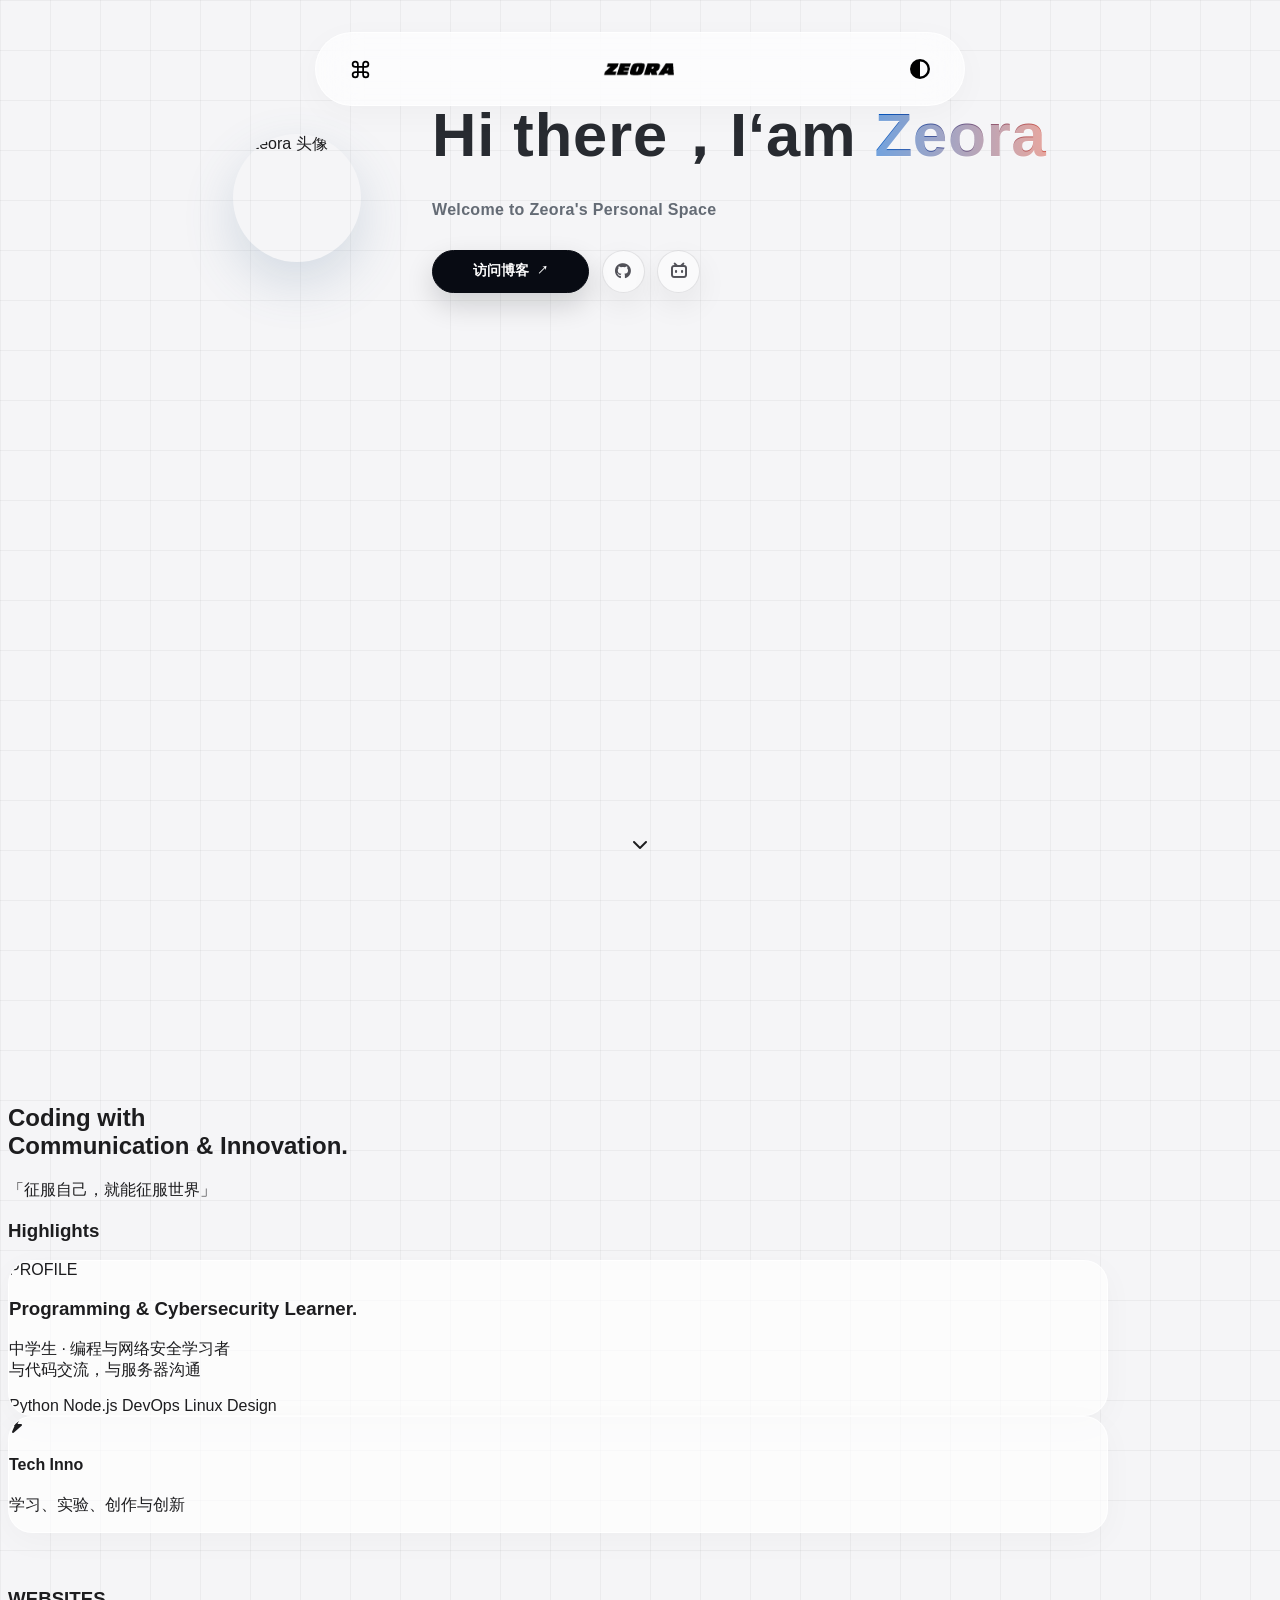
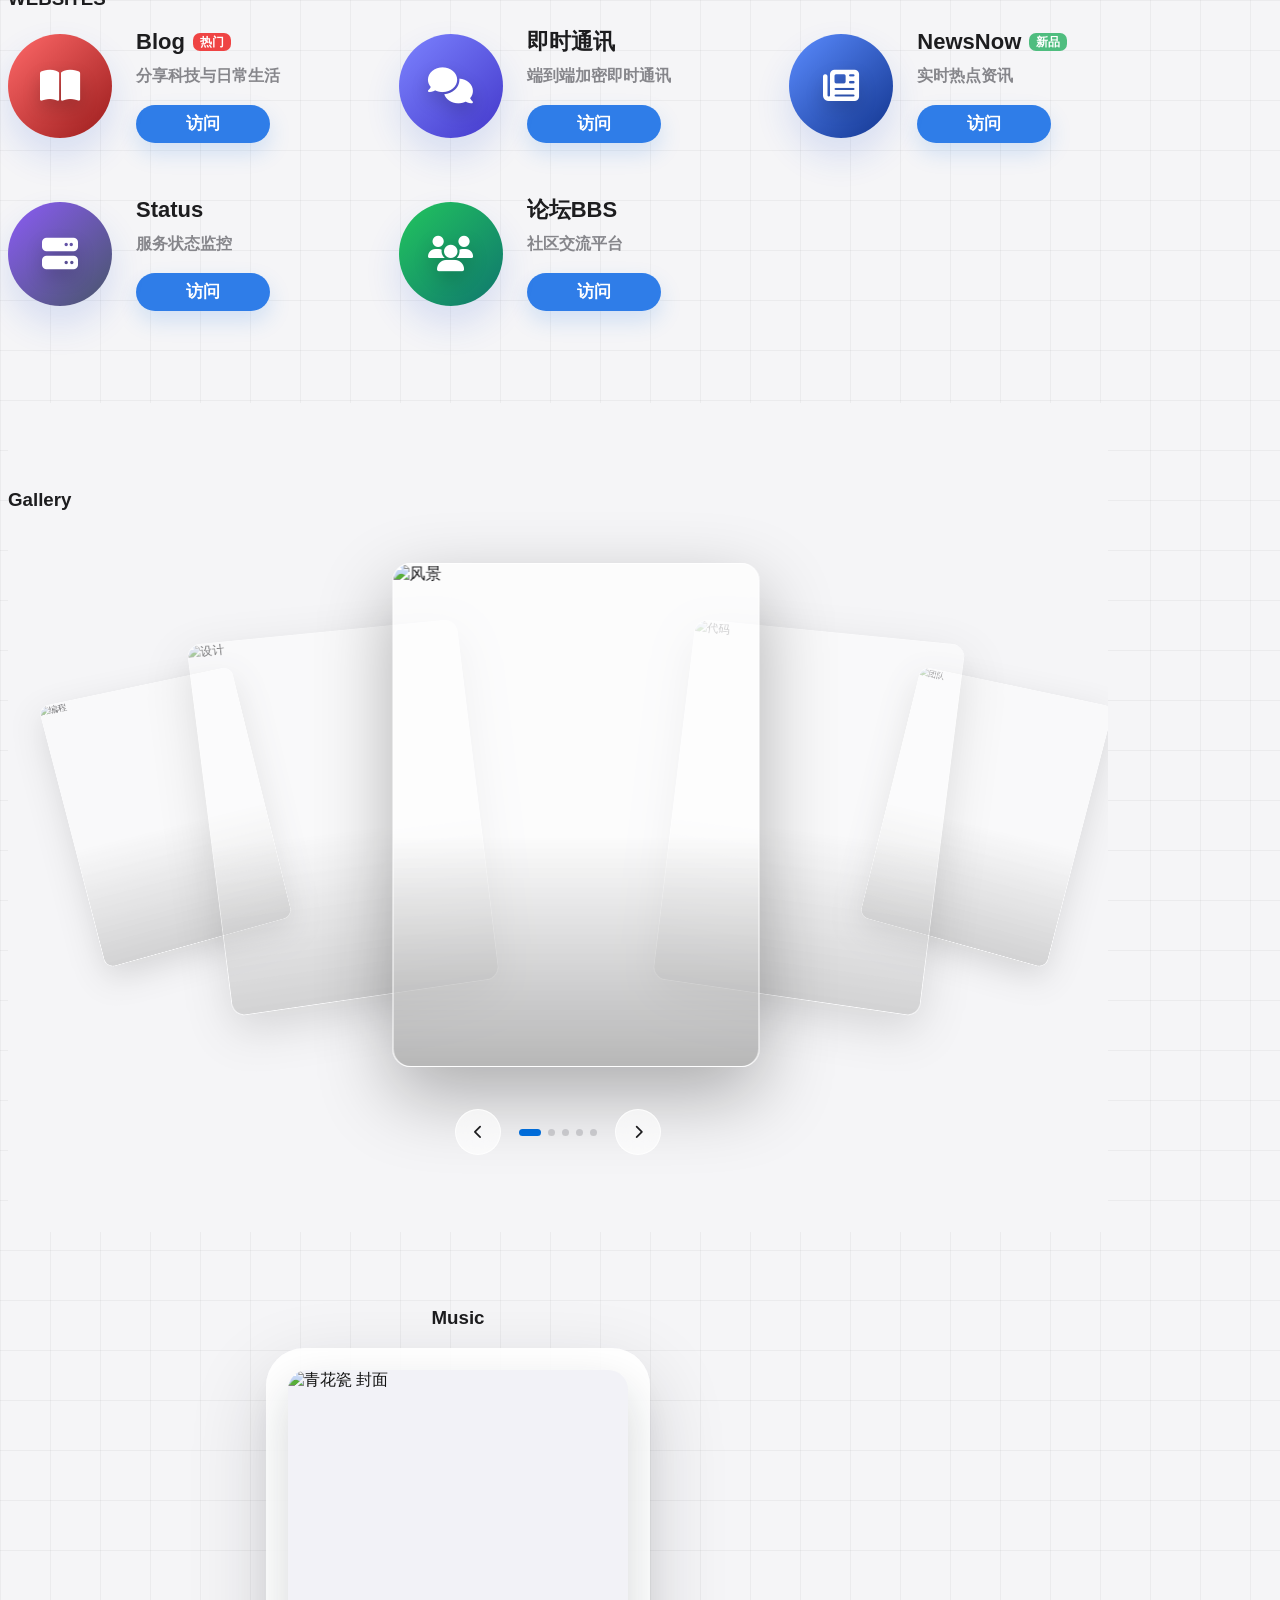
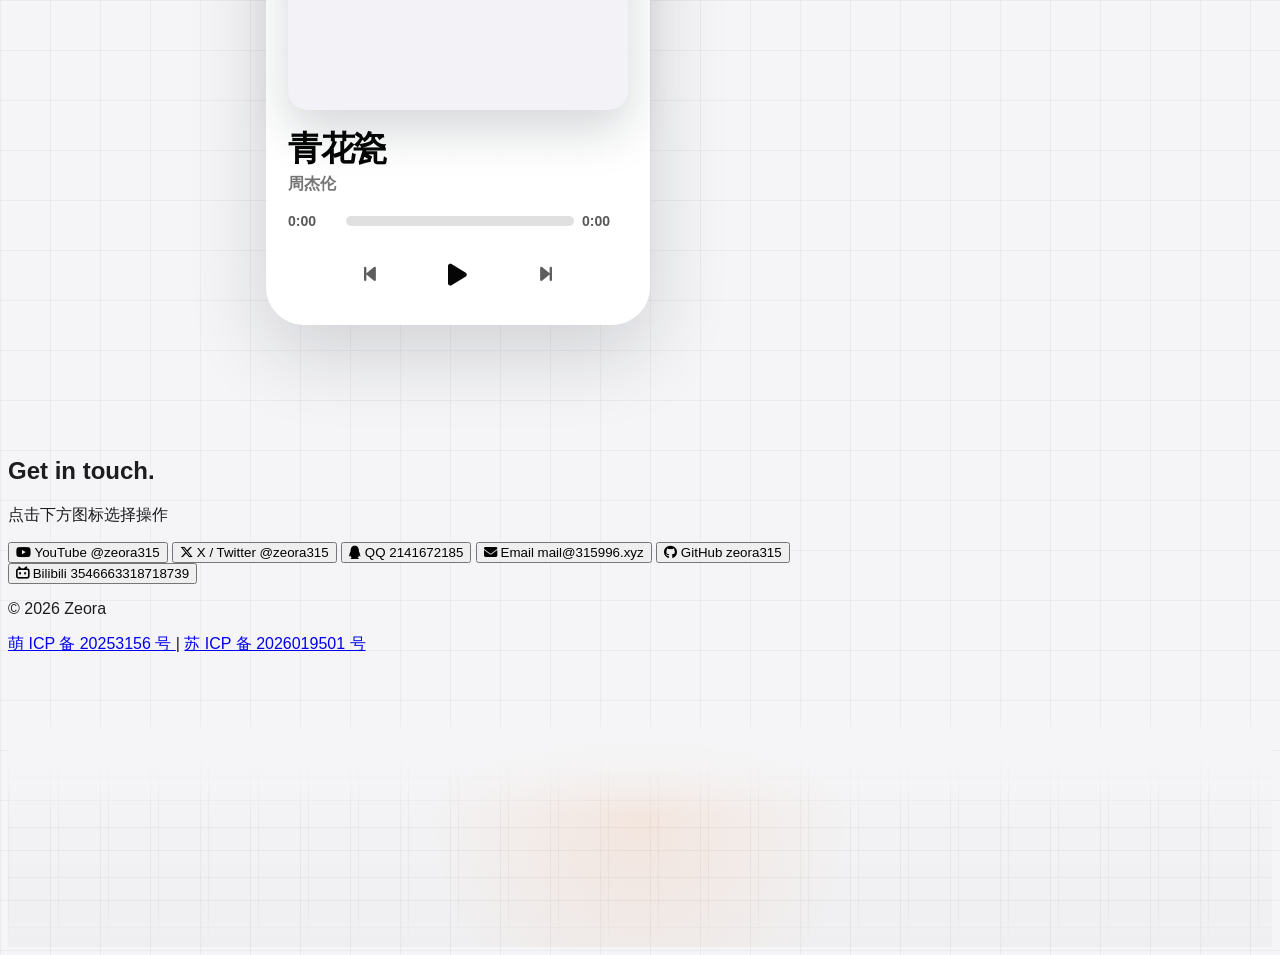
==== index.html @ 4e359bd1 "Polish homepage gallery and footer effects" ====
<!DOCTYPE html>
<html lang="zh-CN">
<head>
    <meta charset="UTF-8">
    <meta name="viewport" content="width=device-width, initial-scale=1.0">
    <title>Zeora | Pro Space</title>
    
    <link href="https://cdn.bootcdn.net/ajax/libs/twitter-bootstrap/5.3.3/css/bootstrap-grid.min.css" rel="stylesheet">
    <link href="https://cdn.bootcdn.net/ajax/libs/font-awesome/6.5.1/css/all.min.css" rel="stylesheet">
    <link href="https://cdn.bootcdn.net/ajax/libs/tailwindcss/2.2.19/tailwind.min.css" rel="stylesheet">
    <link rel="stylesheet" href="style.css?v=17">
</head>
<body class="antialiased">

    <div id="toast"><i class="fa-solid fa-circle-check text-green-400"></i> <span id="toast-msg">Copied successfully</span></div>

    <!-- 导航栏 -->
    <nav class="navbar">
        <div class="navbar-container">
            <!-- 左侧：页面菜单 -->
            <button class="navbar-item nav-menu-toggle" id="nav-menu-toggle" type="button" aria-label="打开菜单" aria-expanded="false">
                <img src="img/MdiAppleKeyboardCommand-dark.svg" alt="" class="nav-command-icon nav-command-icon-dark">
                <img src="img/MdiAppleKeyboardCommand-light.svg" alt="" class="nav-command-icon nav-command-icon-light">
            </button>

            <div class="nav-section-menu" id="nav-section-menu" aria-hidden="true">
                <button type="button" data-target="websites"><i class="fa-solid fa-globe"></i><span>网站</span></button>
                <button type="button" data-target="gallery"><i class="fa-solid fa-images"></i><span>相册</span></button>
                <button type="button" data-target="music"><i class="fa-solid fa-music"></i><span>音乐</span></button>
                <button type="button" data-target="social"><i class="fa-solid fa-address-card"></i><span>社交</span></button>
            </div>
            
            <!-- 中间：品牌logo -->
            <a href="" class="navbar-logo" onclick="scrollToTop()">
                <img src="img/zeora-logo-light.png" alt="Zeora" class="logo-light">
                <img src="img/zeora-logo-dark.png" alt="Zeora" class="logo-dark">
                <span id="nav-music-lyrics" class="nav-music-lyrics">歌词加载中...</span>
                <button id="nav-music-toggle" class="nav-music-toggle" type="button" aria-label="暂停播放">
                    <i class="fa-solid fa-pause"></i>
                </button>
            </a>
            
            <!-- 右侧：主题切换 -->
            <button class="navbar-item theme-toggle" id="theme-toggle" aria-label="切换主题">
                <img src="img/theme-toggle-icon.svg" alt="切换主题" class="theme-icon-svg">
            </button>
        </div>
    </nav>

    <div id="contact-modal" class="modal-overlay" onclick="closeModal(event)">
        <div class="ios-action-sheet" onclick="event.stopPropagation()">
            <div id="modal-icon" class="mb-4 text-4xl text-gray-800"></div>
            <h3 id="modal-title" class="text-xl font-bold mb-1 text-black">Contact</h3>
            <p id="modal-value" class="text-gray-500 text-sm mb-6 break-all">ID / Link</p>
            
            <div class="space-y-3">
                <button id="btn-copy" class="action-btn btn-secondary" onclick="handleCopy()">
                    <i class="fa-regular fa-copy mr-2"></i> 复制 ID / 账号
                </button>
                <button id="btn-go" class="action-btn btn-primary" onclick="handleGo()">
                    <i class="fa-solid fa-arrow-up-right-from-square mr-2"></i> 前往链接
                </button>
                <button class="text-gray-400 text-sm mt-4 hover:text-gray-600 transition-colors" onclick="closeModalDirect()">取消</button>
            </div>
        </div>
    </div>

    <section class="hero-profile-section h-screen w-full flex flex-col justify-center relative">
        <div class="hero-profile-container z-10 reveal-up">
            <div class="hero-profile-content">
                <img class="hero-avatar" src="https://img.315996.xyz/blog-logo/1770705763501.webp" alt="Zeora 头像">
                <div class="hero-profile-copy">
                    <h1 id="hero-text" class="hero-profile-title" data-static="true">
                        Hi there，I‘am <span class="hero-gradient-name">Zeora</span>
                    </h1>
                    <p id="hero-subtitle" class="hero-profile-subtitle">
                        Loading...
                    </p>
                    <div class="hero-social-links" aria-label="常用入口">
                        <a href="https://blog.zeora.top" target="_blank" rel="noopener noreferrer" class="hero-link-item hero-link-primary">
                            <span>访问博客</span>
                            <span class="hero-link-arrow" aria-hidden="true">↗</span>
                        </a>
                        <a href="https://github.com/zeora315" target="_blank" rel="noopener noreferrer" class="hero-link-item hero-link-icon" aria-label="GitHub">
                            <i class="fa-brands fa-github"></i>
                        </a>
                        <a href="https://space.bilibili.com/3546663318718739" target="_blank" rel="noopener noreferrer" class="hero-link-item hero-link-icon" aria-label="哔哩哔哩">
                            <i class="fa-brands fa-bilibili"></i>
                        </a>
                    </div>
                </div>
            </div>
        </div>

        <div class="hero-scroll-indicator cursor-pointer opacity-40 hover:opacity-100 transition-opacity" onclick="scrollToId('philosophy')">
            <i class="fa-solid fa-chevron-down text-2xl"></i>
        </div>
    </section>

    <div class="container mx-auto px-4 pb-32" style="max-width: 1100px;">

        <div id="philosophy" class="row justify-content-center py-24 md:py-32">
            <div class="col-12 col-md-10 col-lg-8 text-center reveal-up">
                <h2 class="text-3xl md:text-5xl font-semibold leading-tight text-black mb-8">
                    Coding with <br><span class="text-transparent bg-clip-text bg-gradient-to-r from-blue-500 to-purple-600">Communication & Innovation.</span>
                </h2>
                <p class="text-lg text-gray-500 font-light leading-relaxed">
                    「征服自己，就能征服世界」
                </p>
            </div>
        </div>

        <div class="mb-32">
            <div class="row g-4">
                <div class="col-12 mb-2 reveal-up"><h3 class="text-xs font-bold text-gray-400 uppercase tracking-widest pl-2">Highlights</h3></div>

                <div class="col-12 col-md-8 reveal-up">
                    <div class="bento-card p-8 md:p-10 flex flex-col justify-between">
                        <div>
                            <span class="inline-block px-3 py-1 bg-black text-white text-xs font-bold rounded-full mb-4">PROFILE</span>
                            <h3 class="text-3xl font-bold mb-4 text-black">Programming & Cybersecurity Learner.</h3>
                            <p class="text-gray-500 leading-relaxed">中学生 · 编程与网络安全学习者<br>与代码交流，与服务器沟通</p>
                        </div>
                        <div class="mt-8 flex gap-3">
                            <span class="px-3 py-1 bg-gray-100 rounded-lg text-xs text-gray-600 font-mono">Python</span>
                            <span class="px-3 py-1 bg-gray-100 rounded-lg text-xs text-gray-600 font-mono">Node.js</span>
                            <span class="px-3 py-1 bg-gray-100 rounded-lg text-xs text-gray-600 font-mono">DevOps</span>
                            <span class="px-3 py-1 bg-gray-100 rounded-lg text-xs text-gray-600 font-mono">Linux</span>
                            <span class="px-3 py-1 bg-gray-100 rounded-lg text-xs text-gray-600 font-mono">Design</span>
                        </div>
                    </div>
                </div>

                <div class="col-12 col-md-4 reveal-up" style="transition-delay: 100ms;">
                    <div class="bento-card p-8">
                        <div class="h-full flex flex-col justify-between">
                            <i class="fa-solid fa-bolt text-4xl text-blue-500 opacity-90"></i>
                            <div>
                                <h4 class="text-2xl font-bold mb-1 text-black">Tech Inno</h4>
                                <p class="text-gray-500 text-sm">学习、实验、创作与创新</p>
                            </div>
                        </div>
                    </div>
                </div>

                
                
            </div>
        </div>

        <!-- 服务入口区域 -->
        <section id="websites" class="services-section reveal-up" aria-labelledby="services-title">
            <div class="container mx-auto px-4" style="max-width: 1100px;">
                <h3 id="services-title" class="text-xs font-bold text-gray-400 uppercase tracking-widest text-center mb-10">
                    WEBSITES
                </h3>

                <div class="services-grid">
                    <article class="service-item">
                        <div class="service-icon service-icon-blog">
                            <i class="fa-solid fa-book-open"></i>
                        </div>
                        <div class="service-content">
                            <div class="service-title-row">
                                <h4>Blog</h4>
                                <span class="service-badge hot">热门</span>
                            </div>
                            <p>分享科技与日常生活</p>
                            <a href="https://blog.zeora.top" class="service-link" target="_blank" rel="noopener noreferrer">访问</a>
                        </div>
                    </article>

                    <article class="service-item">
                        <div class="service-icon service-icon-chat">
                            <i class="fa-solid fa-comments"></i>
                        </div>
                        <div class="service-content">
                            <div class="service-title-row">
                                <h4>即时通讯</h4>
                            </div>
                            <p>端到端加密即时通讯</p>
                            <a href="https://chat.315996.xyz/" class="service-link" target="_blank" rel="noopener noreferrer">访问</a>
                        </div>
                    </article>

                    <article class="service-item">
                        <div class="service-icon service-icon-news">
                            <i class="fa-solid fa-newspaper"></i>
                        </div>
                        <div class="service-content">
                            <div class="service-title-row">
                                <h4>NewsNow</h4>
                                <span class="service-badge new">新品</span>
                            </div>
                            <p>实时热点资讯</p>
                            <a href="https://news.zeora.top/" class="service-link" target="_blank" rel="noopener noreferrer">访问</a>
                        </div>
                    </article>

                    <article class="service-item">
                        <div class="service-icon service-icon-status">
                            <i class="fa-solid fa-server"></i>
                        </div>
                        <div class="service-content">
                            <div class="service-title-row">
                                <h4>Status</h4>
                            </div>
                            <p>服务状态监控</p>
                            <a href="https://status.zeora.top/" class="service-link" target="_blank" rel="noopener noreferrer">访问</a>
                        </div>
                    </article>

                    <article class="service-item">
                        <div class="service-icon service-icon-bbs">
                            <i class="fa-solid fa-users"></i>
                        </div>
                        <div class="service-content">
                            <div class="service-title-row">
                                <h4>论坛BBS</h4>
                            </div>
                            <p>社区交流平台</p>
                            <a href="https://z-bbs.page.gd/" class="service-link" target="_blank" rel="noopener noreferrer">访问</a>
                        </div>
                    </article>
                </div>
            </div>
        </section>


        <!-- 图片轮播区域 -->
        <div id="gallery" class="carousel-section py-20 reveal-up">
            <div class="container mx-auto px-4 mb-8" style="max-width: 1100px;">
                <h3 class="text-xs font-bold text-gray-400 uppercase tracking-widest text-center">
                    Gallery
                </h3>
            </div>
            <div class="coverflow-gallery" aria-roledescription="carousel" aria-label="Zeora 相册" tabindex="0">
                <div class="coverflow-stage">
                    <figure class="coverflow-card" data-title="风景">
                        <img src="https://images.unsplash.com/photo-1506905925346-21bda4d32df4?w=900&h=1200&fit=crop" alt="风景" draggable="false" />
                    </figure>
                    <figure class="coverflow-card" data-title="代码">
                        <img src="https://images.unsplash.com/photo-1498050108023-c5249f4df085?w=900&h=1200&fit=crop" alt="代码" draggable="false" />
                    </figure>
                    <figure class="coverflow-card" data-title="团队">
                        <img src="https://images.unsplash.com/photo-1519389950473-47ba0277781c?w=900&h=1200&fit=crop" alt="团队" draggable="false" />
                    </figure>
                    <figure class="coverflow-card" data-title="编程">
                        <img src="https://images.unsplash.com/photo-1461749280684-dccba630e2f6?w=900&h=1200&fit=crop" alt="编程" draggable="false" />
                    </figure>
                    <figure class="coverflow-card" data-title="设计">
                        <img src="https://images.unsplash.com/photo-1517245386807-bb43f82c33c4?w=900&h=1200&fit=crop" alt="设计" draggable="false" />
                    </figure>
                </div>
            </div>
            <div class="carousel-controls" aria-label="相册控制">
                <button class="carousel-btn carousel-btn-prev" type="button" aria-label="上一张">
                    <i class="fa-solid fa-chevron-left"></i>
                </button>
                <div class="coverflow-dots" role="tablist" aria-label="选择相册图片"></div>
                <button class="carousel-btn carousel-btn-next" type="button" aria-label="下一张">
                    <i class="fa-solid fa-chevron-right"></i>
                </button>
            </div>
        </div>

        <!-- 音乐播放器 -->
        <section id="music" class="music-section reveal-up" aria-labelledby="music-title">
            <div class="container mx-auto px-4" style="max-width: 900px;">
                <h3 id="music-title" class="text-xs font-bold text-gray-400 uppercase tracking-widest text-center mb-8">
                    Music
                </h3>

                <div class="music-card">
                    <div class="music-cover">
                        <img id="music-cover-img" src="https://y.qq.com/music/photo_new/T002R300x300M000002eFUFm2XYZ7z_2.jpg?max_age=2592000" alt="音乐封面">
                    </div>

                    <div class="music-meta">
                        <h4 id="music-song-title">青花瓷</h4>
                        <p id="music-song-artist">周杰伦</p>
                    </div>

                    <div class="music-progress-wrap">
                        <span id="music-current-time">0:00</span>
                        <input id="music-progress" class="music-progress" type="range" min="0" max="100" value="0" aria-label="音乐播放进度">
                        <span id="music-duration">0:00</span>
                    </div>

                    <div class="music-controls">
                        <button id="music-prev" class="music-btn music-btn-ghost" aria-label="上一首">
                            <i class="fa-solid fa-backward-step"></i>
                        </button>
                        <button id="music-play" class="music-btn music-btn-primary" aria-label="播放或暂停">
                            <i class="fa-solid fa-play"></i>
                        </button>
                        <button id="music-next" class="music-btn music-btn-ghost" aria-label="下一首">
                            <i class="fa-solid fa-forward-step"></i>
                        </button>
                    </div>

                    <audio id="music-audio" preload="metadata"></audio>
                </div>
            </div>
        </section>


    </div>

    <footer id="social" class="bg-white border-t border-gray-100 py-24">
        <div class="container mx-auto px-4" style="max-width: 900px;">
            <div class="reveal-up text-center">
                <h2 class="text-4xl font-bold mb-2 tracking-tight text-black">Get in touch.</h2>
                <p class="text-gray-500 mb-12">点击下方图标选择操作</p>

                <div class="grid grid-cols-2 md:grid-cols-3 gap-4">
                    
                    <button onclick="openModal('youtube', '@zeora315', 'https://youtube.com/@zeora315', 'fa-brands fa-youtube', '#FF0000')" 
                        class="group p-6 rounded-2xl bg-gray-50 hover:bg-gray-100 transition-all flex flex-col items-center justify-center border border-transparent hover:border-gray-200">
                        <i class="fa-brands fa-youtube text-3xl text-gray-400 group-hover:text-[#FF0000] mb-3 transition-colors"></i>
                        <span class="font-bold text-gray-700">YouTube</span>
                        <span class="text-xs text-gray-400 mt-1">@zeora315</span>
                    </button>

                    <button onclick="openModal('twitter', '@zeora315', 'https://twitter.com/zeora315', 'fa-brands fa-x-twitter', '#000000')" 
                        class="group p-6 rounded-2xl bg-gray-50 hover:bg-gray-100 transition-all flex flex-col items-center justify-center border border-transparent hover:border-gray-200">
                        <i class="fa-brands fa-x-twitter text-3xl text-gray-400 group-hover:text-black mb-3 transition-colors"></i>
                        <span class="font-bold text-gray-700">X / Twitter</span>
                        <span class="text-xs text-gray-400 mt-1">@zeora315</span>
                    </button>

                    <button onclick="openModal('qq', '2141672185', null, 'fa-brands fa-qq', '#12B7F5')" 
                        class="group p-6 rounded-2xl bg-gray-50 hover:bg-gray-100 transition-all flex flex-col items-center justify-center border border-transparent hover:border-gray-200">
                        <i class="fa-brands fa-qq text-3xl text-gray-400 group-hover:text-[#12B7F5] mb-3 transition-colors"></i>
                        <span class="font-bold text-gray-700">QQ</span>
                        <span class="text-xs text-gray-400 mt-1">2141672185</span>
                    </button>

                    <button onclick="openModal('email', 'mail@315996.xyz', 'mailto:mail@315996.xyz', 'fa-solid fa-envelope', '#555')" 
                        class="group p-6 rounded-2xl bg-gray-50 hover:bg-gray-100 transition-all flex flex-col items-center justify-center border border-transparent hover:border-gray-200">
                        <i class="fa-solid fa-envelope text-3xl text-gray-400 group-hover:text-gray-600 mb-3 transition-colors"></i>
                        <span class="font-bold text-gray-700">Email</span>
                        <span class="text-xs text-gray-400 mt-1 text-nowrap overflow-hidden w-full text-ellipsis">mail@315996.xyz</span>
                    </button>

                    <button onclick="openModal('github', 'zeora315', 'https://github.com/zeora315', 'fa-brands fa-github', '#181717')" 
                        class="group p-6 rounded-2xl bg-gray-50 hover:bg-gray-100 transition-all flex flex-col items-center justify-center border border-transparent hover:border-gray-200">
                        <i class="fa-brands fa-github text-3xl text-gray-400 group-hover:text-[#181717] mb-3 transition-colors"></i>
                        <span class="font-bold text-gray-700">GitHub</span>
                        <span class="text-xs text-gray-400 mt-1">zeora315</span>
                    </button>

                    <button onclick="openModal('bilibili', '3546663318718739', 'https://space.bilibili.com/3546663318718739', 'fa-brands fa-bilibili', '#fb7299')" 
                        class="group p-6 rounded-2xl bg-gray-50 hover:bg-gray-100 transition-all flex flex-col items-center justify-center border border-transparent hover:border-gray-200">
                        <i class="fa-brands fa-bilibili text-3xl text-gray-400 group-hover:text-[#fb7299] mb-3 transition-colors"></i>
                        <span class="font-bold text-gray-700">Bilibili</span>
                        <span class="text-xs text-gray-400 mt-1">3546663318718739</span>
                    </button>
                    
                </div>
                
                <div class="mt-20 pt-8 border-t border-gray-200">
                    <div class="flex flex-col items-center justify-center space-y-3">
                        <p class="text-sm text-gray-600 font-medium">&copy; 2026 Zeora</p>
                        <div class="flex flex-wrap items-center justify-center gap-4 text-xs text-gray-400">
                            <a href="https://icp.gov.moe/?keyword=20253156" target="_blank" rel="noopener noreferrer" class="hover:text-gray-600 transition-colors">
                                萌 ICP 备 20253156 号
                            </a>
                            <span class="text-gray-300">|</span>
                            <a href="https://beian.miit.gov.cn/" target="_blank" rel="noopener noreferrer" class="hover:text-gray-600 transition-colors">
                                苏 ICP 备 2026019501 号
                            </a>
                        </div>
                    </div>
                </div>
            </div>
        </div>
        <div class="footer-pixel-drift" data-pixel-text="ZEORA" aria-label="ZEORA pixel drift">
            <canvas class="footer-pixel-canvas"></canvas>
        </div>
    </footer>

    <script src="script.js?v=8"></script>

    <!-- 加载动画 -->
    <div id="loading-animation" class="fixed inset-0 bg-white z-50 flex items-center justify-center transition-opacity duration-500">
        <div class="loader">
            <svg width="100" height="100" viewBox="0 0 100 100">
                <defs>
                    <mask id="clipping">
                        <polygon points="0,0 100,0 100,100 0,100" fill="black"></polygon>
                        <polygon points="25,25 75,25 50,75" fill="white"></polygon>
                        <polygon points="50,25 75,75 25,75" fill="white"></polygon>
                        <polygon points="35,35 65,35 50,65" fill="white"></polygon>
                        <polygon points="35,35 65,35 50,65" fill="white"></polygon>
                        <polygon points="35,35 65,35 50,65" fill="white"></polygon>
                        <polygon points="35,35 65,35 50,65" fill="white"></polygon>
                    </mask>
                </defs>
            </svg>
            <div class="box"></div>
        </div>
    </div>
</body>
</html>
---- style.css ----
/* =========================================
   Custom Design System (Apple Geek Style)
========================================= */

/* 浅色模式变量 */
:root {
    --bg-color: #f5f5f7;
    --grid-color: rgba(0, 0, 0, 0.04);
    --text-primary: #1d1d1f;
    --text-secondary: #86868b;
    --accent-blue: #0071e3;
    --card-bg: rgba(255, 255, 255, 0.65);
    --card-border: rgba(255, 255, 255, 0.8);
    --card-shadow: rgba(0, 0, 0, 0.03);
    --card-hover-bg: rgba(255, 255, 255, 0.85);
    --card-hover-shadow: rgba(0, 0, 0, 0.06);
    --modal-bg: rgba(255, 255, 255, 0.9);
    --modal-overlay: rgba(0, 0, 0, 0.3);
    --btn-secondary-bg: #f2f2f7;
    --btn-secondary-hover: #e5e5ea;
    --tag-bg: #f3f4f6;
    --tag-text: #4b5563;
    --footer-border: #f3f4f6;
    --timeline-line: #e5e7eb;
    --timeline-dot: #d1d5db;
    --icon-filter: invert(0%);
    --music-theme: #A4C9CC;
    --music-theme-soft: rgba(164, 201, 204, 0.35);
    --music-theme-strong: rgba(164, 201, 204, 0.92);
    --hero-gradient-blue: #0057c2;
    --hero-gradient-warm: #e85f45;
}

/* 深色模式变量 */
[data-theme="dark"] {
    --bg-color: #0d0d0f;
    --grid-color: rgba(255, 255, 255, 0.03);
    --text-primary: #f5f5f7;
    --text-secondary: #a1a1a6;
    --accent-blue: #0a84ff;
    --card-bg: rgba(30, 30, 32, 0.65);
    --card-border: rgba(255, 255, 255, 0.1);
    --card-shadow: rgba(0, 0, 0, 0.3);
    --card-hover-bg: rgba(40, 40, 42, 0.85);
    --card-hover-shadow: rgba(0, 0, 0, 0.5);
    --modal-bg: rgba(44, 44, 46, 0.95);
    --modal-overlay: rgba(0, 0, 0, 0.6);
    --btn-secondary-bg: #3a3a3c;
    --btn-secondary-hover: #48484a;
    --tag-bg: #2c2c2e;
    --tag-text: #a1a1a6;
    --footer-border: #2c2c2e;
    --timeline-line: #3a3a3c;
    --timeline-dot: #48484a;
    --icon-filter: invert(100%);
    --music-theme: #A4C9CC;
    --music-theme-soft: rgba(164, 201, 204, 0.32);
    --music-theme-strong: rgba(164, 201, 204, 0.9);
    --hero-gradient-blue: #4da3fd;
    --hero-gradient-warm: #ffe2d2;
}

body {
    background-color: var(--bg-color);
    background-image: 
        linear-gradient(var(--grid-color) 1px, transparent 1px),
        linear-gradient(90deg, var(--grid-color) 1px, transparent 1px);
    background-size: 50px 50px; /* 更大的网格，更大气 */
    color: var(--text-primary);
    font-family: "SF Pro Display", "SF Pro Text", -apple-system, BlinkMacSystemFont, "Segoe UI", Roboto, sans-serif;
    -webkit-font-smoothing: antialiased;
    overflow-x: hidden;
}

/* 隐藏滚动条但保留功能 */
::-webkit-scrollbar { width: 0px; }

/* === 动画系统 (优化版：更加柔和) === */
.reveal-up {
    opacity: 0;
    /* 减少位移距离，从40px改为30px，减少僵硬感 */
    transform: translateY(30px) scale(0.98); 
    /* 使用更平滑的缓动曲线 */
    transition: all 1.0s cubic-bezier(0.2, 0.8, 0.2, 1);
    filter: blur(8px); /* 初始带一点模糊，实现更梦幻的淡入 */
}
.reveal-up.active {
    opacity: 1;
    transform: translateY(0) scale(1);
    filter: blur(0);
}

/* 英雄区个人信息 */
.hero-profile-section {
    min-height: 100vh;
    padding: 96px 24px 80px;
    overflow: hidden;
    align-items: center;
}

.hero-profile-container {
    width: fit-content;
    max-width: 100%;
    margin: 0 auto;
}

.hero-profile-content {
    display: grid;
    grid-template-columns: 150px minmax(0, 1fr);
    gap: clamp(30px, 3.8vw, 56px);
    align-items: center;
}

.hero-avatar {
    width: clamp(118px, 10vw, 150px);
    aspect-ratio: 1;
    border-radius: 50%;
    object-fit: cover;
    box-shadow: 0 20px 52px rgba(74, 111, 143, 0.2);
    transition: transform 0.8s cubic-bezier(0.2, 0.8, 0.2, 1), box-shadow 0.3s ease;
}

.hero-avatar:hover {
    transform: rotate(360deg);
    box-shadow: 0 24px 60px rgba(74, 111, 143, 0.28);
}

.hero-profile-title {
    margin: 0 0 30px;
    color: #282b31;
    font-size: clamp(42px, 4.8vw, 86px);
    font-weight: 800;
    letter-spacing: 0.015em;
    line-height: 1.02;
    text-shadow: 0 1px 0 rgba(255, 255, 255, 0.45);
    transition: all 0.6s cubic-bezier(0.34, 1.56, 0.64, 1);
    opacity: 0;
    transform: translateY(28px) scale(0.96);
    filter: blur(10px);
}

.hero-gradient-name {
    display: inline-block;
    color: transparent;
    background: linear-gradient(90deg, var(--hero-gradient-blue), var(--hero-gradient-warm), var(--hero-gradient-blue));
    background-size: 220% 100%;
    -webkit-background-clip: text;
    background-clip: text;
    animation: heroNameGradient 3.2s ease-in-out infinite;
}

.hero-profile-subtitle {
    max-width: 700px;
    color: rgba(31, 41, 55, 0.68);
    font-size: clamp(16px, 1.12vw, 20px);
    font-weight: 800;
    line-height: 1.65;
    letter-spacing: 0.02em;
    opacity: 0;
    transform: translateY(22px);
    filter: blur(8px);
}

.hero-social-links {
    display: flex;
    align-items: center;
    gap: clamp(8px, 1vw, 15px);
    margin-top: clamp(22px, 2.1vw, 28px);
    flex-wrap: wrap;
}

.hero-link-item {
    display: inline-flex;
    align-items: center;
    justify-content: center;
    color: #515158;
    text-decoration: none;
    border: 1px solid rgba(28, 31, 38, 0.11);
    background: rgba(255, 255, 255, 0.46);
    box-shadow: 0 12px 32px rgba(25, 28, 35, 0.07);
    backdrop-filter: blur(12px) saturate(160%);
    -webkit-backdrop-filter: blur(12px) saturate(160%);
    transition: transform 0.26s ease, box-shadow 0.26s ease, color 0.26s ease, background 0.26s ease, border-color 0.26s ease;
    opacity: 0;
    transform: translateY(16px);
    filter: blur(6px);
}

.hero-link-primary {
    min-width: clamp(108px, 9.2vw, 144px);
    height: clamp(38px, 3.2vw, 44px);
    gap: clamp(6px, 0.65vw, 9px);
    padding: 0 clamp(14px, 1.45vw, 20px);
    border-color: #080b13;
    border-radius: 999px;
    background: #080b13;
    color: #ffffff;
    font-size: clamp(14px, 1vw, 16px);
    font-weight: 900;
    letter-spacing: 0;
    box-shadow: 0 12px 28px rgba(8, 11, 19, 0.16);
}

.hero-link-icon {
    width: clamp(38px, 3.2vw, 44px);
    height: clamp(38px, 3.2vw, 44px);
    border-radius: 50%;
    font-size: clamp(16px, 1.12vw, 18px);
}

.hero-link-primary:hover {
    color: #ffffff;
    background: #111827;
    transform: translateY(-2px);
    box-shadow: 0 18px 40px rgba(8, 11, 19, 0.24);
}

.hero-link-icon:hover {
    color: #080b13;
    border-color: rgba(8, 11, 19, 0.18);
    background: rgba(255, 255, 255, 0.82);
    transform: translateY(-2px);
    box-shadow: 0 12px 30px rgba(25, 28, 35, 0.11);
}

.hero-link-item i {
    line-height: 1;
}

.hero-link-arrow {
    display: inline-flex;
    align-items: center;
    justify-content: center;
    margin-top: -0.18em;
    font-size: 0.82em;
    font-weight: 900;
    line-height: 1;
}

body.hero-ready .hero-link-item {
    animation: heroLinkEnter 0.7s cubic-bezier(0.2, 0.8, 0.2, 1) 0.3s forwards;
}

body.hero-ready .hero-link-item:nth-child(2) {
    animation-delay: 0.4s;
}

body.hero-ready .hero-link-item:nth-child(3) {
    animation-delay: 0.5s;
}

@keyframes heroLinkEnter {
    from {
        opacity: 0;
        transform: translateY(16px);
        filter: blur(6px);
    }
    to {
        opacity: 1;
        transform: translateY(0);
        filter: blur(0);
    }
}

body.hero-ready .hero-profile-title {
    animation: heroTitleEnter 0.95s cubic-bezier(0.2, 0.8, 0.2, 1) forwards;
}

body.hero-ready .hero-profile-subtitle {
    animation: heroSubtitleEnter 0.9s cubic-bezier(0.2, 0.8, 0.2, 1) 0.18s forwards;
}






@keyframes heroTitleEnter {
    to {
        opacity: 1;
        transform: translateY(0) scale(1);
        filter: blur(0);
    }
}

@keyframes heroSubtitleEnter {
    to {
        opacity: 1;
        transform: translateY(0);
        filter: blur(0);
    }
}

@keyframes heroNameGradient {
    0% { background-position: 0% 50%; }
    50% { background-position: 100% 50%; }
    100% { background-position: 0% 50%; }
}

.hero-scroll-indicator {
    position: absolute;
    left: 0;
    right: 0;
    bottom: 48px;
    display: flex;
    justify-content: center;
    animation: heroArrowBounce 1s infinite;
}

@keyframes heroArrowBounce {
    0%, 100% {
        transform: translateY(-25%);
        animation-timing-function: cubic-bezier(0.8, 0, 1, 1);
    }
    50% {
        transform: translateY(0);
        animation-timing-function: cubic-bezier(0, 0, 0.2, 1);
    }
}

[data-theme="dark"] .hero-profile-title {
    color: var(--text-primary);
}

[data-theme="dark"] .hero-profile-subtitle {
    color: rgba(245, 245, 247, 0.62);
}

[data-theme="dark"] .hero-link-item {
    color: rgba(245, 245, 247, 0.74);
    border-color: rgba(255, 255, 255, 0.12);
    background: rgba(24, 24, 27, 0.66);
    box-shadow: 0 14px 36px rgba(0, 0, 0, 0.28);
}

[data-theme="dark"] .hero-link-primary {
    color: #0b0d12;
    border-color: #f5f5f7;
    background: #f5f5f7;
    box-shadow: 0 22px 52px rgba(0, 0, 0, 0.38);
}

[data-theme="dark"] .hero-link-primary:hover {
    color: #0b0d12;
    background: #ffffff;
}

[data-theme="dark"] .hero-link-icon:hover {
    color: #ffffff;
    border-color: rgba(255, 255, 255, 0.2);
    background: rgba(44, 44, 48, 0.9);
}








@media (max-width: 768px) {
    .hero-profile-section {
        padding: 112px 22px 72px;
        justify-content: center;
    }

    .hero-profile-content {
        grid-template-columns: 1fr;
        gap: 28px;
        text-align: center;
        justify-items: center;
    }

    .hero-profile-title {
        margin-bottom: 22px;
        letter-spacing: 0.01em;
    }

    .hero-profile-subtitle {
        font-size: 18px;
        line-height: 1.75;
    }

    .hero-social-links {
        justify-content: center;
        gap: 6px;
        margin-top: 22px;
    }

    .hero-link-primary {
        min-width: min(34vw, 122px);
        height: 36px;
        padding: 0 12px;
        font-size: 13px;
    }

    .hero-link-icon {
        width: 36px;
        height: 36px;
        font-size: 16px;
    }





}

/* === Bento 卡片样式 (核心) === */
.bento-card {
    background: var(--card-bg);
    backdrop-filter: blur(25px) saturate(180%);
    -webkit-backdrop-filter: blur(25px) saturate(180%);
    border: 1px solid var(--card-border);
    box-shadow: 0 8px 32px var(--card-shadow);
    border-radius: 24px;
    transition: transform 0.4s cubic-bezier(0.25, 0.8, 0.25, 1), box-shadow 0.4s ease, background 0.3s ease;
    height: 100%;
    overflow: hidden;
    position: relative;
}

.bento-card:hover {
    transform: translateY(-4px) scale(1.005);
    box-shadow: 0 16px 48px var(--card-hover-shadow);
    background: var(--card-hover-bg);
    z-index: 10;
}

/* 服务入口区域 */
.services-section {
    padding: 36px 0 92px;
    scroll-margin-top: 150px;
}

.services-grid {
    display: grid;
    grid-template-columns: repeat(3, minmax(0, 1fr));
    gap: 54px 72px;
}

.service-item {
    display: grid;
    grid-template-columns: 104px minmax(0, 1fr);
    align-items: center;
    gap: 24px;
    min-width: 0;
}

.service-icon {
    width: 104px;
    height: 104px;
    display: flex;
    align-items: center;
    justify-content: center;
    border-radius: 50%;
    color: white;
    font-size: 36px;
    box-shadow: 0 18px 36px rgba(29, 78, 216, 0.14);
    position: relative;
    overflow: hidden;
}

.service-icon i {
    position: relative;
    z-index: 1;
    text-shadow: 0 8px 18px rgba(0, 0, 0, 0.18);
}

.service-icon-blog { background: linear-gradient(135deg, #ff6969, #9b1c1c); }
.service-icon-chat { background: linear-gradient(135deg, #7c83ff, #4338ca); }
.service-icon-news { background: linear-gradient(135deg, #5b8cff, #12358f); }
.service-icon-status { background: linear-gradient(135deg, #8b5cf6, #475569); }
.service-icon-bbs { background: linear-gradient(135deg, #22c55e, #0f766e); }

.service-content {
    min-width: 0;
}

.service-title-row {
    display: flex;
    align-items: center;
    gap: 8px;
    min-width: 0;
}

.service-title-row h4 {
    margin: 0;
    color: var(--text-primary);
    font-size: 22px;
    font-weight: 900;
    line-height: 1.2;
    white-space: nowrap;
}

.service-badge {
    display: inline-flex;
    align-items: center;
    justify-content: center;
    padding: 3px 7px;
    border-radius: 7px;
    color: white;
    font-size: 12px;
    font-weight: 900;
    line-height: 1;
    white-space: nowrap;
}

.service-badge.hot { background: #ef4444; }
.service-badge.new { background: #4fbd7f; }

.service-content p {
    margin: 10px 0 18px;
    color: var(--text-secondary);
    font-size: 16px;
    font-weight: 700;
    line-height: 1.35;
}

.service-link {
    display: inline-flex;
    align-items: center;
    justify-content: center;
    min-width: 86px;
    height: 38px;
    padding: 0 24px;
    border-radius: 999px;
    color: white;
    background: #2f7de8;
    font-size: 17px;
    font-weight: 900;
    text-decoration: none;
    box-shadow: 0 10px 22px rgba(47, 125, 232, 0.18);
    transition: transform 0.22s ease, box-shadow 0.22s ease, background 0.22s ease;
}

.service-link:hover {
    color: white;
    background: #1f6edb;
    transform: translateY(-2px);
    box-shadow: 0 14px 28px rgba(47, 125, 232, 0.26);
}

@media (max-width: 1024px) {
    .services-grid {
        grid-template-columns: repeat(2, minmax(0, 1fr));
        gap: 42px 44px;
    }
}

@media (max-width: 640px) {
    .services-section {
        padding: 24px 0 68px;
    }

    .services-grid {
        grid-template-columns: 1fr;
        gap: 30px;
    }

    .service-item {
        grid-template-columns: 82px minmax(0, 1fr);
        gap: 18px;
    }

    .service-icon {
        width: 82px;
        height: 82px;
        font-size: 28px;
    }

    .service-title-row h4 {
        font-size: 20px;
    }

    .service-content p {
        margin: 7px 0 13px;
        font-size: 14px;
    }

    .service-link {
        height: 34px;
        min-width: 76px;
        padding: 0 18px;
        font-size: 15px;
    }
}

/* iOS 风格 Action Sheet 模态框 */
.modal-overlay {
    position: fixed;
    top: 0; left: 0; right: 0; bottom: 0;
    background: var(--modal-overlay);
    backdrop-filter: blur(4px);
    z-index: 999;
    opacity: 0;
    pointer-events: none;
    transition: opacity 0.3s ease;
    display: flex;
    align-items: center;
    justify-content: center;
}
.modal-overlay.open { opacity: 1; pointer-events: auto; }

.ios-action-sheet {
    background: var(--modal-bg);
    backdrop-filter: blur(30px);
    width: 90%;
    max-width: 360px;
    border-radius: 20px;
    box-shadow: 0 20px 60px rgba(0,0,0,0.4);
    transform: scale(0.9) translateY(20px);
    opacity: 0;
    transition: all 0.3s cubic-bezier(0.175, 0.885, 0.32, 1.275);
    padding: 24px;
    text-align: center;
}
.modal-overlay.open .ios-action-sheet {
    transform: scale(1) translateY(0);
    opacity: 1;
}

.action-btn {
    display: block;
    width: 100%;
    padding: 14px;
    margin-top: 10px;
    border-radius: 12px;
    font-weight: 600;
    font-size: 16px;
    transition: background 0.2s;
    border: none;
    cursor: pointer;
}
.btn-primary { background: var(--accent-blue); color: white; }
.btn-secondary { background: var(--btn-secondary-bg); color: var(--text-primary); }
.btn-primary:hover { background: var(--accent-blue); filter: brightness(1.1); }
.btn-secondary:hover { background: var(--btn-secondary-hover); }

/* Toast 提示 */
#toast {
    position: fixed;
    top: 24px;
    left: 50%;
    transform: translateX(-50%) translateY(-100px);
    background: rgba(0,0,0,0.8);
    color: white;
    padding: 12px 24px;
    border-radius: 50px;
    font-size: 14px;
    box-shadow: 0 10px 30px rgba(0,0,0,0.1);
    transition: transform 0.4s cubic-bezier(0.175, 0.885, 0.32, 1.275);
    z-index: 2000;
    display: flex;
    align-items: center;
    gap: 10px;
}
#toast.show { transform: translateX(-50%) translateY(0); }

/* 主题切换按钮 - 导航栏内样式 */
.theme-toggle {
    width: 40px;
    height: 40px;
    border-radius: 50%;
    background: none;
    border: none;
    cursor: pointer;
    display: flex;
    align-items: center;
    justify-content: center;
    transition: all 0.3s cubic-bezier(0.25, 0.8, 0.25, 1);
    color: var(--text-primary);
    padding: 0;
    margin: 0;
}

.theme-toggle:hover {
    transform: scale(1.1) rotate(15deg);
    background: rgba(255, 255, 255, 0.1);
}

[data-theme="dark"] .theme-toggle:hover {
    background: rgba(255, 255, 255, 0.05);
}

.theme-toggle i {
    font-size: 18px;
    transition: transform 0.3s ease;
}

.theme-toggle:active i {
    transform: scale(0.9);
}

/* 深色模式下的特定样式调整 */
[data-theme="dark"] .text-black { color: var(--text-primary) !important; }
[data-theme="dark"] .text-gray-500 { color: var(--text-secondary) !important; }
[data-theme="dark"] .text-gray-400 { color: #8e8e93 !important; }
[data-theme="dark"] .text-gray-300 { color: #636366 !important; }
[data-theme="dark"] .text-gray-800 { color: #f5f5f7 !important; }
[data-theme="dark"] .text-gray-700 { color: #e5e5ea !important; }
[data-theme="dark"] .text-gray-600 { color: #a1a1a6 !important; }
[data-theme="dark"] .bg-gray-50 { background-color: var(--tag-bg) !important; }
[data-theme="dark"] .bg-gray-100 { background-color: var(--tag-bg) !important; }
[data-theme="dark"] .bg-gray-200 { background-color: var(--timeline-line) !important; }
[data-theme="dark"] .bg-gray-300 { background-color: var(--timeline-dot) !important; }
[data-theme="dark"] .border-gray-100 { border-color: var(--footer-border) !important; }
[data-theme="dark"] .border-gray-200 { border-color: var(--timeline-line) !important; }
[data-theme="dark"] .bg-white { background-color: var(--bg-color) !important; }
[data-theme="dark"] .bg-blue-50 { background-color: rgba(10, 132, 255, 0.15) !important; }
[data-theme="dark"] .text-blue-600 { color: var(--accent-blue) !important; }
[data-theme="dark"] footer { background-color: var(--bg-color) !important; }
[data-theme="dark"] .group:hover .bg-gray-100 { background-color: var(--btn-secondary-hover) !important; }
[data-theme="dark"] .hover\:text-gray-600:hover { color: #a1a1a6 !important; }
[data-theme="dark"] .hover\:text-black:hover { color: var(--text-primary) !important; }
[data-theme="dark"] .group:hover .text-gray-400 { color: var(--text-secondary) !important; }
[data-theme="dark"] .border-blue-500 { border-color: var(--accent-blue) !important; }

#social {
    padding-bottom: 0 !important;
    overflow: hidden;
}

.footer-pixel-drift {
    position: relative;
    width: 100%;
    height: clamp(150px, 18vw, 220px);
    margin-top: clamp(46px, 6vw, 72px);
    overflow: hidden;
    --pixel-primary: rgba(29, 29, 31, 0.86);
    --pixel-accent: #f9731a;
    --pixel-soft: rgba(29, 29, 31, 0.42);
    background:
        radial-gradient(circle at 50% 42%, rgba(249, 115, 26, 0.1), transparent 34%),
        linear-gradient(180deg, transparent 0%, rgba(0, 0, 0, 0.025) 100%);
    isolation: isolate;
}

.footer-pixel-drift::before {
    position: absolute;
    inset: 0;
    content: "";
    background-image:
        linear-gradient(var(--grid-color) 1px, transparent 1px),
        linear-gradient(90deg, var(--grid-color) 1px, transparent 1px);
    background-size: 50px 50px;
    mask-image: linear-gradient(180deg, transparent, black 18%, black 82%, transparent);
    opacity: 0.9;
    pointer-events: none;
    z-index: 0;
}

.footer-pixel-drift::after {
    position: absolute;
    top: 0;
    right: 0;
    left: 0;
    z-index: 2;
    height: clamp(54px, 7vw, 88px);
    content: "";
    background: linear-gradient(180deg, var(--bg-color) 0%, rgba(245, 245, 247, 0.82) 44%, transparent 100%);
    pointer-events: none;
}

.footer-pixel-canvas {
    position: absolute;
    inset: 0;
    z-index: 1;
    display: block;
    width: 100%;
    height: 100%;
    -webkit-mask-image: linear-gradient(180deg, transparent 0%, black 28%, black 100%);
    mask-image: linear-gradient(180deg, transparent 0%, black 28%, black 100%);
}

[data-theme="dark"] .footer-pixel-drift {
    --pixel-primary: rgba(245, 245, 247, 0.9);
    --pixel-accent: #f9731a;
    --pixel-soft: rgba(245, 245, 247, 0.52);
    background:
        radial-gradient(circle at 50% 42%, rgba(249, 115, 26, 0.12), transparent 34%),
        linear-gradient(180deg, transparent 0%, rgba(255, 255, 255, 0.025) 100%);
}

[data-theme="dark"] .footer-pixel-drift::after {
    background: linear-gradient(180deg, var(--bg-color) 0%, rgba(13, 13, 15, 0.82) 44%, transparent 100%);
}

@media (max-width: 640px) {
    .footer-pixel-drift {
        height: 128px;
        margin-top: 38px;
    }
}

/* 模态框取消按钮悬停效果 */
.modal-cancel-btn {
    background: none;
    border: none;
    cursor: pointer;
    padding: 8px 16px;
}
.modal-cancel-btn:hover {
    color: var(--text-primary) !important;
}

/* 导航栏样式 */
.navbar {
    position: fixed;
    top: -100px; /* 初始位置在屏幕外 */
    left: 50%;
    transform: translateX(-50%);
    z-index: 1000;
    width: 95%;
    max-width: 650px;
    transition: top 0.6s cubic-bezier(0.34, 1.56, 0.64, 1);
}

.navbar.show {
    top: 32px; /* 加载完成后滑动到正常位置 */
}

.navbar-container {
    display: flex;
    align-items: center;
    justify-content: space-between;
    background: var(--card-bg);
    backdrop-filter: blur(20px) saturate(180%);
    -webkit-backdrop-filter: blur(20px) saturate(180%);
    border: 1px solid var(--card-border);
    border-radius: 50px;
    padding: 12px 24px;
    box-shadow: 0 8px 32px var(--card-shadow);
    transition: all 0.4s cubic-bezier(0.34, 1.56, 0.64, 1);
    position: relative;
    z-index: 1;
}

/* 导航栏按钮统一样式 - 唯一有效定义 */
.navbar-item {
    background: none;
    border: none;
    color: var(--text-primary);
    font-size: 18px;
    cursor: pointer;
    width: 40px;
    height: 40px;
    display: flex;
    align-items: center;
    justify-content: center;
    border-radius: 50%;
    transition: all 0.4s cubic-bezier(0.34, 1.56, 0.64, 1);
    position: relative;
    padding: 0;
    margin: 0;
    box-sizing: border-box;
}

/* 主题切换按钮图片样式 */
#theme-toggle img,
.theme-toggle img {
    width: 20px;
    height: 20px;
    filter: var(--icon-filter);
    display: block;
}

/* 语言切换按钮 */
#language-toggle {
    display: flex;
    align-items: center;
    justify-content: center;
    padding: 0;
    margin: 0;
}

#language-toggle i {
    font-size: 18px;
    display: block;
}

.navbar-container:hover {
    transform: scale(1.03);
    box-shadow: 0 12px 48px var(--card-hover-shadow);
}

.navbar-item:hover {
    background: rgba(255, 255, 255, 0.1);
    transform: scale(1.15);
}

[data-theme="dark"] .navbar-item:hover {
    background: rgba(255, 255, 255, 0.05);
}

.nav-command-icon {
    width: 21px;
    height: 21px;
    display: block;
    transition: transform 0.25s ease;
}

.nav-command-icon-light {
    display: none;
}

[data-theme="dark"] .nav-command-icon-dark {
    display: none;
}

[data-theme="dark"] .nav-command-icon-light {
    display: block;
}

.nav-menu-toggle i,
.nav-menu-toggle img {
    transition: opacity 0.25s ease;
}

.nav-section-menu {
    position: absolute;
    top: calc(100% + 12px);
    left: 0;
    width: 154px;
    padding: 8px;
    border: 1px solid var(--card-border);
    border-radius: 18px;
    background: var(--modal-bg);
    box-shadow: 0 18px 44px var(--card-hover-shadow);
    backdrop-filter: blur(22px) saturate(180%);
    -webkit-backdrop-filter: blur(22px) saturate(180%);
    opacity: 0;
    visibility: hidden;
    transform: translateY(-8px) scale(0.96);
    transform-origin: top left;
    transition: opacity 0.22s ease, visibility 0.22s ease, transform 0.22s ease;
    z-index: 1001;
}

.nav-section-menu.open {
    opacity: 1;
    visibility: visible;
    transform: translateY(0) scale(1);
}

.nav-section-menu button {
    width: 100%;
    display: flex;
    align-items: center;
    gap: 10px;
    padding: 10px 12px;
    border: 0;
    border-radius: 12px;
    color: var(--text-primary);
    background: transparent;
    cursor: pointer;
    font-size: 14px;
    font-weight: 800;
    text-align: left;
    transition: background 0.2s ease, transform 0.2s ease;
}

.nav-section-menu button:hover {
    background: var(--btn-secondary-bg);
    transform: translateX(2px);
}

.nav-section-menu i {
    width: 18px;
    color: #111;
    text-align: center;
}

[data-theme="dark"] .nav-section-menu i {
    color: #fff;
}


/* 语言切换按钮 */
.language-menu-container {
    position: relative;
}

.language-toggle {
    display: flex;
    align-items: center;
    justify-content: center;
    gap: 0;
}

/* 语言下拉菜单 */
.language-menu {
    position: absolute;
    top: 100%;
    left: 0;
    margin-top: 12px;
    background: var(--card-bg);
    backdrop-filter: blur(20px) saturate(180%);
    -webkit-backdrop-filter: blur(20px) saturate(180%);
    border: 1px solid var(--card-border);
    border-radius: 12px;
    box-shadow: 0 12px 48px var(--card-shadow);
    min-width: 240px;
    opacity: 0;
    visibility: hidden;
    transform: translateY(-10px);
    transition: all 0.3s cubic-bezier(0.25, 0.8, 0.25, 1);
    z-index: 1001;
    overflow: hidden;
}

.language-menu.show {
    opacity: 1;
    visibility: visible;
    transform: translateY(0);
}

.language-menu-item {
    display: flex;
    align-items: center;
    padding: 12px 16px;
    cursor: pointer;
    transition: all 0.3s ease;
    position: relative;
}

.language-menu-item:hover {
    background: rgba(255, 255, 255, 0.1);
}

[data-theme="dark"] .language-menu-item:hover {
    background: rgba(255, 255, 255, 0.05);
}

.language-menu-item.active {
    background: rgba(10, 132, 255, 0.1);
}

.language-code {
    font-size: 16px;
    font-weight: bold;
    margin-right: 12px;
    width: 24px;
    text-align: center;
}

.language-info {
    flex: 1;
}

.language-name {
    font-size: 14px;
    font-weight: 500;
    color: var(--text-primary);
}

.language-code-full {
    font-size: 12px;
    color: var(--text-secondary);
    margin-top: 2px;
}

.language-check {
    font-size: 14px;
    color: var(--accent-blue);
    opacity: 0;
    visibility: hidden;
    transition: all 0.3s ease;
}

.language-menu-item.active .language-check {
    opacity: 1;
    visibility: visible;
}

/* 品牌logo */
.navbar-logo {
    display: flex;
    align-items: center;
    justify-content: center;
    cursor: pointer;
    transition: transform 0.4s cubic-bezier(0.34, 1.56, 0.64, 1);
    position: relative;
    min-width: 64px;
    height: 48px;
    overflow: hidden;
}

.navbar-logo:hover {
    transform: scale(1.1);
}

.navbar-logo img {
    height: 40px;
    transition: opacity 0.3s ease;
}

.nav-music-lyrics {
    position: absolute;
    inset: 0;
    display: flex;
    align-items: center;
    justify-content: center;
    padding: 0 12px;
    color: var(--text-primary);
    font-size: 13px;
    font-weight: 800;
    line-height: 1.2;
    text-align: center;
    white-space: nowrap;
    opacity: 0;
    transform: translateY(6px);
    transition: opacity 0.25s ease, transform 0.25s ease;
    pointer-events: none;
}

.nav-music-lyrics.is-switching {
    animation: navLyricSwitch 0.46s cubic-bezier(0.2, 0.8, 0.2, 1);
}

@keyframes navLyricSwitch {
    0% {
        opacity: 0;
        transform: translateY(8px) scale(0.98);
        filter: blur(4px);
    }
    100% {
        opacity: 1;
        transform: translateY(0) scale(1);
        filter: blur(0);
    }
}

.nav-music-toggle {
    position: absolute;
    inset: 0;
    display: flex;
    align-items: center;
    justify-content: center;
    border: 0;
    color: var(--text-primary);
    background: rgba(255, 255, 255, 0.72);
    border-radius: 999px;
    backdrop-filter: blur(8px);
    -webkit-backdrop-filter: blur(8px);
    cursor: pointer;
    opacity: 0;
    pointer-events: none;
    transition: opacity 0.2s ease;
}

[data-theme="dark"] .nav-music-toggle {
    background: rgba(28, 28, 30, 0.72);
}

.navbar-logo.is-music-playing {
    min-width: min(260px, 42vw);
}

.navbar-logo.is-music-playing img {
    opacity: 0;
}

.navbar-logo.is-music-playing .nav-music-lyrics {
    opacity: 1;
    transform: translateY(0);
}

.navbar-logo.is-music-playing:hover .nav-music-toggle {
    opacity: 1;
    pointer-events: auto;
}

.logo-light {
    display: none;
}

.logo-dark {
    display: block;
}

[data-theme="dark"] .logo-light {
    display: block;
}

[data-theme="dark"] .logo-dark {
    display: none;
}

/* 响应式设计 */
@media (max-width: 480px) {
    .navbar {
        width: 95%;
    }
    
    .navbar-container {
        padding: 8px 16px;
    }
    
    .navbar-logo img {
        height: 32px;
    }
    
    .navbar-item {
        font-size: 16px;
        width: 36px;
        height: 36px;
        transition: all 0.4s cubic-bezier(0.34, 1.56, 0.64, 1);
    }
}

/* From Uiverse.io by andrew-manzyk */ 
.loader {
  --color-one: #ffbf48;
  --color-two: #be4a1d;
  --color-three: #ffbf4780;
  --color-four: #bf4a1d80;
  --color-five: #ffbf4740;
  --time-animation: 2s;
  --size: 1; /* You can change the size */
  position: relative;
  border-radius: 50%;
  transform: scale(var(--size));
  box-shadow:
    0 0 25px 0 var(--color-three),
    0 20px 50px 0 var(--color-four);
  animation: colorize calc(var(--time-animation) * 3) ease-in-out infinite;
}

.loader::before {
  content: "";
  position: absolute;
  top: 0;
  left: 0;
  width: 100px;
  height: 100px;
  border-radius: 50%;
  border-top: solid 1px var(--color-one);
  border-bottom: solid 1px var(--color-two);
  background: linear-gradient(180deg, var(--color-five), var(--color-four));
  box-shadow:
    inset 0 10px 10px 0 var(--color-three),
    inset 0 -10px 10px 0 var(--color-four);
}

.loader .box {
  width: 100px;
  height: 100px;
  background: linear-gradient(
    180deg,
    var(--color-one) 30%,
    var(--color-two) 70%
  );
  mask: url(#clipping);
  -webkit-mask: url(#clipping);
}

.loader svg {
  position: absolute;
}

.loader svg #clipping {
  filter: contrast(15);
  animation: roundness calc(var(--time-animation) / 2) linear infinite;
}

.loader svg #clipping polygon {
  filter: blur(7px);
}

.loader svg #clipping polygon:nth-child(1) {
  transform-origin: 75% 25%;
  transform: rotate(90deg);
}

.loader svg #clipping polygon:nth-child(2) {
  transform-origin: 50% 50%;
  animation: rotation var(--time-animation) linear infinite reverse;
}

.loader svg #clipping polygon:nth-child(3) {
  transform-origin: 50% 60%;
  animation: rotation var(--time-animation) linear infinite;
  animation-delay: calc(var(--time-animation) / -3);
}

.loader svg #clipping polygon:nth-child(4) {
  transform-origin: 40% 40%;
  animation: rotation var(--time-animation) linear infinite reverse;
}

.loader svg #clipping polygon:nth-child(5) {
  transform-origin: 40% 40%;
  animation: rotation var(--time-animation) linear infinite reverse;
  animation-delay: calc(var(--time-animation) / -2);
}

.loader svg #clipping polygon:nth-child(6) {
  transform-origin: 60% 40%;
  animation: rotation var(--time-animation) linear infinite;
}

.loader svg #clipping polygon:nth-child(7) {
  transform-origin: 60% 40%;
  animation: rotation var(--time-animation) linear infinite;
  animation-delay: calc(var(--time-animation) / -1.5);
}

@keyframes rotation {
  0% {
    transform: rotate(0deg);
  }
  100% {
    transform: rotate(360deg);
  }
}

@keyframes roundness {
  0% {
    filter: contrast(15);
  }
  20% {
    filter: contrast(3);
  }
  40% {
    filter: contrast(3);
  }
  60% {
    filter: contrast(15);
  }
  100% {
    filter: contrast(15);
  }
}

@keyframes colorize {
  0% {
    filter: hue-rotate(0deg);
  }
  20% {
    filter: hue-rotate(-30deg);
  }
  40% {
    filter: hue-rotate(-60deg);
  }
  60% {
    filter: hue-rotate(-90deg);
  }
  80% {
    filter: hue-rotate(-45deg);
  }
  100% {
    filter: hue-rotate(0deg);
  }
}



/* =========================================
   Coverflow 相册
========================================= */

.carousel-section {
    position: relative;
    width: 100%;
    padding: 68px 0 76px;
    scroll-margin-top: 150px;
    background: var(--bg-color);
    overflow: hidden;
}

.coverflow-gallery {
    width: min(100%, 1100px);
    margin: 0 auto;
    padding: 0 18px;
    perspective: 1600px;
    outline: none;
}

.coverflow-stage {
    position: relative;
    width: 100%;
    height: clamp(430px, 46vw, 570px);
    transform-style: preserve-3d;
    touch-action: pan-y;
    user-select: none;
}

.coverflow-card {
    position: absolute;
    top: 50%;
    left: 50%;
    width: clamp(240px, 29vw, 365px);
    aspect-ratio: 365 / 502;
    margin: 0;
    border: 1px solid var(--card-border);
    border-radius: 18px;
    overflow: hidden;
    background: var(--card-bg);
    box-shadow: 0 22px 58px rgba(0, 0, 0, 0.22);
    transform: translate(-50%, -50%) translateX(var(--coverflow-x, 0px)) translateZ(var(--coverflow-z, 0px)) rotateY(var(--coverflow-y, 0deg)) rotateZ(var(--coverflow-r, 0deg)) scale(var(--coverflow-scale, 1));
    transform-origin: center center;
    transform-style: preserve-3d;
    opacity: var(--coverflow-opacity, 0);
    filter: saturate(var(--coverflow-saturation, 0.7)) blur(var(--coverflow-blur, 0px));
    pointer-events: none;
    cursor: pointer;
    will-change: transform, opacity, filter;
    transition:
        transform 620ms cubic-bezier(0.22, 1, 0.36, 1),
        opacity 620ms cubic-bezier(0.22, 1, 0.36, 1),
        filter 620ms cubic-bezier(0.22, 1, 0.36, 1),
        box-shadow 240ms ease;
}

.coverflow-card.is-visible {
    pointer-events: auto;
}

.coverflow-card.is-active {
    cursor: default;
    box-shadow: 0 28px 76px rgba(0, 0, 0, 0.3);
}

.coverflow-card::after {
    position: absolute;
    inset: 0;
    content: "";
    pointer-events: none;
    background: linear-gradient(180deg, transparent 54%, rgba(0, 0, 0, 0.38));
    opacity: 0.72;
}

.coverflow-card img {
    display: block;
    width: 100%;
    height: 100%;
    object-fit: cover;
    -webkit-user-drag: none;
}

.coverflow-card:focus-visible {
    outline: 3px solid var(--accent-blue);
    outline-offset: 5px;
}

.carousel-controls {
    display: flex;
    justify-content: center;
    align-items: center;
    gap: 18px;
    min-height: 48px;
    margin-top: 8px;
}

.carousel-btn {
    display: inline-flex;
    align-items: center;
    justify-content: center;
    width: 46px;
    height: 46px;
    padding: 0;
    border: 1px solid var(--card-border);
    border-radius: 50%;
    background: var(--card-bg);
    color: var(--text-primary);
    cursor: pointer;
    backdrop-filter: blur(10px);
    -webkit-backdrop-filter: blur(10px);
    transition: background 220ms ease, color 220ms ease, transform 220ms ease;
}

.carousel-btn:hover {
    background: var(--text-primary);
    color: var(--bg-color);
    transform: translateY(-2px);
}

.carousel-btn:active {
    transform: translateY(0) scale(0.94);
}

.carousel-btn:focus-visible {
    outline: 3px solid var(--accent-blue);
    outline-offset: 4px;
}

.carousel-btn i {
    font-size: 14px;
}

.coverflow-dots {
    display: flex;
    align-items: center;
    justify-content: center;
    gap: 7px;
    min-width: 74px;
}

.coverflow-dot {
    width: 7px;
    height: 7px;
    padding: 0;
    border: 0;
    border-radius: 50%;
    background: var(--text-secondary);
    opacity: 0.35;
    cursor: pointer;
    transition: width 220ms ease, opacity 220ms ease, background 220ms ease;
}

.coverflow-dot.is-active {
    width: 22px;
    border-radius: 999px;
    background: var(--accent-blue);
    opacity: 1;
}

@media (max-width: 640px) {
    .carousel-section {
        padding: 52px 0 62px;
    }

    .coverflow-gallery {
        padding: 0 6px;
    }

    .coverflow-stage {
        height: 410px;
    }

    .coverflow-card {
        width: min(72vw, 300px);
        border-radius: 16px;
    }

    .carousel-controls {
        gap: 14px;
        margin-top: 4px;
    }

    .carousel-btn {
        width: 42px;
        height: 42px;
    }
}

@media (prefers-reduced-motion: reduce) {
    .coverflow-card,
    .carousel-btn,
    .coverflow-dot {
        transition-duration: 1ms;
    }
}

/* 音乐播放器 */
.music-section {
    padding: 56px 0 112px;
    scroll-margin-top: 150px;
}

#philosophy,
#social {
    scroll-margin-top: 150px;
}

.music-section > .container {
    display: flex;
    flex-direction: column;
    align-items: center;
}

.music-card {
    width: min(340px, 100%);
    padding: 22px;
    border-radius: 38px;
    background: rgba(255, 255, 255, 0.94);
    box-shadow: 0 28px 80px rgba(16, 24, 40, 0.16);
    color: #111;
}

[data-theme="dark"] .music-card {
    background: rgba(28, 28, 30, 0.92);
    box-shadow: 0 28px 80px rgba(0, 0, 0, 0.36);
    color: var(--text-primary);
}

[data-theme="dark"] .music-meta h4 {
    color: var(--text-primary);
}

[data-theme="dark"] .music-meta p,
[data-theme="dark"] .music-progress-wrap {
    color: rgba(245, 245, 247, 0.62);
}

[data-theme="dark"] .music-progress {
    background: linear-gradient(to right, rgba(245, 245, 247, 0.68) var(--music-progress, 0%), rgba(245, 245, 247, 0.16) var(--music-progress, 0%));
}

[data-theme="dark"] .music-btn {
    color: rgba(245, 245, 247, 0.68);
}

[data-theme="dark"] .music-btn:hover {
    color: var(--text-primary);
    background: rgba(255, 255, 255, 0.08);
}

[data-theme="dark"] .music-btn-primary {
    color: var(--text-primary);
}

.music-cover {
    position: relative;
    width: 100%;
    aspect-ratio: 1;
    border-radius: 20px;
    overflow: hidden;
    background: var(--btn-secondary-bg);
    box-shadow: 0 20px 48px rgba(14, 31, 38, 0.18);
}

.music-cover img {
    width: 100%;
    height: 100%;
    display: block;
    object-fit: cover;
}

.music-meta {
    margin-top: 20px;
}

.music-meta h4 {
    margin: 0;
    color: #050505;
    font-size: clamp(26px, 3.2vw, 34px);
    font-weight: 900;
    line-height: 1.08;
    letter-spacing: -0.04em;
}

.music-meta p {
    margin: 8px 0 0;
    color: rgba(17, 17, 17, 0.58);
    font-size: 16px;
    font-weight: 800;
}

.music-progress-wrap {
    display: grid;
    grid-template-columns: 46px minmax(0, 1fr) 46px;
    align-items: center;
    gap: 10px;
    margin-top: 18px;
    color: rgba(17, 17, 17, 0.7);
    font-size: 14px;
    font-weight: 800;
    font-variant-numeric: tabular-nums;
}

.music-progress {
    width: 100%;
    height: 10px;
    border-radius: 999px;
    outline: none;
    appearance: none;
    -webkit-appearance: none;
    background: linear-gradient(to right, rgba(17, 17, 17, 0.62) var(--music-progress, 0%), rgba(17, 17, 17, 0.13) var(--music-progress, 0%));
    cursor: pointer;
}

.music-progress::-webkit-slider-thumb {
    appearance: none;
    -webkit-appearance: none;
    width: 0;
    height: 0;
    border: 0;
}

.music-progress::-moz-range-thumb {
    width: 0;
    height: 0;
    border: 0;
}

.music-controls {
    display: grid;
    grid-template-columns: repeat(3, 1fr);
    align-items: center;
    gap: 6px;
    width: 76%;
    margin: 18px auto 0;
}

.music-btn {
    width: 44px;
    height: 44px;
    justify-self: center;
    border: 0;
    border-radius: 50%;
    color: rgba(17, 17, 17, 0.68);
    background: transparent;
    cursor: pointer;
    font-size: 19px;
    transition: transform 0.2s ease, color 0.2s ease, background 0.2s ease;
}

.music-btn:hover {
    transform: translateY(-2px);
    color: #111;
    background: rgba(17, 17, 17, 0.05);
}

.music-btn-primary {
    width: 56px;
    height: 56px;
    justify-self: center;
    color: #050505;
    background: transparent;
    box-shadow: none;
    font-size: 25px;
}

.music-btn-primary:hover {
    background: rgba(17, 17, 17, 0.05);
}

.music-lyrics {
    display: none;
    height: 92px;
    margin-top: 18px;
    padding: 12px 8px;
    overflow-y: auto;
    scroll-behavior: smooth;
    -webkit-mask-image: linear-gradient(to bottom, transparent, black 28%, black 72%, transparent);
    mask-image: linear-gradient(to bottom, transparent, black 28%, black 72%, transparent);
}

.music-lyrics p {
    margin: 0;
    padding: 6px 0;
    color: rgba(17, 17, 17, 0.34);
    font-size: 16px;
    font-weight: 800;
    line-height: 1.45;
    text-align: center;
    opacity: 0.4;
    filter: blur(1.8px);
    transition: color 0.25s ease, transform 0.25s ease, opacity 0.25s ease, filter 0.25s ease;
}

.music-lyrics p.is-active {
    color: #111;
    transform: scale(1.08);
    opacity: 1;
    filter: blur(0);
}


/* From Uiverse.io by mrhyddenn */ 
.shadow__btn {
  padding: 10px 20px;
  border: none;
  font-size: 17px;
  color: #fff;
  border-radius: 7px;
  letter-spacing: 4px;
  font-weight: 700;
  text-transform: uppercase;
  transition: 0.5s;
  transition-property: box-shadow;
}

.shadow__btn {
  background: rgb(0,140,255);
  box-shadow: 0 0 25px rgb(0,140,255);
}

.shadow__btn:hover {
  box-shadow: 0 0 5px rgb(0,140,255),
              0 0 25px rgb(0,140,255),
              0 0 50px rgb(0,140,255),
              0 0 100px rgb(0,140,255);
}
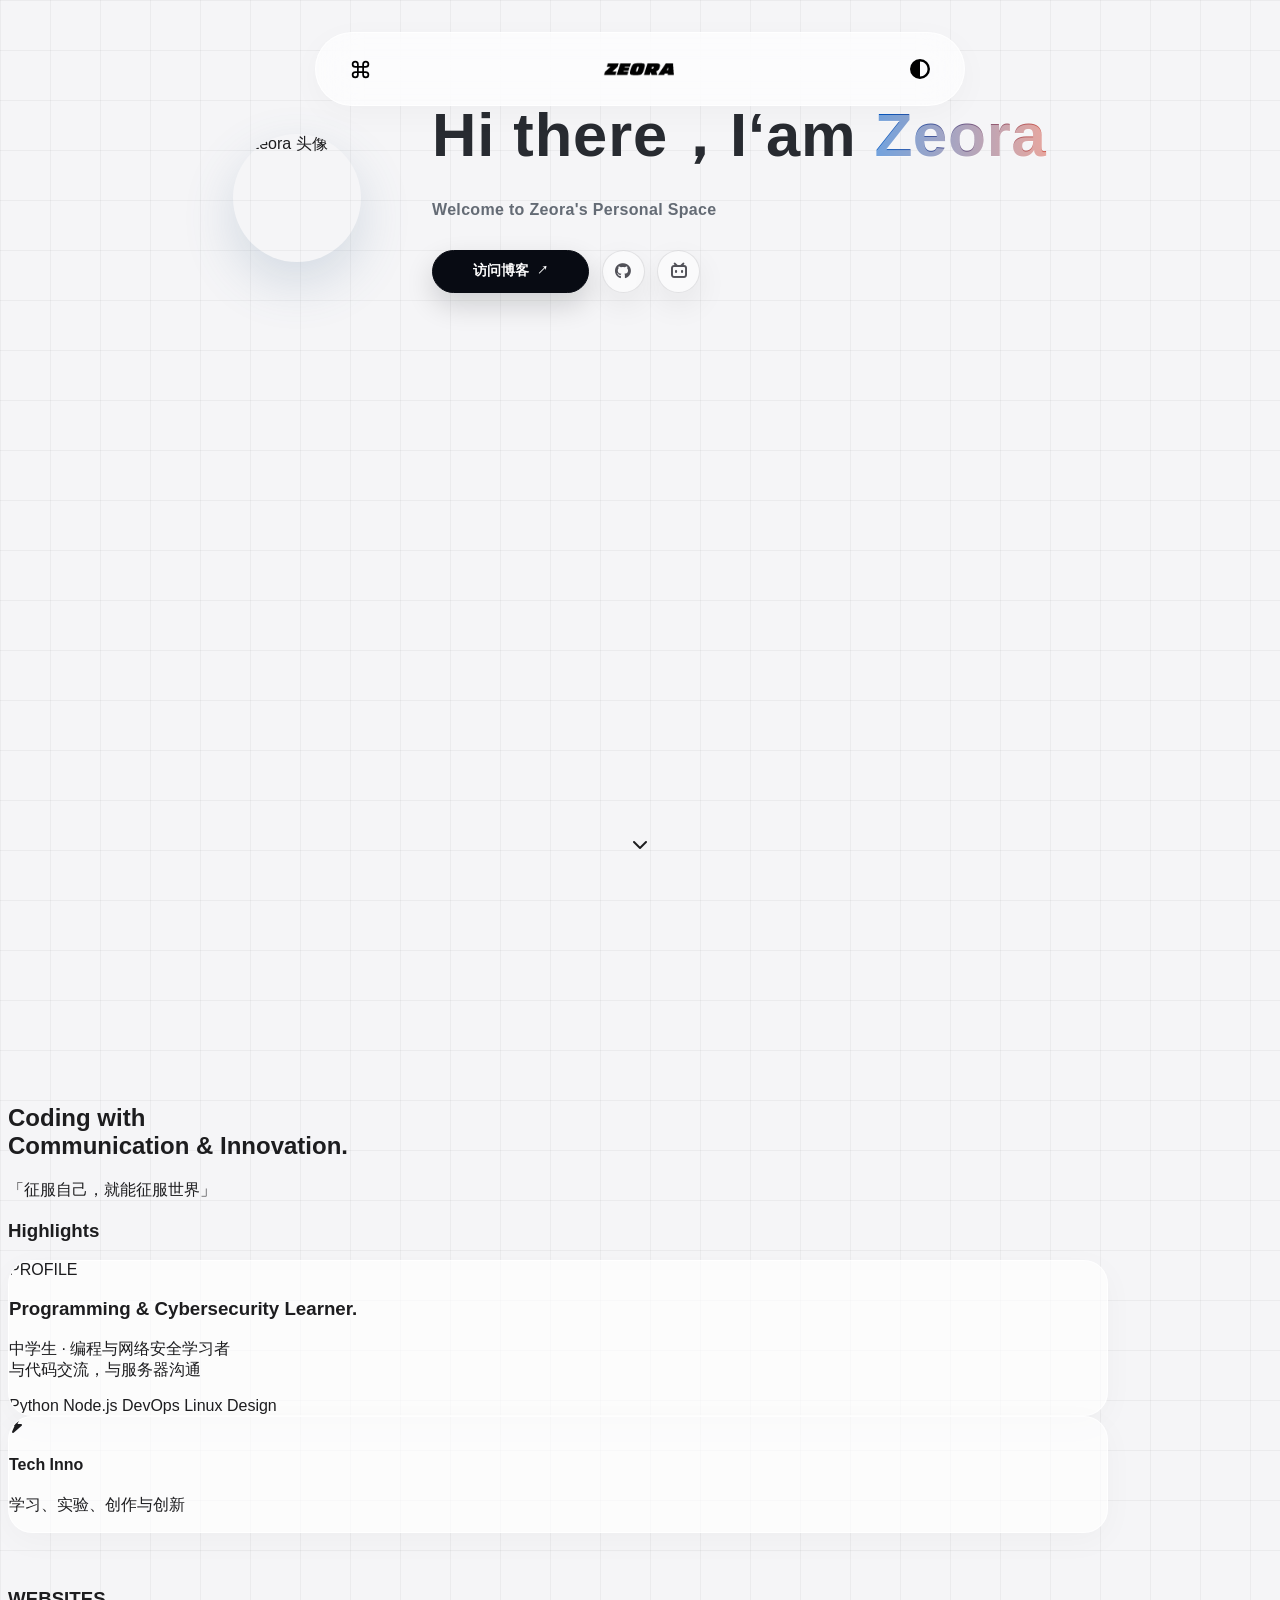
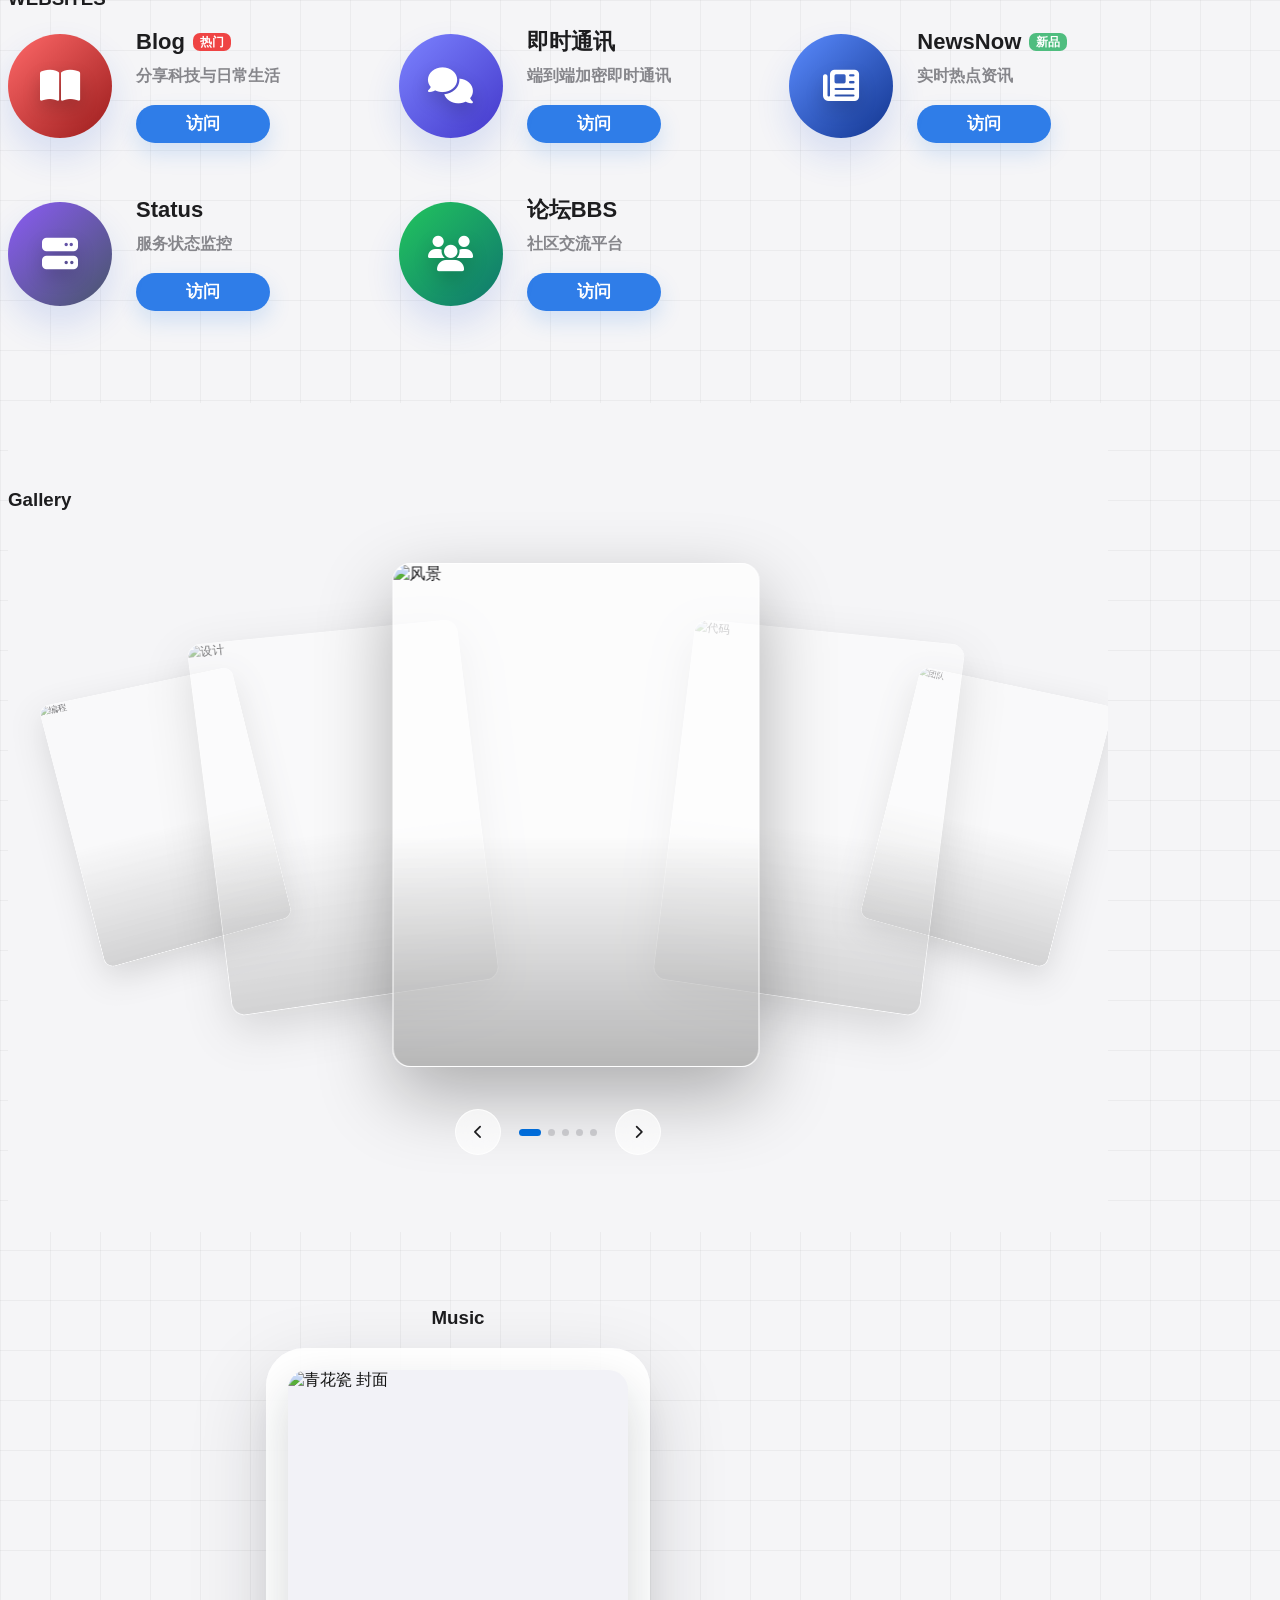
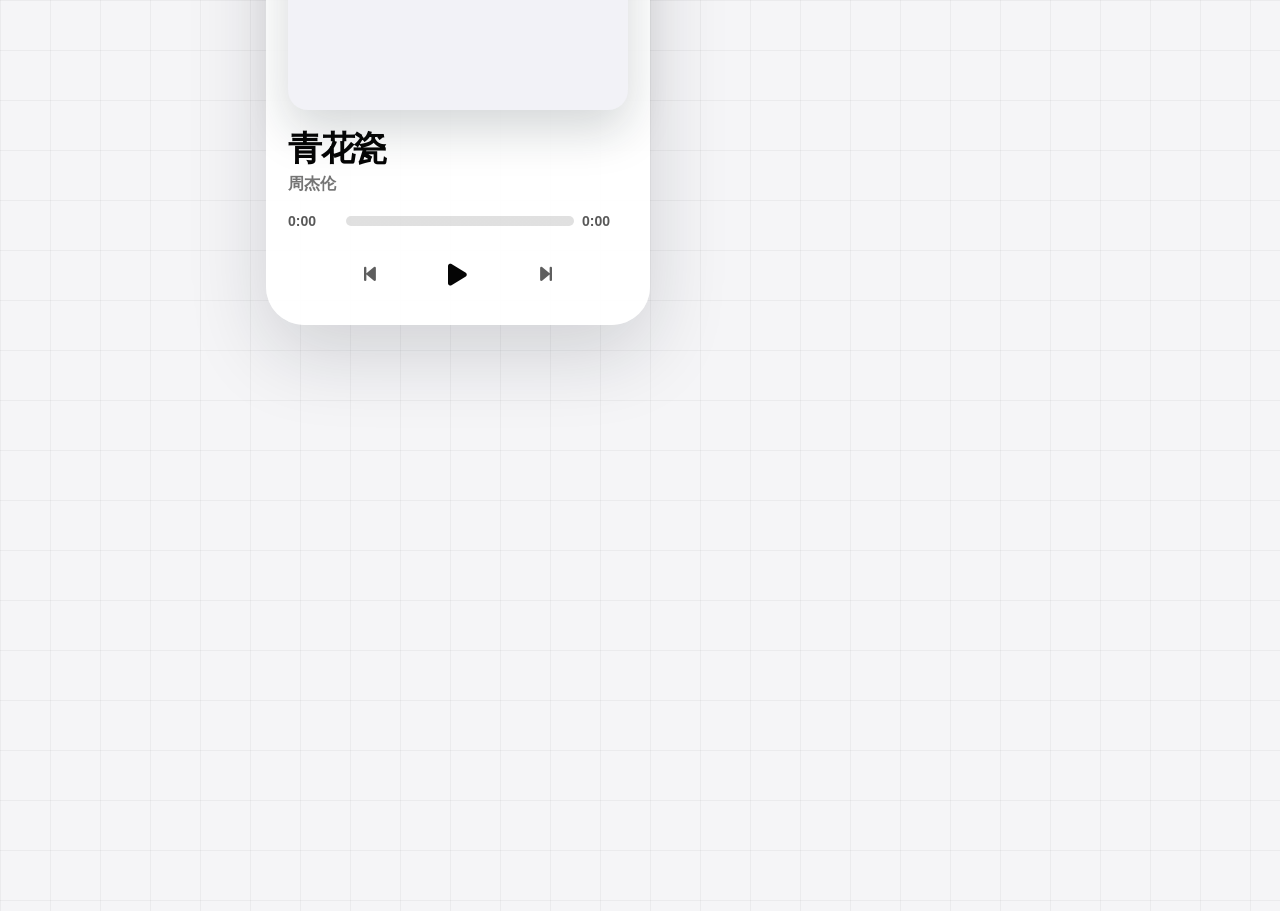
==== commit 9f5e9004: "Update WeChat official account and add Douyin social link - Change WeChat official account name to '" ====
--- a/index.html
+++ b/index.html
@@ -8,7 +8,7 @@
     <link href="https://cdn.bootcdn.net/ajax/libs/twitter-bootstrap/5.3.3/css/bootstrap-grid.min.css" rel="stylesheet">
     <link href="https://cdn.bootcdn.net/ajax/libs/font-awesome/6.5.1/css/all.min.css" rel="stylesheet">
     <link href="https://cdn.bootcdn.net/ajax/libs/tailwindcss/2.2.19/tailwind.min.css" rel="stylesheet">
-    <link rel="stylesheet" href="style.css?v=17">
+    <link rel="stylesheet" href="style.css?v=23">
 </head>
 <body class="antialiased">
 
@@ -68,7 +68,7 @@
     <section class="hero-profile-section h-screen w-full flex flex-col justify-center relative">
         <div class="hero-profile-container z-10 reveal-up">
             <div class="hero-profile-content">
-                <img class="hero-avatar" src="https://img.315996.xyz/blog-logo/1770705763501.webp" alt="Zeora 头像">
+                <img class="hero-avatar" src="http://p.zeora.top/logo" alt="Zeora 头像">
                 <div class="hero-profile-copy">
                     <h1 id="hero-text" class="hero-profile-title" data-static="true">
                         Hi there，I‘am <span class="hero-gradient-name">Zeora</span>
@@ -304,86 +304,100 @@
             </div>
         </section>
 
-
     </div>
 
-    <footer id="social" class="bg-white border-t border-gray-100 py-24">
-        <div class="container mx-auto px-4" style="max-width: 900px;">
-            <div class="reveal-up text-center">
-                <h2 class="text-4xl font-bold mb-2 tracking-tight text-black">Get in touch.</h2>
-                <p class="text-gray-500 mb-12">点击下方图标选择操作</p>
+    <footer id="social" class="footer-root">
+        <section class="social-section reveal-up">
+            <div class="container mx-auto px-4" style="max-width: 900px;">
+                <div class="text-center mb-10">
+                    <h2 class="text-4xl font-bold mb-2 tracking-tight text-black">Get in touch.</h2>
+                    <p class="text-gray-500">点击下方图标选择操作</p>
+                </div>
 
                 <div class="grid grid-cols-2 md:grid-cols-3 gap-4">
-                    
-                    <button onclick="openModal('youtube', '@zeora315', 'https://youtube.com/@zeora315', 'fa-brands fa-youtube', '#FF0000')" 
+                    <button onclick="openModal('wechat', '武林wai传', 'wechat.html', 'fa-brands fa-weixin', '#22c55e')"
+                        class="group p-6 rounded-2xl bg-gray-50 hover:bg-gray-100 transition-all flex flex-col items-center justify-center border border-transparent hover:border-gray-200">
+                        <i class="fa-brands fa-weixin text-3xl text-gray-400 group-hover:text-[#22c55e] mb-3 transition-colors"></i>
+                        <span class="font-bold text-gray-700">微信公众号</span>
+                        <span class="text-xs text-gray-400 mt-1">武林wai传</span>
+                    </button>
+
+                    <button onclick="openModal('youtube', '@zeora315', 'https://youtube.com/@zeora315', 'fa-brands fa-youtube', '#FF0000')"
                         class="group p-6 rounded-2xl bg-gray-50 hover:bg-gray-100 transition-all flex flex-col items-center justify-center border border-transparent hover:border-gray-200">
                         <i class="fa-brands fa-youtube text-3xl text-gray-400 group-hover:text-[#FF0000] mb-3 transition-colors"></i>
                         <span class="font-bold text-gray-700">YouTube</span>
                         <span class="text-xs text-gray-400 mt-1">@zeora315</span>
                     </button>
 
-                    <button onclick="openModal('twitter', '@zeora315', 'https://twitter.com/zeora315', 'fa-brands fa-x-twitter', '#000000')" 
+                    <button onclick="openModal('twitter', '@zeora315', 'https://twitter.com/zeora315', 'fa-brands fa-x-twitter', '#000000')"
                         class="group p-6 rounded-2xl bg-gray-50 hover:bg-gray-100 transition-all flex flex-col items-center justify-center border border-transparent hover:border-gray-200">
                         <i class="fa-brands fa-x-twitter text-3xl text-gray-400 group-hover:text-black mb-3 transition-colors"></i>
                         <span class="font-bold text-gray-700">X / Twitter</span>
                         <span class="text-xs text-gray-400 mt-1">@zeora315</span>
                     </button>
 
-                    <button onclick="openModal('qq', '2141672185', null, 'fa-brands fa-qq', '#12B7F5')" 
+                    <button onclick="openModal('qq', '2141672185', null, 'fa-brands fa-qq', '#12B7F5')"
                         class="group p-6 rounded-2xl bg-gray-50 hover:bg-gray-100 transition-all flex flex-col items-center justify-center border border-transparent hover:border-gray-200">
                         <i class="fa-brands fa-qq text-3xl text-gray-400 group-hover:text-[#12B7F5] mb-3 transition-colors"></i>
                         <span class="font-bold text-gray-700">QQ</span>
                         <span class="text-xs text-gray-400 mt-1">2141672185</span>
                     </button>
 
-                    <button onclick="openModal('email', 'mail@315996.xyz', 'mailto:mail@315996.xyz', 'fa-solid fa-envelope', '#555')" 
+                    <button onclick="openModal('email', 'mail@315996.xyz', 'mailto:mail@315996.xyz', 'fa-solid fa-envelope', '#555')"
                         class="group p-6 rounded-2xl bg-gray-50 hover:bg-gray-100 transition-all flex flex-col items-center justify-center border border-transparent hover:border-gray-200">
                         <i class="fa-solid fa-envelope text-3xl text-gray-400 group-hover:text-gray-600 mb-3 transition-colors"></i>
                         <span class="font-bold text-gray-700">Email</span>
                         <span class="text-xs text-gray-400 mt-1 text-nowrap overflow-hidden w-full text-ellipsis">mail@315996.xyz</span>
                     </button>
 
-                    <button onclick="openModal('github', 'zeora315', 'https://github.com/zeora315', 'fa-brands fa-github', '#181717')" 
+                    <button onclick="openModal('github', 'zeora315', 'https://github.com/zeora315', 'fa-brands fa-github', '#181717')"
                         class="group p-6 rounded-2xl bg-gray-50 hover:bg-gray-100 transition-all flex flex-col items-center justify-center border border-transparent hover:border-gray-200">
                         <i class="fa-brands fa-github text-3xl text-gray-400 group-hover:text-[#181717] mb-3 transition-colors"></i>
                         <span class="font-bold text-gray-700">GitHub</span>
                         <span class="text-xs text-gray-400 mt-1">zeora315</span>
                     </button>
 
-                    <button onclick="openModal('bilibili', '3546663318718739', 'https://space.bilibili.com/3546663318718739', 'fa-brands fa-bilibili', '#fb7299')" 
+                    <button onclick="openModal('bilibili', '3546663318718739', 'https://space.bilibili.com/3546663318718739', 'fa-brands fa-bilibili', '#fb7299')"
                         class="group p-6 rounded-2xl bg-gray-50 hover:bg-gray-100 transition-all flex flex-col items-center justify-center border border-transparent hover:border-gray-200">
                         <i class="fa-brands fa-bilibili text-3xl text-gray-400 group-hover:text-[#fb7299] mb-3 transition-colors"></i>
                         <span class="font-bold text-gray-700">Bilibili</span>
                         <span class="text-xs text-gray-400 mt-1">3546663318718739</span>
                     </button>
-                    
-                </div>
-                
-                <div class="mt-20 pt-8 border-t border-gray-200">
-                    <div class="flex flex-col items-center justify-center space-y-3">
-                        <p class="text-sm text-gray-600 font-medium">&copy; 2026 Zeora</p>
-                        <div class="flex flex-wrap items-center justify-center gap-4 text-xs text-gray-400">
-                            <a href="https://icp.gov.moe/?keyword=20253156" target="_blank" rel="noopener noreferrer" class="hover:text-gray-600 transition-colors">
-                                萌 ICP 备 20253156 号
-                            </a>
-                            <span class="text-gray-300">|</span>
-                            <a href="https://beian.miit.gov.cn/" target="_blank" rel="noopener noreferrer" class="hover:text-gray-600 transition-colors">
-                                苏 ICP 备 2026019501 号
-                            </a>
-                        </div>
-                    </div>
-                </div>
-            </div>
-        </div>
-        <div class="footer-pixel-drift" data-pixel-text="ZEORA" aria-label="ZEORA pixel drift">
-            <canvas class="footer-pixel-canvas"></canvas>
+
+                    <button onclick="openModal('douyin', '@zeora315', 'https://v.douyin.com/3HxV4i3e-08/', 'fa-brands fa-tiktok', '#000000')"
+                        class="group p-6 rounded-2xl bg-gray-50 hover:bg-gray-100 transition-all flex flex-col items-center justify-center border border-transparent hover:border-gray-200">
+                        <i class="fa-brands fa-tiktok text-3xl text-gray-400 group-hover:text-black mb-3 transition-colors"></i>
+                        <span class="font-bold text-gray-700">抖音</span>
+                        <span class="text-xs text-gray-400 mt-1">@zeora315</span>
+                    </button>
+                </div>
+            </div>
+        </section>
+
+        <div class="footer-capsule reveal-up">
+            <div class="footer-capsule-inner">
+                <div class="footer-bottom">
+                    <div class="footer-pixel-drift" data-pixel-text="ZEORA" aria-label="ZEORA pixel drift">
+                        <canvas class="footer-pixel-canvas"></canvas>
+                    </div>
+                    <div class="footer-icp">
+                        <a href="https://icp.gov.moe/?keyword=20253156" target="_blank" rel="noopener noreferrer" class="hover:text-gray-600 transition-colors">
+                            萌 ICP 备 20253156 号
+                        </a>
+                        <span class="footer-icp-divider">|</span>
+                        <a href="https://beian.miit.gov.cn/" target="_blank" rel="noopener noreferrer" class="hover:text-gray-600 transition-colors">
+                            苏 ICP 备 2026019501 号
+                        </a>
+                    </div>
+                </div>
+            </div>
         </div>
     </footer>
 
-    <script src="script.js?v=8"></script>
+    <script src="script.js?v=12"></script>
 
     <!-- 加载动画 -->
-    <div id="loading-animation" class="fixed inset-0 bg-white z-50 flex items-center justify-center transition-opacity duration-500">
+    <div id="loading-animation" class="fixed inset-0 z-50 flex items-center justify-center transition-opacity duration-500" style="background: var(--bg-color);">
         <div class="loader">
             <svg width="100" height="100" viewBox="0 0 100 100">
                 <defs>
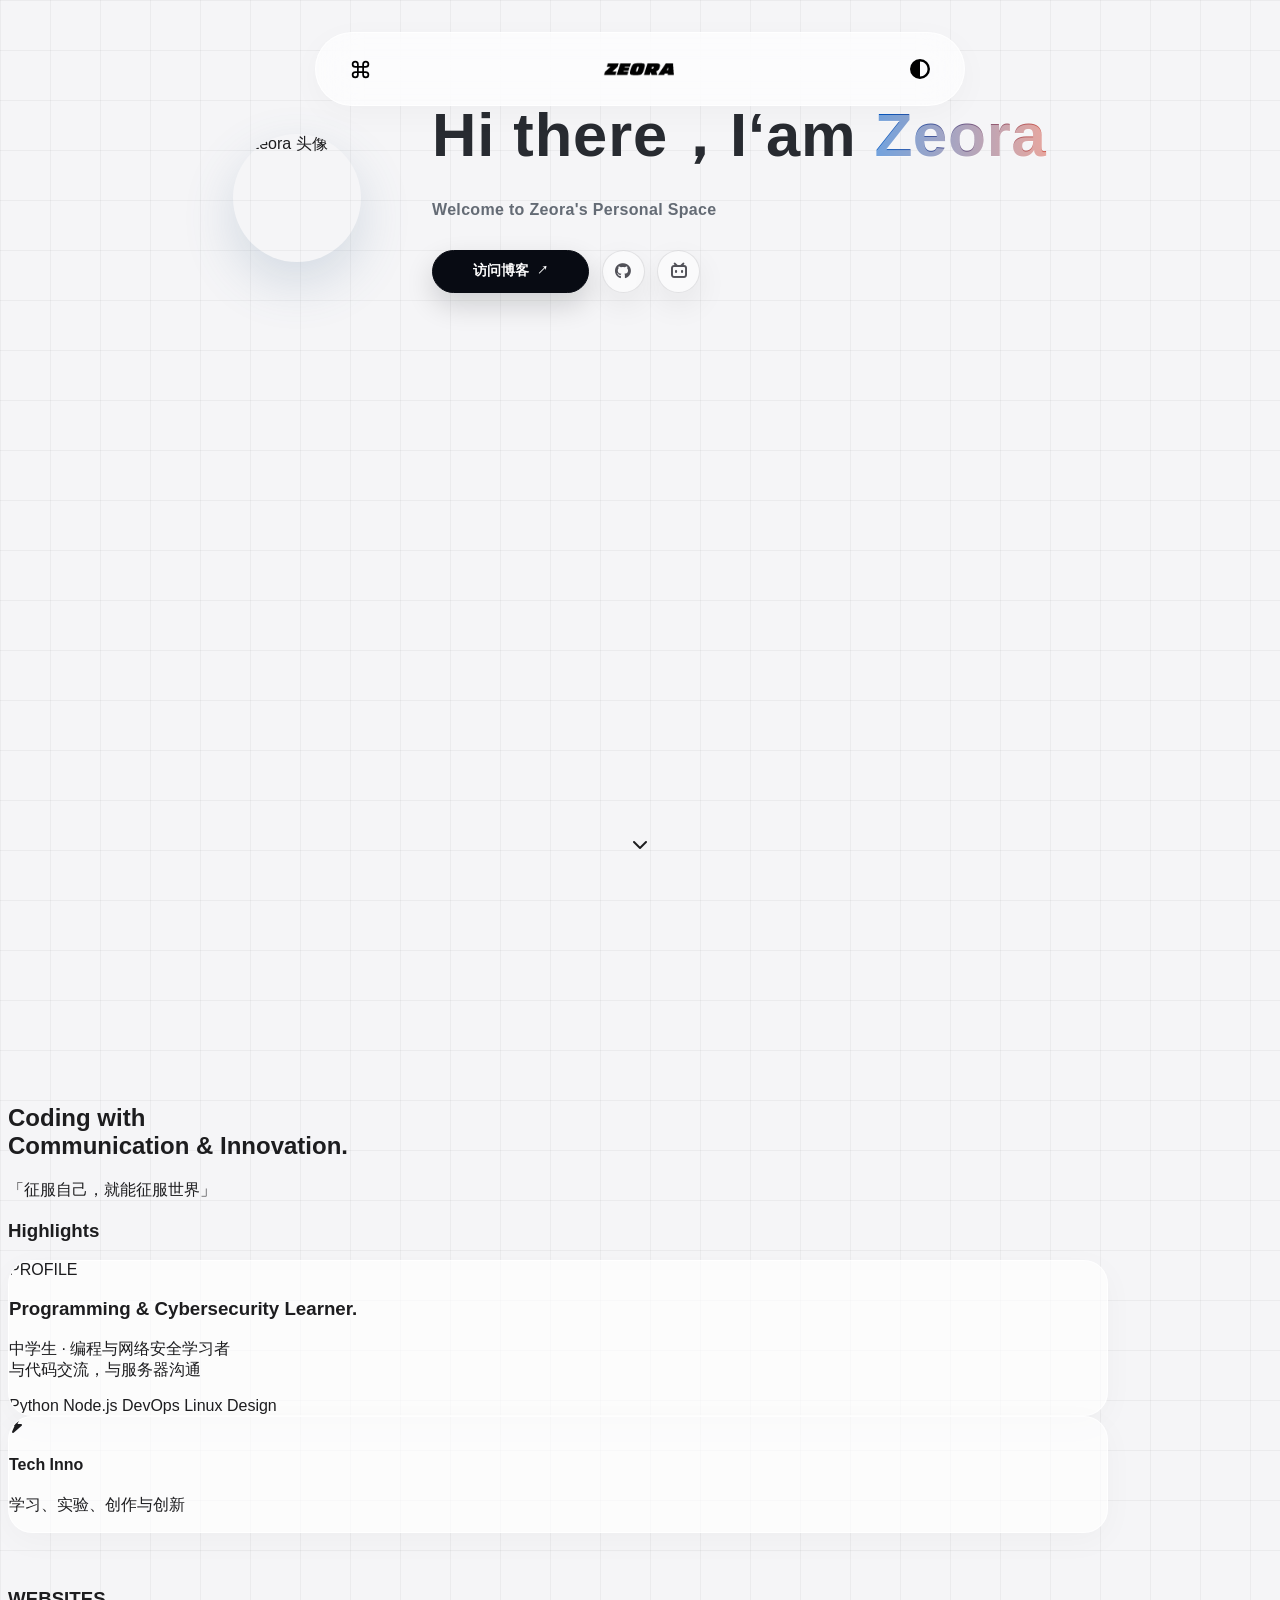
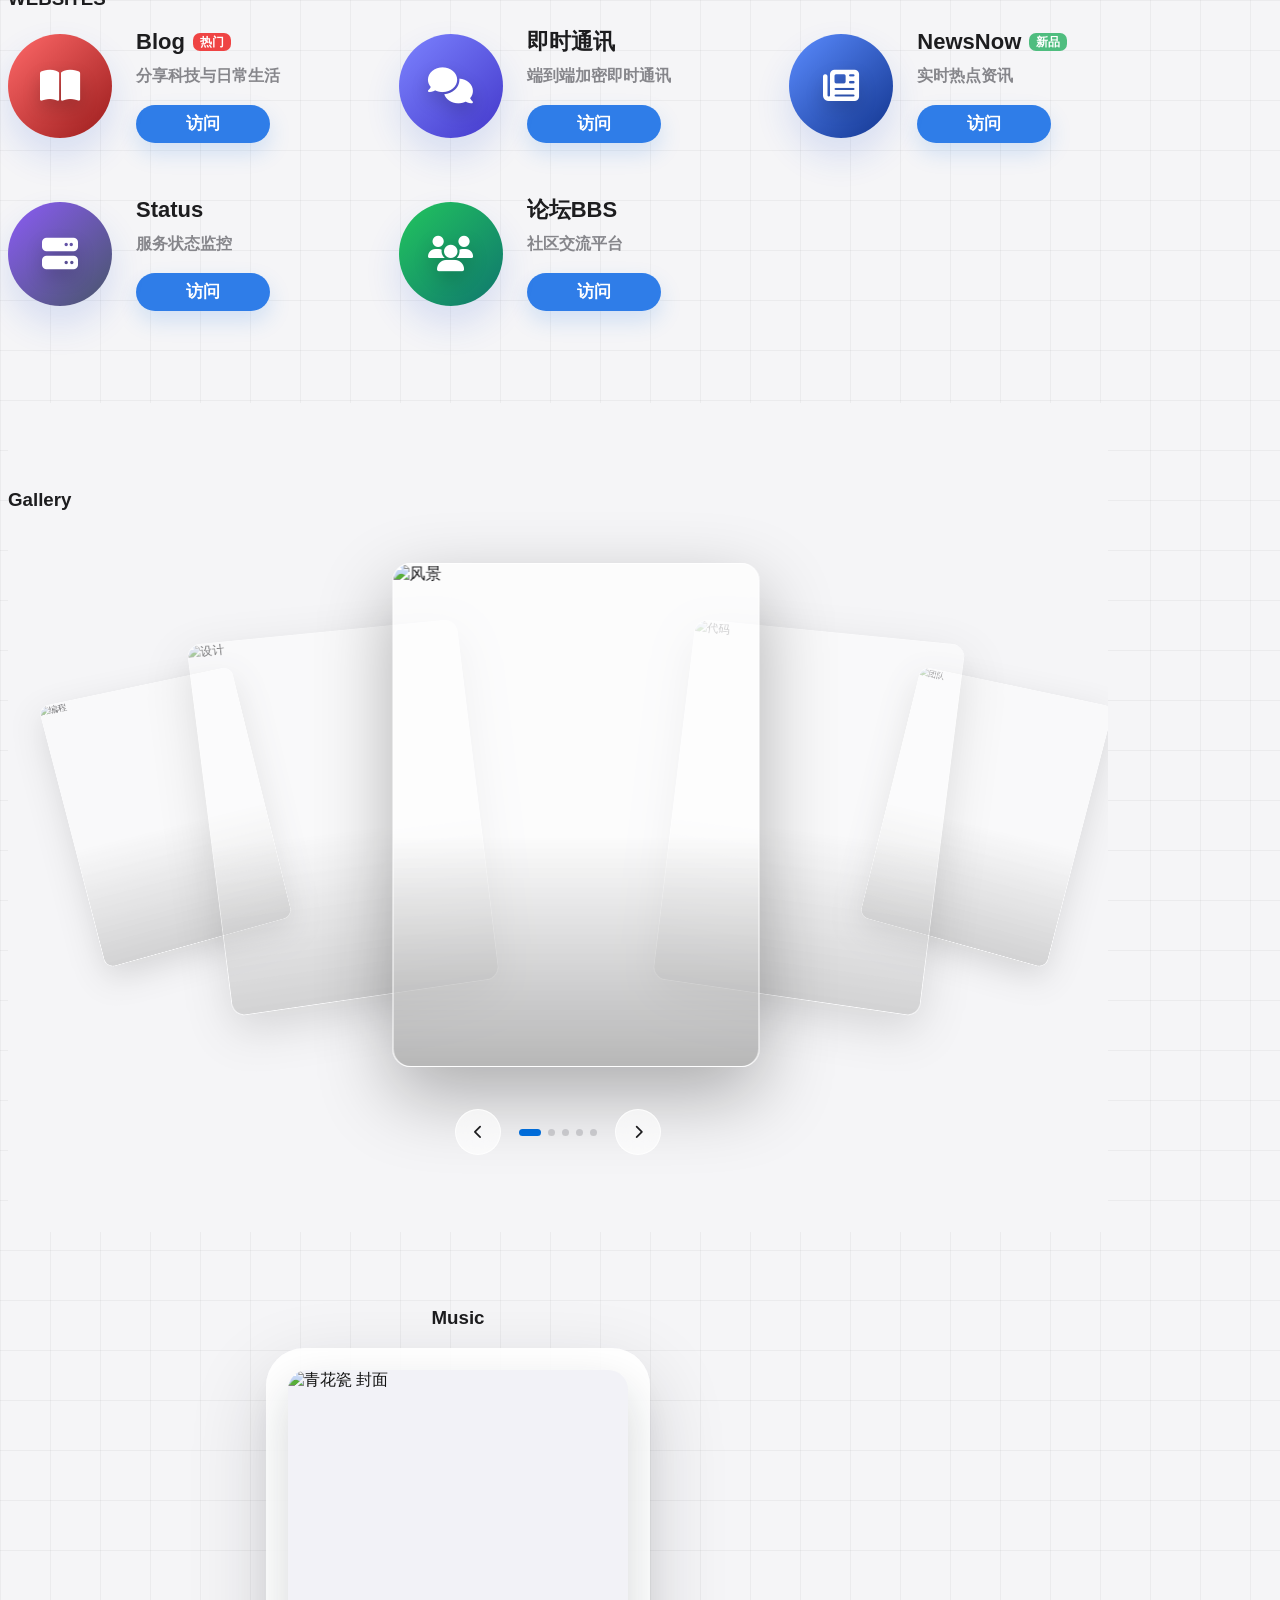
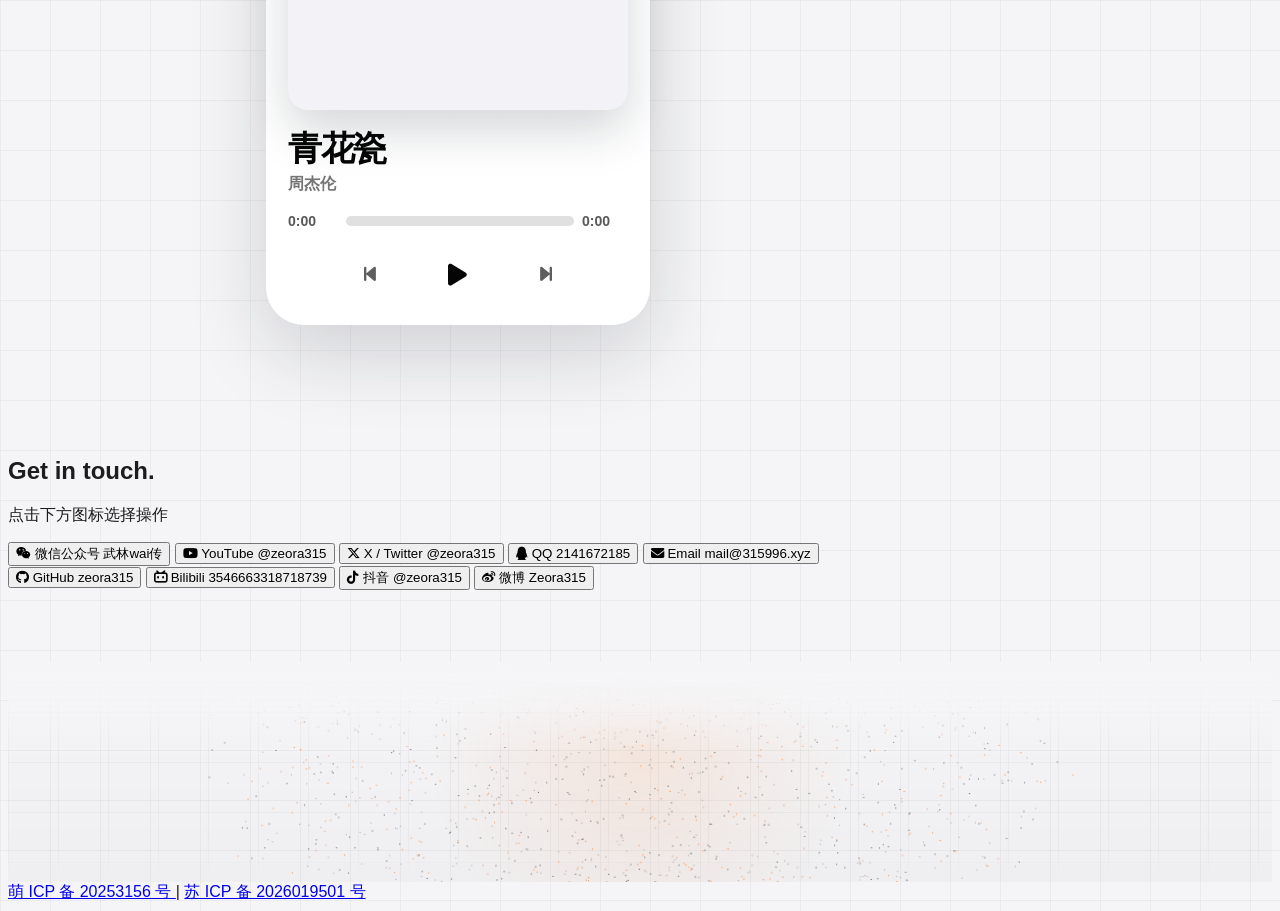
==== commit 1a606530: "Add Weibo social link" ====
--- a/index.html
+++ b/index.html
@@ -370,6 +370,13 @@
                         <span class="font-bold text-gray-700">抖音</span>
                         <span class="text-xs text-gray-400 mt-1">@zeora315</span>
                     </button>
+
+                    <button onclick="openModal('weibo', 'Zeora315', 'https://weibo.com/u/7872044469', 'fa-brands fa-weibo', '#E6162D')"
+                        class="group p-6 rounded-2xl bg-gray-50 hover:bg-gray-100 transition-all flex flex-col items-center justify-center border border-transparent hover:border-gray-200">
+                        <i class="fa-brands fa-weibo text-3xl text-gray-400 group-hover:text-[#E6162D] mb-3 transition-colors"></i>
+                        <span class="font-bold text-gray-700">微博</span>
+                        <span class="text-xs text-gray-400 mt-1">Zeora315</span>
+                    </button>
                 </div>
             </div>
         </section>
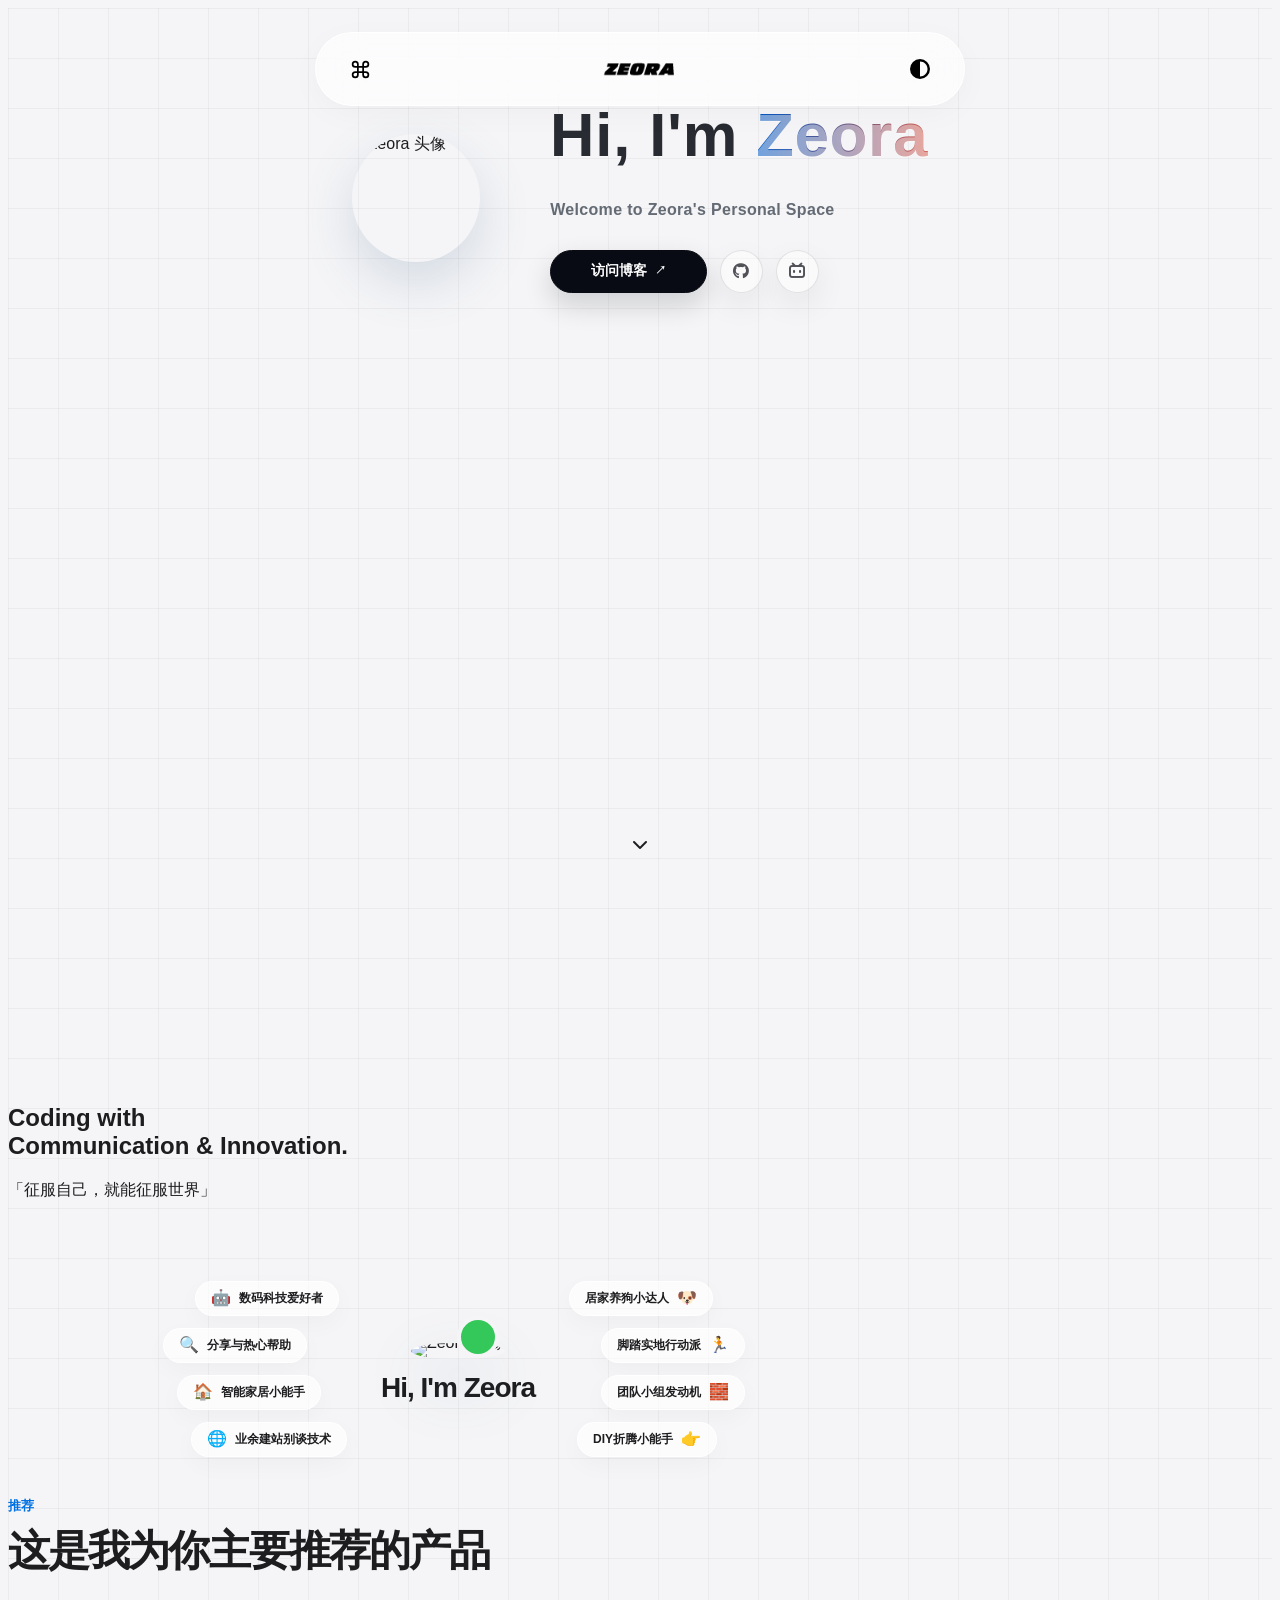
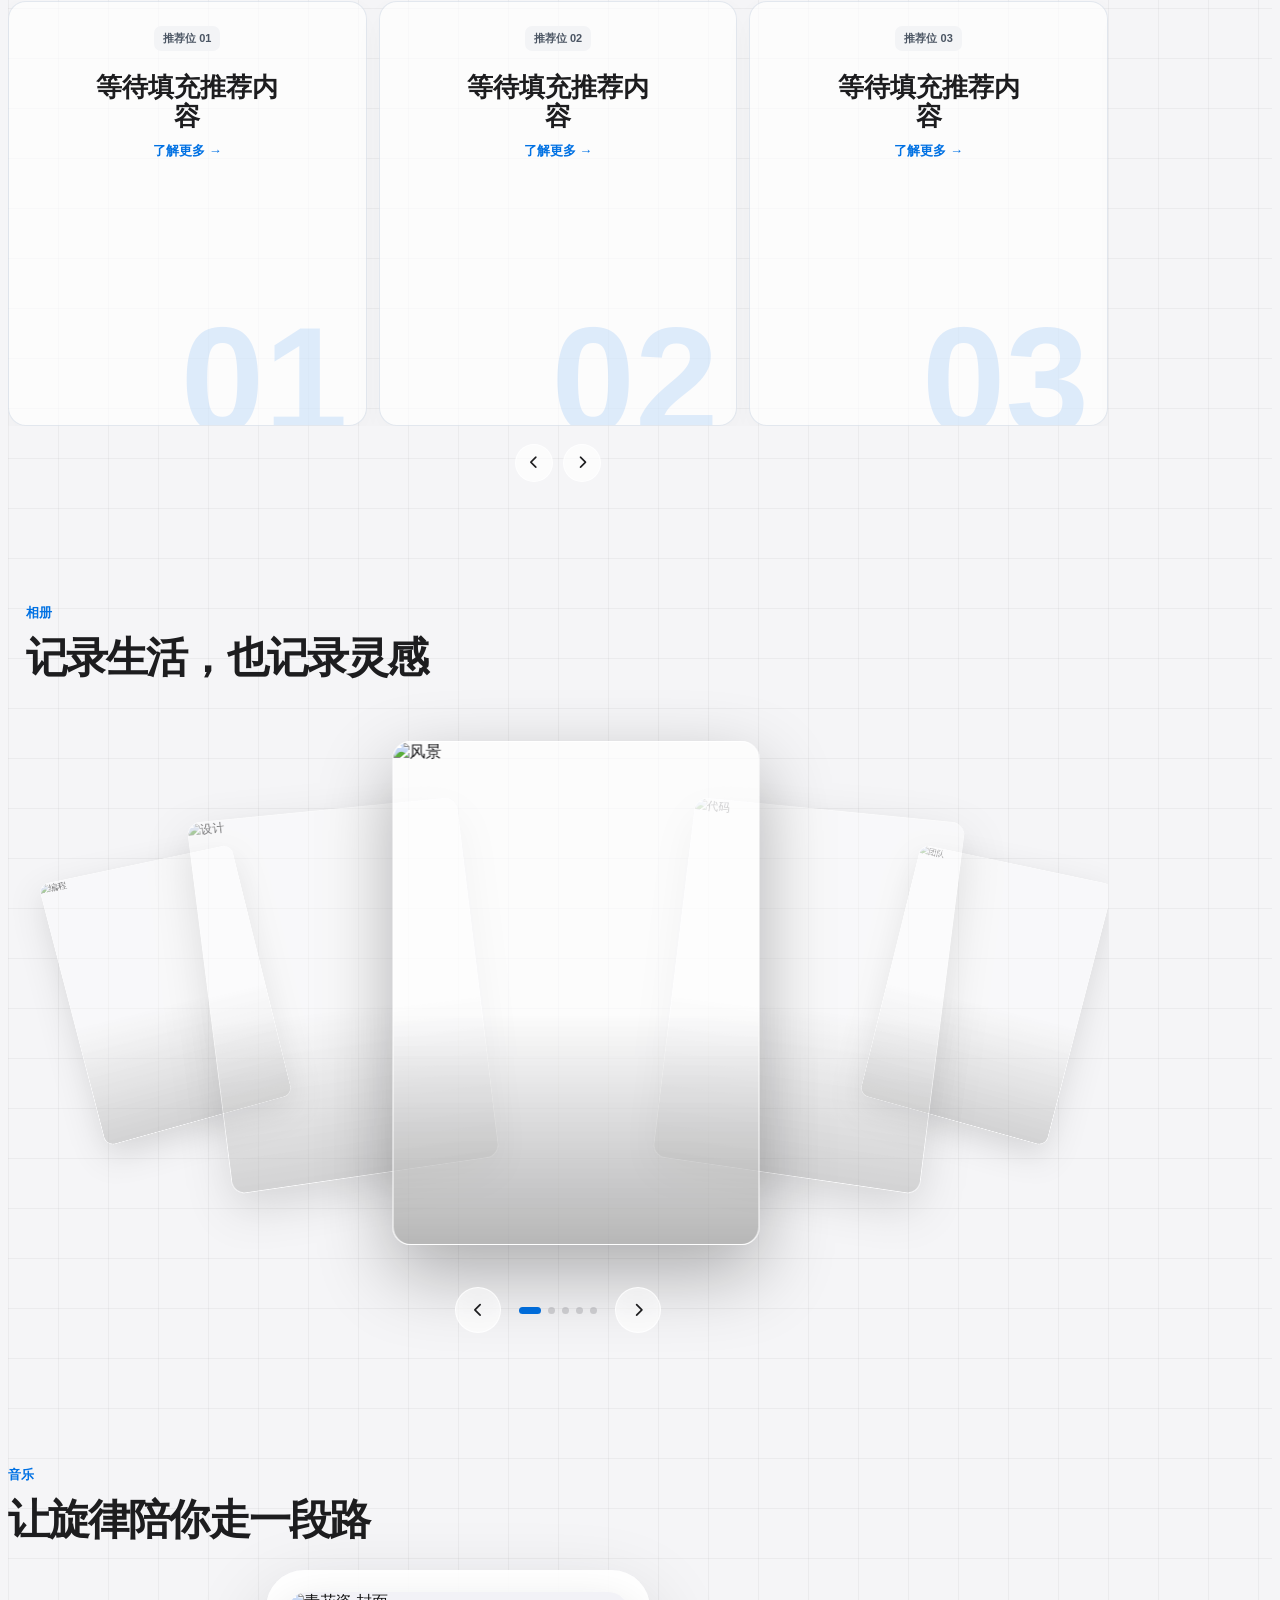
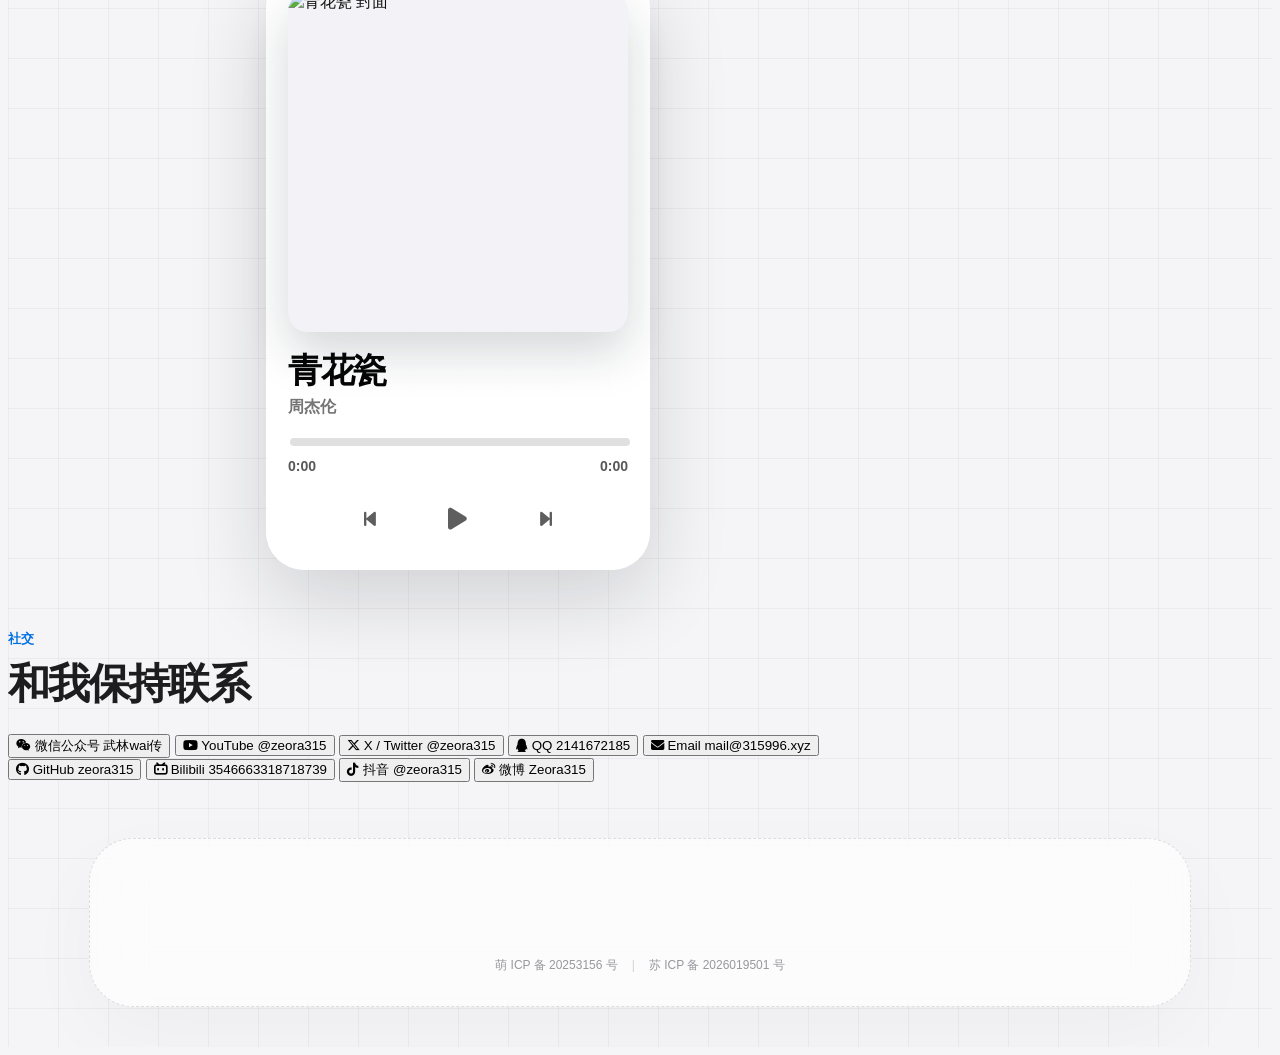
==== commit 1303bf6d: "更新主页：新增项目页、产品详情页与 data.js 内容配置，统一网站与项目页顶部样式" ====
--- a/index.html
+++ b/index.html
@@ -3,12 +3,15 @@
 <head>
     <meta charset="UTF-8">
     <meta name="viewport" content="width=device-width, initial-scale=1.0">
+    <!-- 配置：浏览器标签页标题；改这里会影响主页在浏览器标签和搜索结果里的标题 -->
     <title>Zeora | Pro Space</title>
     
+    <!-- 配置：外部 CSS 库；Bootstrap 控制网格，Font Awesome 控制图标，Tailwind 控制工具类 -->
     <link href="https://cdn.bootcdn.net/ajax/libs/twitter-bootstrap/5.3.3/css/bootstrap-grid.min.css" rel="stylesheet">
     <link href="https://cdn.bootcdn.net/ajax/libs/font-awesome/6.5.1/css/all.min.css" rel="stylesheet">
     <link href="https://cdn.bootcdn.net/ajax/libs/tailwindcss/2.2.19/tailwind.min.css" rel="stylesheet">
-    <link rel="stylesheet" href="style.css?v=23">
+    <!-- 配置：主样式文件和缓存版本号；修改版本号可强制浏览器重新加载 style.css -->
+    <link rel="stylesheet" href="style.css?v=34">
 </head>
 <body class="antialiased">
 
@@ -17,21 +20,12 @@
     <!-- 导航栏 -->
     <nav class="navbar">
         <div class="navbar-container">
-            <!-- 左侧：页面菜单 -->
-            <button class="navbar-item nav-menu-toggle" id="nav-menu-toggle" type="button" aria-label="打开菜单" aria-expanded="false">
+            <button class="navbar-item nav-menu-toggle" id="nav-menu-toggle" type="button" aria-label="打开菜单" aria-controls="nav-section-menu" aria-expanded="false">
                 <img src="img/MdiAppleKeyboardCommand-dark.svg" alt="" class="nav-command-icon nav-command-icon-dark">
                 <img src="img/MdiAppleKeyboardCommand-light.svg" alt="" class="nav-command-icon nav-command-icon-light">
             </button>
 
-            <div class="nav-section-menu" id="nav-section-menu" aria-hidden="true">
-                <button type="button" data-target="websites"><i class="fa-solid fa-globe"></i><span>网站</span></button>
-                <button type="button" data-target="gallery"><i class="fa-solid fa-images"></i><span>相册</span></button>
-                <button type="button" data-target="music"><i class="fa-solid fa-music"></i><span>音乐</span></button>
-                <button type="button" data-target="social"><i class="fa-solid fa-address-card"></i><span>社交</span></button>
-            </div>
-            
-            <!-- 中间：品牌logo -->
-            <a href="" class="navbar-logo" onclick="scrollToTop()">
+            <a href="index.html" class="navbar-logo">
                 <img src="img/zeora-logo-light.png" alt="Zeora" class="logo-light">
                 <img src="img/zeora-logo-dark.png" alt="Zeora" class="logo-dark">
                 <span id="nav-music-lyrics" class="nav-music-lyrics">歌词加载中...</span>
@@ -39,39 +33,50 @@
                     <i class="fa-solid fa-pause"></i>
                 </button>
             </a>
-            
-            <!-- 右侧：主题切换 -->
-            <button class="navbar-item theme-toggle" id="theme-toggle" aria-label="切换主题">
+
+            <button class="navbar-item theme-toggle" id="theme-toggle" type="button" aria-label="切换主题">
                 <img src="img/theme-toggle-icon.svg" alt="切换主题" class="theme-icon-svg">
             </button>
         </div>
     </nav>
+
+    <div class="nav-sheet-layer" id="nav-sheet-layer" aria-hidden="true" inert>
+        <button class="nav-sheet-backdrop" type="button" aria-label="关闭菜单"></button>
+        <div class="nav-section-menu" id="nav-section-menu" role="dialog" aria-modal="true" aria-labelledby="nav-sheet-title" tabindex="-1">
+            <div class="nav-sheet-handle" aria-hidden="true"></div>
+            <h2 id="nav-sheet-title">菜单</h2>
+            <div class="nav-sheet-options">
+                <a href="websites.html" data-target="websites"><i class="fa-solid fa-globe" aria-hidden="true"></i><span>网站</span></a>
+                <a href="#gallery" data-target="gallery"><i class="fa-solid fa-images" aria-hidden="true"></i><span>相册</span></a>
+                <a href="#music" data-target="music"><i class="fa-solid fa-music" aria-hidden="true"></i><span>音乐</span></a>
+                <a href="#social" data-target="social"><i class="fa-solid fa-address-card" aria-hidden="true"></i><span>社交</span></a>
+                <a href="projects.html" data-target="projects"><i class="fa-solid fa-layer-group" aria-hidden="true"></i><span>我的项目</span></a>
+            </div>
+            <button class="nav-sheet-cancel" type="button">取消</button>
+        </div>
+    </div>
 
     <div id="contact-modal" class="modal-overlay" onclick="closeModal(event)">
         <div class="ios-action-sheet" onclick="event.stopPropagation()">
             <div id="modal-icon" class="mb-4 text-4xl text-gray-800"></div>
             <h3 id="modal-title" class="text-xl font-bold mb-1 text-black">Contact</h3>
             <p id="modal-value" class="text-gray-500 text-sm mb-6 break-all">ID / Link</p>
-            
             <div class="space-y-3">
-                <button id="btn-copy" class="action-btn btn-secondary" onclick="handleCopy()">
-                    <i class="fa-regular fa-copy mr-2"></i> 复制 ID / 账号
-                </button>
-                <button id="btn-go" class="action-btn btn-primary" onclick="handleGo()">
-                    <i class="fa-solid fa-arrow-up-right-from-square mr-2"></i> 前往链接
-                </button>
+                <button id="btn-copy" class="action-btn btn-secondary" onclick="handleCopy()"><i class="fa-regular fa-copy mr-2"></i> 复制 ID / 账号</button>
+                <button id="btn-go" class="action-btn btn-primary" onclick="handleGo()"><i class="fa-solid fa-arrow-up-right-from-square mr-2"></i> 前往链接</button>
                 <button class="text-gray-400 text-sm mt-4 hover:text-gray-600 transition-colors" onclick="closeModalDirect()">取消</button>
             </div>
         </div>
     </div>
 
+    <div class="site-page" id="site-page">
     <section class="hero-profile-section h-screen w-full flex flex-col justify-center relative">
         <div class="hero-profile-container z-10 reveal-up">
             <div class="hero-profile-content">
                 <img class="hero-avatar" src="http://p.zeora.top/logo" alt="Zeora 头像">
                 <div class="hero-profile-copy">
                     <h1 id="hero-text" class="hero-profile-title" data-static="true">
-                        Hi there，I‘am <span class="hero-gradient-name">Zeora</span>
+                        Hi, I'm <span class="hero-gradient-name">Zeora</span>
                     </h1>
                     <p id="hero-subtitle" class="hero-profile-subtitle">
                         Loading...
@@ -92,14 +97,14 @@
             </div>
         </div>
 
-        <div class="hero-scroll-indicator cursor-pointer opacity-40 hover:opacity-100 transition-opacity" onclick="scrollToId('philosophy')">
+        <div class="hero-scroll-indicator cursor-pointer opacity-40 hover:opacity-100 transition-opacity" onclick="scrollToId('about')" role="button" tabindex="0" aria-label="滑动查看关于我" onkeydown="if (event.key === 'Enter' || event.key === ' ') { event.preventDefault(); scrollToId('about'); }">
             <i class="fa-solid fa-chevron-down text-2xl"></i>
         </div>
     </section>
 
     <div class="container mx-auto px-4 pb-32" style="max-width: 1100px;">
 
-        <div id="philosophy" class="row justify-content-center py-24 md:py-32">
+        <section id="philosophy" class="row justify-content-center py-24 md:py-32">
             <div class="col-12 col-md-10 col-lg-8 text-center reveal-up">
                 <h2 class="text-3xl md:text-5xl font-semibold leading-tight text-black mb-8">
                     Coding with <br><span class="text-transparent bg-clip-text bg-gradient-to-r from-blue-500 to-purple-600">Communication & Innovation.</span>
@@ -108,197 +113,103 @@
                     「征服自己，就能征服世界」
                 </p>
             </div>
-        </div>
-
-        <div class="mb-32">
-            <div class="row g-4">
-                <div class="col-12 mb-2 reveal-up"><h3 class="text-xs font-bold text-gray-400 uppercase tracking-widest pl-2">Highlights</h3></div>
-
-                <div class="col-12 col-md-8 reveal-up">
-                    <div class="bento-card p-8 md:p-10 flex flex-col justify-between">
-                        <div>
-                            <span class="inline-block px-3 py-1 bg-black text-white text-xs font-bold rounded-full mb-4">PROFILE</span>
-                            <h3 class="text-3xl font-bold mb-4 text-black">Programming & Cybersecurity Learner.</h3>
-                            <p class="text-gray-500 leading-relaxed">中学生 · 编程与网络安全学习者<br>与代码交流，与服务器沟通</p>
+        </section>
+
+        <!-- 关于我：头像居中，左右各 4 个胶囊标签上下浮动。 -->
+        <section id="about" class="about-section reveal-up">
+            <div class="container mx-auto px-4" style="max-width: 900px;">
+                <div class="about-stage">
+                    <!-- 配置：关于我左侧胶囊；每个 li 一条标签，增删 li 即可增减标签 -->
+                    <ul class="about-tips about-tips-left">
+                        <li class="about-tip"><span class="about-tip-emoji" aria-hidden="true">🤖️</span>数码科技爱好者</li>
+                        <li class="about-tip"><span class="about-tip-emoji" aria-hidden="true">🔍</span>分享与热心帮助</li>
+                        <li class="about-tip"><span class="about-tip-emoji" aria-hidden="true">🏠</span>智能家居小能手</li>
+                        <li class="about-tip"><span class="about-tip-emoji" aria-hidden="true">🌐</span>业余建站别谈技术</li>
+                    </ul>
+
+                    <div class="about-avatar-wrap">
+                        <div class="about-avatar-frame">
+                            <!-- 配置：关于我头像地址；可换成任意正方形图片 -->
+                            <img class="about-avatar" src="http://p.zeora.top/logo" alt="Zeora 头像">
+                            <span class="about-status-dot" aria-hidden="true"></span>
                         </div>
-                        <div class="mt-8 flex gap-3">
-                            <span class="px-3 py-1 bg-gray-100 rounded-lg text-xs text-gray-600 font-mono">Python</span>
-                            <span class="px-3 py-1 bg-gray-100 rounded-lg text-xs text-gray-600 font-mono">Node.js</span>
-                            <span class="px-3 py-1 bg-gray-100 rounded-lg text-xs text-gray-600 font-mono">DevOps</span>
-                            <span class="px-3 py-1 bg-gray-100 rounded-lg text-xs text-gray-600 font-mono">Linux</span>
-                            <span class="px-3 py-1 bg-gray-100 rounded-lg text-xs text-gray-600 font-mono">Design</span>
-                        </div>
-                    </div>
-                </div>
-
-                <div class="col-12 col-md-4 reveal-up" style="transition-delay: 100ms;">
-                    <div class="bento-card p-8">
-                        <div class="h-full flex flex-col justify-between">
-                            <i class="fa-solid fa-bolt text-4xl text-blue-500 opacity-90"></i>
-                            <div>
-                                <h4 class="text-2xl font-bold mb-1 text-black">Tech Inno</h4>
-                                <p class="text-gray-500 text-sm">学习、实验、创作与创新</p>
-                            </div>
-                        </div>
-                    </div>
-                </div>
-
-                
-                
-            </div>
-        </div>
-
-        <!-- 服务入口区域 -->
-        <section id="websites" class="services-section reveal-up" aria-labelledby="services-title">
+                        <div class="about-avatar-name">Hi, I'm Zeora</div>
+                    </div>
+
+                    <!-- 配置：关于我右侧胶囊；增删规则同左侧 -->
+                    <ul class="about-tips about-tips-right">
+                        <li class="about-tip">居家养狗小达人 <span class="about-tip-emoji" aria-hidden="true">🐶</span></li>
+                        <li class="about-tip">脚踏实地行动派 <span class="about-tip-emoji" aria-hidden="true">🏃</span></li>
+                        <li class="about-tip">团队小组发动机 <span class="about-tip-emoji" aria-hidden="true">🧱</span></li>
+                        <li class="about-tip">DIY折腾小能手 <span class="about-tip-emoji" aria-hidden="true">👉</span></li>
+                    </ul>
+                </div>
+
+            </div>
+        </section>
+
+        <!-- 推荐区域：预留 6 个推荐位；后续只需替换卡片内容和图片。 -->
+        <section id="recommendations" class="recommendations-section reveal-up" aria-labelledby="recommendations-title">
             <div class="container mx-auto px-4" style="max-width: 1100px;">
-                <h3 id="services-title" class="text-xs font-bold text-gray-400 uppercase tracking-widest text-center mb-10">
-                    WEBSITES
-                </h3>
-
-                <div class="services-grid">
-                    <article class="service-item">
-                        <div class="service-icon service-icon-blog">
-                            <i class="fa-solid fa-book-open"></i>
-                        </div>
-                        <div class="service-content">
-                            <div class="service-title-row">
-                                <h4>Blog</h4>
-                                <span class="service-badge hot">热门</span>
-                            </div>
-                            <p>分享科技与日常生活</p>
-                            <a href="https://blog.zeora.top" class="service-link" target="_blank" rel="noopener noreferrer">访问</a>
-                        </div>
-                    </article>
-
-                    <article class="service-item">
-                        <div class="service-icon service-icon-chat">
-                            <i class="fa-solid fa-comments"></i>
-                        </div>
-                        <div class="service-content">
-                            <div class="service-title-row">
-                                <h4>即时通讯</h4>
-                            </div>
-                            <p>端到端加密即时通讯</p>
-                            <a href="https://chat.315996.xyz/" class="service-link" target="_blank" rel="noopener noreferrer">访问</a>
-                        </div>
-                    </article>
-
-                    <article class="service-item">
-                        <div class="service-icon service-icon-news">
-                            <i class="fa-solid fa-newspaper"></i>
-                        </div>
-                        <div class="service-content">
-                            <div class="service-title-row">
-                                <h4>NewsNow</h4>
-                                <span class="service-badge new">新品</span>
-                            </div>
-                            <p>实时热点资讯</p>
-                            <a href="https://news.zeora.top/" class="service-link" target="_blank" rel="noopener noreferrer">访问</a>
-                        </div>
-                    </article>
-
-                    <article class="service-item">
-                        <div class="service-icon service-icon-status">
-                            <i class="fa-solid fa-server"></i>
-                        </div>
-                        <div class="service-content">
-                            <div class="service-title-row">
-                                <h4>Status</h4>
-                            </div>
-                            <p>服务状态监控</p>
-                            <a href="https://status.zeora.top/" class="service-link" target="_blank" rel="noopener noreferrer">访问</a>
-                        </div>
-                    </article>
-
-                    <article class="service-item">
-                        <div class="service-icon service-icon-bbs">
-                            <i class="fa-solid fa-users"></i>
-                        </div>
-                        <div class="service-content">
-                            <div class="service-title-row">
-                                <h4>论坛BBS</h4>
-                            </div>
-                            <p>社区交流平台</p>
-                            <a href="https://z-bbs.page.gd/" class="service-link" target="_blank" rel="noopener noreferrer">访问</a>
-                        </div>
-                    </article>
-                </div>
-            </div>
-        </section>
-
-
-        <!-- 图片轮播区域 -->
-        <div id="gallery" class="carousel-section py-20 reveal-up">
-            <div class="container mx-auto px-4 mb-8" style="max-width: 1100px;">
-                <h3 class="text-xs font-bold text-gray-400 uppercase tracking-widest text-center">
-                    Gallery
-                </h3>
+                <div class="recommendations-heading">
+                    <div>
+                        <p class="recommendations-kicker">推荐</p>
+                        <h2 id="recommendations-title">这是我为你主要推荐的产品</h2>
+                    </div>
+                </div>
+                <div class="recommendations-viewport">
+                    <!-- 推荐卡片由 data.js 的 recommendations 自动生成，改内容只需改 data.js -->
+                    <div class="recommendations-track"></div>
+                </div>
+                <div class="recommendations-controls" aria-label="推荐内容切换">
+                    <button class="recommendation-arrow recommendation-arrow-prev" type="button" aria-label="上一个推荐"><i class="fa-solid fa-chevron-left" aria-hidden="true"></i></button>
+                    <button class="recommendation-arrow recommendation-arrow-next" type="button" aria-label="下一个推荐"><i class="fa-solid fa-chevron-right" aria-hidden="true"></i></button>
+                </div>
+            </div>
+        </section>
+
+        <!-- 相册：从 gallery.html 搬到首页，保留 Coverflow 交互。 -->
+        <section id="gallery" class="carousel-section reveal-up" aria-labelledby="gallery-title">
+            <div class="recommendations-heading gallery-heading">
+                <div>
+                    <p class="recommendations-kicker">相册</p>
+                    <h2 id="gallery-title">记录生活，也记录灵感</h2>
+                </div>
             </div>
             <div class="coverflow-gallery" aria-roledescription="carousel" aria-label="Zeora 相册" tabindex="0">
                 <div class="coverflow-stage">
-                    <figure class="coverflow-card" data-title="风景">
-                        <img src="https://images.unsplash.com/photo-1506905925346-21bda4d32df4?w=900&h=1200&fit=crop" alt="风景" draggable="false" />
-                    </figure>
-                    <figure class="coverflow-card" data-title="代码">
-                        <img src="https://images.unsplash.com/photo-1498050108023-c5249f4df085?w=900&h=1200&fit=crop" alt="代码" draggable="false" />
-                    </figure>
-                    <figure class="coverflow-card" data-title="团队">
-                        <img src="https://images.unsplash.com/photo-1519389950473-47ba0277781c?w=900&h=1200&fit=crop" alt="团队" draggable="false" />
-                    </figure>
-                    <figure class="coverflow-card" data-title="编程">
-                        <img src="https://images.unsplash.com/photo-1461749280684-dccba630e2f6?w=900&h=1200&fit=crop" alt="编程" draggable="false" />
-                    </figure>
-                    <figure class="coverflow-card" data-title="设计">
-                        <img src="https://images.unsplash.com/photo-1517245386807-bb43f82c33c4?w=900&h=1200&fit=crop" alt="设计" draggable="false" />
-                    </figure>
+                    <figure class="coverflow-card" data-title="风景"><img src="https://images.unsplash.com/photo-1506905925346-21bda4d32df4?w=900&h=1200&fit=crop" alt="风景" draggable="false"></figure>
+                    <figure class="coverflow-card" data-title="代码"><img src="https://images.unsplash.com/photo-1498050108023-c5249f4df085?w=900&h=1200&fit=crop" alt="代码" draggable="false"></figure>
+                    <figure class="coverflow-card" data-title="团队"><img src="https://images.unsplash.com/photo-1519389950473-47ba0277781c?w=900&h=1200&fit=crop" alt="团队" draggable="false"></figure>
+                    <figure class="coverflow-card" data-title="编程"><img src="https://images.unsplash.com/photo-1461749280684-dccba630e2f6?w=900&h=1200&fit=crop" alt="编程" draggable="false"></figure>
+                    <figure class="coverflow-card" data-title="设计"><img src="https://images.unsplash.com/photo-1517245386807-bb43f82c33c4?w=900&h=1200&fit=crop" alt="设计" draggable="false"></figure>
                 </div>
             </div>
             <div class="carousel-controls" aria-label="相册控制">
-                <button class="carousel-btn carousel-btn-prev" type="button" aria-label="上一张">
-                    <i class="fa-solid fa-chevron-left"></i>
-                </button>
+                <button class="carousel-btn carousel-btn-prev" type="button" aria-label="上一张"><i class="fa-solid fa-chevron-left" aria-hidden="true"></i></button>
                 <div class="coverflow-dots" role="tablist" aria-label="选择相册图片"></div>
-                <button class="carousel-btn carousel-btn-next" type="button" aria-label="下一张">
-                    <i class="fa-solid fa-chevron-right"></i>
-                </button>
-            </div>
-        </div>
-
-        <!-- 音乐播放器 -->
+                <button class="carousel-btn carousel-btn-next" type="button" aria-label="下一张"><i class="fa-solid fa-chevron-right" aria-hidden="true"></i></button>
+            </div>
+        </section>
+
+        <!-- 音乐播放器：首页原始音乐区块。 -->
         <section id="music" class="music-section reveal-up" aria-labelledby="music-title">
             <div class="container mx-auto px-4" style="max-width: 900px;">
-                <h3 id="music-title" class="text-xs font-bold text-gray-400 uppercase tracking-widest text-center mb-8">
-                    Music
-                </h3>
-
+                <div class="recommendations-heading music-heading">
+                    <div>
+                        <p class="recommendations-kicker">音乐</p>
+                        <h2 id="music-title">让旋律陪你走一段路</h2>
+                    </div>
+                </div>
                 <div class="music-card">
-                    <div class="music-cover">
-                        <img id="music-cover-img" src="https://y.qq.com/music/photo_new/T002R300x300M000002eFUFm2XYZ7z_2.jpg?max_age=2592000" alt="音乐封面">
-                    </div>
-
-                    <div class="music-meta">
-                        <h4 id="music-song-title">青花瓷</h4>
-                        <p id="music-song-artist">周杰伦</p>
-                    </div>
-
-                    <div class="music-progress-wrap">
-                        <span id="music-current-time">0:00</span>
-                        <input id="music-progress" class="music-progress" type="range" min="0" max="100" value="0" aria-label="音乐播放进度">
-                        <span id="music-duration">0:00</span>
-                    </div>
-
+                    <div class="music-cover"><img id="music-cover-img" src="https://y.qq.com/music/photo_new/T002R300x300M000002eFUFm2XYZ7z_2.jpg?max_age=2592000" alt="音乐封面"></div>
+                    <div class="music-meta"><h4 id="music-song-title">青花瓷</h4><p id="music-song-artist">周杰伦</p></div>
+                    <div class="music-progress-wrap"><span id="music-current-time">0:00</span><input id="music-progress" class="music-progress" type="range" min="0" max="100" value="0" aria-label="音乐播放进度"><span id="music-duration">0:00</span></div>
                     <div class="music-controls">
-                        <button id="music-prev" class="music-btn music-btn-ghost" aria-label="上一首">
-                            <i class="fa-solid fa-backward-step"></i>
-                        </button>
-                        <button id="music-play" class="music-btn music-btn-primary" aria-label="播放或暂停">
-                            <i class="fa-solid fa-play"></i>
-                        </button>
-                        <button id="music-next" class="music-btn music-btn-ghost" aria-label="下一首">
-                            <i class="fa-solid fa-forward-step"></i>
-                        </button>
-                    </div>
-
+                        <button id="music-prev" class="music-btn music-btn-ghost" type="button" aria-label="上一首"><i class="fa-solid fa-backward-step"></i></button>
+                        <button id="music-play" class="music-btn music-btn-primary" type="button" aria-label="播放或暂停"><i class="fa-solid fa-play"></i></button>
+                        <button id="music-next" class="music-btn music-btn-ghost" type="button" aria-label="下一首"><i class="fa-solid fa-forward-step"></i></button>
+                    </div>
                     <audio id="music-audio" preload="metadata"></audio>
                 </div>
             </div>
@@ -309,12 +220,16 @@
     <footer id="social" class="footer-root">
         <section class="social-section reveal-up">
             <div class="container mx-auto px-4" style="max-width: 900px;">
-                <div class="text-center mb-10">
-                    <h2 class="text-4xl font-bold mb-2 tracking-tight text-black">Get in touch.</h2>
-                    <p class="text-gray-500">点击下方图标选择操作</p>
+                <div class="recommendations-heading social-heading">
+                    <div>
+                        <!-- 配置：社交区标题和说明；改这里会影响页脚联系入口上方文案 -->
+                        <p class="recommendations-kicker">社交</p>
+                        <h2>和我保持联系</h2>
+                    </div>
                 </div>
 
                 <div class="grid grid-cols-2 md:grid-cols-3 gap-4">
+                    <!-- 配置：社交卡片-微信公众号；openModal(type, 账号显示值, 跳转链接, 图标 class, 主题色) -->
                     <button onclick="openModal('wechat', '武林wai传', 'wechat.html', 'fa-brands fa-weixin', '#22c55e')"
                         class="group p-6 rounded-2xl bg-gray-50 hover:bg-gray-100 transition-all flex flex-col items-center justify-center border border-transparent hover:border-gray-200">
                         <i class="fa-brands fa-weixin text-3xl text-gray-400 group-hover:text-[#22c55e] mb-3 transition-colors"></i>
@@ -322,6 +237,7 @@
                         <span class="text-xs text-gray-400 mt-1">武林wai传</span>
                     </button>
 
+                    <!-- 配置：社交卡片-YouTube；第二个参数是弹窗里复制/展示的账号，第三个参数是前往链接 -->
                     <button onclick="openModal('youtube', '@zeora315', 'https://youtube.com/@zeora315', 'fa-brands fa-youtube', '#FF0000')"
                         class="group p-6 rounded-2xl bg-gray-50 hover:bg-gray-100 transition-all flex flex-col items-center justify-center border border-transparent hover:border-gray-200">
                         <i class="fa-brands fa-youtube text-3xl text-gray-400 group-hover:text-[#FF0000] mb-3 transition-colors"></i>
@@ -329,6 +245,7 @@
                         <span class="text-xs text-gray-400 mt-1">@zeora315</span>
                     </button>
 
+                    <!-- 配置：社交卡片-X/Twitter；按钮文字和 openModal 里的账号要一起改，避免显示不一致 -->
                     <button onclick="openModal('twitter', '@zeora315', 'https://twitter.com/zeora315', 'fa-brands fa-x-twitter', '#000000')"
                         class="group p-6 rounded-2xl bg-gray-50 hover:bg-gray-100 transition-all flex flex-col items-center justify-center border border-transparent hover:border-gray-200">
                         <i class="fa-brands fa-x-twitter text-3xl text-gray-400 group-hover:text-black mb-3 transition-colors"></i>
@@ -336,6 +253,7 @@
                         <span class="text-xs text-gray-400 mt-1">@zeora315</span>
                     </button>
 
+                    <!-- 配置：社交卡片-QQ；第三个参数为 null 表示只复制账号，不显示“前往链接”按钮 -->
                     <button onclick="openModal('qq', '2141672185', null, 'fa-brands fa-qq', '#12B7F5')"
                         class="group p-6 rounded-2xl bg-gray-50 hover:bg-gray-100 transition-all flex flex-col items-center justify-center border border-transparent hover:border-gray-200">
                         <i class="fa-brands fa-qq text-3xl text-gray-400 group-hover:text-[#12B7F5] mb-3 transition-colors"></i>
@@ -343,6 +261,7 @@
                         <span class="text-xs text-gray-400 mt-1">2141672185</span>
                     </button>
 
+                    <!-- 配置：社交卡片-Email；mailto: 会打开用户默认邮件客户端 -->
                     <button onclick="openModal('email', 'mail@315996.xyz', 'mailto:mail@315996.xyz', 'fa-solid fa-envelope', '#555')"
                         class="group p-6 rounded-2xl bg-gray-50 hover:bg-gray-100 transition-all flex flex-col items-center justify-center border border-transparent hover:border-gray-200">
                         <i class="fa-solid fa-envelope text-3xl text-gray-400 group-hover:text-gray-600 mb-3 transition-colors"></i>
@@ -350,6 +269,7 @@
                         <span class="text-xs text-gray-400 mt-1 text-nowrap overflow-hidden w-full text-ellipsis">mail@315996.xyz</span>
                     </button>
 
+                    <!-- 配置：社交卡片-GitHub；改账号时同步修改 value、href 和卡片底部文字 -->
                     <button onclick="openModal('github', 'zeora315', 'https://github.com/zeora315', 'fa-brands fa-github', '#181717')"
                         class="group p-6 rounded-2xl bg-gray-50 hover:bg-gray-100 transition-all flex flex-col items-center justify-center border border-transparent hover:border-gray-200">
                         <i class="fa-brands fa-github text-3xl text-gray-400 group-hover:text-[#181717] mb-3 transition-colors"></i>
@@ -357,6 +277,7 @@
                         <span class="text-xs text-gray-400 mt-1">zeora315</span>
                     </button>
 
+                    <!-- 配置：社交卡片-Bilibili；数字 ID 同时展示在卡片和弹窗里 -->
                     <button onclick="openModal('bilibili', '3546663318718739', 'https://space.bilibili.com/3546663318718739', 'fa-brands fa-bilibili', '#fb7299')"
                         class="group p-6 rounded-2xl bg-gray-50 hover:bg-gray-100 transition-all flex flex-col items-center justify-center border border-transparent hover:border-gray-200">
                         <i class="fa-brands fa-bilibili text-3xl text-gray-400 group-hover:text-[#fb7299] mb-3 transition-colors"></i>
@@ -364,6 +285,7 @@
                         <span class="text-xs text-gray-400 mt-1">3546663318718739</span>
                     </button>
 
+                    <!-- 配置：社交卡片-抖音；短链接可替换成新的个人主页链接 -->
                     <button onclick="openModal('douyin', '@zeora315', 'https://v.douyin.com/3HxV4i3e-08/', 'fa-brands fa-tiktok', '#000000')"
                         class="group p-6 rounded-2xl bg-gray-50 hover:bg-gray-100 transition-all flex flex-col items-center justify-center border border-transparent hover:border-gray-200">
                         <i class="fa-brands fa-tiktok text-3xl text-gray-400 group-hover:text-black mb-3 transition-colors"></i>
@@ -371,6 +293,7 @@
                         <span class="text-xs text-gray-400 mt-1">@zeora315</span>
                     </button>
 
+                    <!-- 配置：社交卡片-微博；改微博 UID 时同时改链接末尾数字 -->
                     <button onclick="openModal('weibo', 'Zeora315', 'https://weibo.com/u/7872044469', 'fa-brands fa-weibo', '#E6162D')"
                         class="group p-6 rounded-2xl bg-gray-50 hover:bg-gray-100 transition-all flex flex-col items-center justify-center border border-transparent hover:border-gray-200">
                         <i class="fa-brands fa-weibo text-3xl text-gray-400 group-hover:text-[#E6162D] mb-3 transition-colors"></i>
@@ -384,14 +307,17 @@
         <div class="footer-capsule reveal-up">
             <div class="footer-capsule-inner">
                 <div class="footer-bottom">
+                    <!-- 配置：页脚像素文字；data-pixel-text 会被 script.js 读取并绘制成粒子文字 -->
                     <div class="footer-pixel-drift" data-pixel-text="ZEORA" aria-label="ZEORA pixel drift">
                         <canvas class="footer-pixel-canvas"></canvas>
                     </div>
                     <div class="footer-icp">
+                        <!-- 配置：备案链接 1；href 和显示文本分别控制跳转地址与页脚显示备案号 -->
                         <a href="https://icp.gov.moe/?keyword=20253156" target="_blank" rel="noopener noreferrer" class="hover:text-gray-600 transition-colors">
                             萌 ICP 备 20253156 号
                         </a>
                         <span class="footer-icp-divider">|</span>
+                        <!-- 配置：备案链接 2；这里是工信部备案跳转和显示文案 -->
                         <a href="https://beian.miit.gov.cn/" target="_blank" rel="noopener noreferrer" class="hover:text-gray-600 transition-colors">
                             苏 ICP 备 2026019501 号
                         </a>
@@ -400,8 +326,11 @@
             </div>
         </div>
     </footer>
-
-    <script src="script.js?v=12"></script>
+    </div>
+
+    <!-- 配置：主页脚本和缓存版本号；修改版本号可让浏览器重新加载 script.js -->
+    <script src="data.js?v=1"></script>
+    <script src="script.js?v=19"></script>
 
     <!-- 加载动画 -->
     <div id="loading-animation" class="fixed inset-0 z-50 flex items-center justify-center transition-opacity duration-500" style="background: var(--bg-color);">
--- a/style.css
+++ b/style.css
@@ -4,68 +4,74 @@
 
 /* 浅色模式变量 */
 :root {
-    --bg-color: #f5f5f7;
-    --grid-color: rgba(0, 0, 0, 0.04);
-    --text-primary: #1d1d1f;
-    --text-secondary: #86868b;
-    --accent-blue: #0071e3;
-    --card-bg: rgba(255, 255, 255, 0.65);
-    --card-border: rgba(255, 255, 255, 0.8);
-    --card-shadow: rgba(0, 0, 0, 0.03);
-    --card-hover-bg: rgba(255, 255, 255, 0.85);
-    --card-hover-shadow: rgba(0, 0, 0, 0.06);
-    --modal-bg: rgba(255, 255, 255, 0.9);
-    --modal-overlay: rgba(0, 0, 0, 0.3);
-    --btn-secondary-bg: #f2f2f7;
-    --btn-secondary-hover: #e5e5ea;
-    --tag-bg: #f3f4f6;
-    --tag-text: #4b5563;
-    --footer-border: #f3f4f6;
-    --timeline-line: #e5e7eb;
-    --timeline-dot: #d1d5db;
-    --icon-filter: invert(0%);
-    --music-theme: #A4C9CC;
-    --music-theme-soft: rgba(164, 201, 204, 0.35);
-    --music-theme-strong: rgba(164, 201, 204, 0.92);
-    --hero-gradient-blue: #0057c2;
-    --hero-gradient-warm: #e85f45;
+    --bg-color: #f5f5f7; /* 配置：全站浅色背景色，影响 body 和加载层底色 */
+    --grid-color: rgba(0, 0, 0, 0.04); /* 配置：背景网格线颜色，透明度越高网格越明显 */
+    --text-primary: #1d1d1f; /* 配置：浅色模式主文字颜色，影响标题和正文重点文字 */
+    --text-secondary: #86868b; /* 配置：浅色模式次级文字颜色，影响说明文字 */
+    --accent-blue: #0071e3; /* 配置：强调蓝色，影响部分链接、按钮或高亮状态 */
+    --card-bg: rgba(255, 255, 255, 0.65); /* 配置：卡片背景，影响 bento/service/music/footer 等玻璃卡片 */
+    --card-border: rgba(255, 255, 255, 0.8); /* 配置：卡片描边颜色，影响卡片边缘清晰度 */
+    --card-shadow: rgba(0, 0, 0, 0.03); /* 配置：卡片默认阴影，影响页面整体立体感 */
+    --card-hover-bg: rgba(255, 255, 255, 0.85); /* 配置：卡片 hover 背景，鼠标悬停时使用 */
+    --card-hover-shadow: rgba(0, 0, 0, 0.06); /* 配置：卡片 hover 阴影，鼠标悬停时使用 */
+    --modal-bg: rgba(255, 255, 255, 0.9); /* 配置：社交弹窗背景色 */
+    --modal-overlay: rgba(0, 0, 0, 0.3); /* 配置：社交弹窗背后的遮罩颜色 */
+    --btn-secondary-bg: #f2f2f7; /* 配置：弹窗次级按钮背景色 */
+    --btn-secondary-hover: #e5e5ea; /* 配置：弹窗次级按钮 hover 背景色 */
+    --tag-bg: #f3f4f6; /* 配置：技能标签/小标签背景色 */
+    --tag-text: #4b5563; /* 配置：技能标签/小标签文字颜色 */
+    --footer-border: #f3f4f6; /* 配置：页脚边框颜色 */
+    --timeline-line: #e5e7eb; /* 配置：时间线线条颜色，预留给时间线类模块 */
+    --timeline-dot: #d1d5db; /* 配置：时间线节点颜色，预留给时间线类模块 */
+    --icon-filter: invert(0%); /* 配置：浅色模式图标滤镜，控制部分 SVG 黑白反转 */
+    --music-theme: #A4C9CC; /* 配置：音乐播放器主色，影响进度条和播放器强调色 */
+    --music-theme-soft: rgba(164, 201, 204, 0.35); /* 配置：音乐播放器柔和背景色 */
+    --music-theme-strong: rgba(164, 201, 204, 0.92); /* 配置：音乐播放器强强调色 */
+    --hero-gradient-blue: #0057c2; /* 配置：首屏名字渐变的蓝色端 */
+    --hero-gradient-warm: #e85f45; /* 配置：首屏名字渐变的暖色端 */
 }
 
 /* 深色模式变量 */
 [data-theme="dark"] {
-    --bg-color: #0d0d0f;
-    --grid-color: rgba(255, 255, 255, 0.03);
-    --text-primary: #f5f5f7;
-    --text-secondary: #a1a1a6;
-    --accent-blue: #0a84ff;
-    --card-bg: rgba(30, 30, 32, 0.65);
-    --card-border: rgba(255, 255, 255, 0.1);
-    --card-shadow: rgba(0, 0, 0, 0.3);
-    --card-hover-bg: rgba(40, 40, 42, 0.85);
-    --card-hover-shadow: rgba(0, 0, 0, 0.5);
-    --modal-bg: rgba(44, 44, 46, 0.95);
-    --modal-overlay: rgba(0, 0, 0, 0.6);
-    --btn-secondary-bg: #3a3a3c;
-    --btn-secondary-hover: #48484a;
-    --tag-bg: #2c2c2e;
-    --tag-text: #a1a1a6;
-    --footer-border: #2c2c2e;
-    --timeline-line: #3a3a3c;
-    --timeline-dot: #48484a;
-    --icon-filter: invert(100%);
-    --music-theme: #A4C9CC;
-    --music-theme-soft: rgba(164, 201, 204, 0.32);
-    --music-theme-strong: rgba(164, 201, 204, 0.9);
-    --hero-gradient-blue: #4da3fd;
-    --hero-gradient-warm: #ffe2d2;
-}
-
+    --bg-color: #0d0d0f; /* 配置：全站深色背景色，切到 dark 主题后使用 */
+    --grid-color: rgba(255, 255, 255, 0.03); /* 配置：深色模式背景网格线颜色 */
+    --text-primary: #f5f5f7; /* 配置：深色模式主文字颜色 */
+    --text-secondary: #a1a1a6; /* 配置：深色模式次级文字颜色 */
+    --accent-blue: #0a84ff; /* 配置：深色模式强调蓝色 */
+    --card-bg: rgba(30, 30, 32, 0.65); /* 配置：深色模式卡片背景 */
+    --card-border: rgba(255, 255, 255, 0.1); /* 配置：深色模式卡片描边 */
+    --card-shadow: rgba(0, 0, 0, 0.3); /* 配置：深色模式卡片默认阴影 */
+    --card-hover-bg: rgba(40, 40, 42, 0.85); /* 配置：深色模式卡片 hover 背景 */
+    --card-hover-shadow: rgba(0, 0, 0, 0.5); /* 配置：深色模式卡片 hover 阴影 */
+    --modal-bg: rgba(44, 44, 46, 0.95); /* 配置：深色模式社交弹窗背景 */
+    --modal-overlay: rgba(0, 0, 0, 0.6); /* 配置：深色模式弹窗遮罩 */
+    --btn-secondary-bg: #3a3a3c; /* 配置：深色模式弹窗次级按钮背景 */
+    --btn-secondary-hover: #48484a; /* 配置：深色模式弹窗次级按钮 hover 背景 */
+    --tag-bg: #2c2c2e; /* 配置：深色模式技能标签背景 */
+    --tag-text: #a1a1a6; /* 配置：深色模式技能标签文字 */
+    --footer-border: #2c2c2e; /* 配置：深色模式页脚边框 */
+    --timeline-line: #3a3a3c; /* 配置：深色模式时间线线条，预留给时间线类模块 */
+    --timeline-dot: #48484a; /* 配置：深色模式时间线节点，预留给时间线类模块 */
+    --icon-filter: invert(100%); /* 配置：深色模式图标滤镜，控制部分 SVG 反白 */
+    --music-theme: #A4C9CC; /* 配置：深色模式音乐播放器主色 */
+    --music-theme-soft: rgba(164, 201, 204, 0.32); /* 配置：深色模式音乐播放器柔和背景色 */
+    --music-theme-strong: rgba(164, 201, 204, 0.9); /* 配置：深色模式音乐播放器强强调色 */
+    --hero-gradient-blue: #4da3fd; /* 配置：深色模式首屏名字渐变蓝色端 */
+    --hero-gradient-warm: #ffe2d2; /* 配置：深色模式首屏名字渐变暖色端 */
+}
+
+html,
 body {
+    min-height: 100%;
+}
+
+body {
+    min-height: 100vh;
     background-color: var(--bg-color);
     background-image: 
         linear-gradient(var(--grid-color) 1px, transparent 1px),
         linear-gradient(90deg, var(--grid-color) 1px, transparent 1px);
-    background-size: 50px 50px; /* 更大的网格，更大气 */
+    background-size: 50px 50px; /* 配置：背景网格大小；数值越大网格越疏 */
     color: var(--text-primary);
     font-family: "SF Pro Display", "SF Pro Text", -apple-system, BlinkMacSystemFont, "Segoe UI", Roboto, sans-serif;
     -webkit-font-smoothing: antialiased;
@@ -427,10 +433,1058 @@
     z-index: 10;
 }
 
+/* About card grid */
+.about-section {
+    padding: 18px 0 104px;
+    scroll-margin-top: 150px;
+}
+
+.about-card-grid {
+    display: grid;
+    grid-template-columns: repeat(12, minmax(0, 1fr));
+    gap: 18px;
+}
+
+.about-card {
+    position: relative;
+    min-height: 300px;
+    grid-column: span 6;
+    display: flex;
+    flex-direction: column;
+    justify-content: space-between;
+    overflow: hidden;
+    padding: clamp(24px, 3.2vw, 42px);
+    border: 1px solid rgba(46, 81, 130, 0.13);
+    border-radius: 24px;
+    background: rgba(255, 255, 255, 0.84);
+    box-shadow: 0 16px 42px rgba(51, 75, 108, 0.08);
+    color: var(--text-primary);
+    transition: transform 0.42s cubic-bezier(0.16, 1, 0.3, 1), box-shadow 0.42s ease, border-color 0.3s ease;
+}
+
+.about-card:hover {
+    transform: translateY(-5px);
+    border-color: rgba(0, 113, 227, 0.26);
+    box-shadow: 0 24px 58px rgba(51, 75, 108, 0.14);
+}
+
+.about-card-span-5 { grid-column: span 5; }
+.about-card-span-7 { grid-column: span 7; }
+
+.about-card-kicker {
+    color: rgba(29, 29, 31, 0.56);
+    font-size: 14px;
+    font-weight: 700;
+    letter-spacing: 0.02em;
+}
+
+.about-card h2,
+.about-card h3,
+.about-card p {
+    position: relative;
+    z-index: 1;
+    margin: 0;
+}
+
+.about-card h2 {
+    max-width: 9ch;
+    margin-top: auto;
+    font-size: clamp(2.7rem, 5vw, 5.6rem);
+    font-weight: 800;
+    line-height: 0.98;
+    letter-spacing: -0.045em;
+}
+
+.about-card h3 {
+    max-width: 13ch;
+    margin-top: auto;
+    font-size: clamp(2rem, 3.8vw, 4.2rem);
+    font-weight: 800;
+    line-height: 1.03;
+    letter-spacing: -0.035em;
+}
+
+.about-card p {
+    max-width: 34ch;
+    margin-top: 20px;
+    color: var(--text-secondary);
+    font-size: 16px;
+    line-height: 1.7;
+}
+
+.about-card-intro {
+    min-height: 360px;
+    justify-content: flex-start;
+    background: linear-gradient(118deg, #5427ff 0%, #2b78f0 100%);
+    border-color: transparent;
+    color: #fff;
+    box-shadow: 0 22px 55px rgba(58, 73, 205, 0.25);
+}
+
+.about-card-intro::after {
+    position: absolute;
+    right: -70px;
+    bottom: -105px;
+    width: 330px;
+    height: 330px;
+    border: 1px solid rgba(255, 255, 255, 0.2);
+    border-radius: 50%;
+    content: '';
+    box-shadow: 0 0 0 28px rgba(255, 255, 255, 0.045), 0 0 0 56px rgba(255, 255, 255, 0.035);
+}
+
+.about-card-intro .about-card-kicker,
+.about-card-intro p { color: rgba(255, 255, 255, 0.78); }
+.about-card-intro h2 {
+    max-width: none;
+    margin-top: 42px;
+    font-size: clamp(3rem, 6vw, 6rem);
+    letter-spacing: -0.055em;
+}
+
+.about-card-pursuit {
+    min-height: 360px;
+    background: #fff;
+}
+
+.about-card-pursuit h3 {
+    max-width: 8ch;
+    font-size: clamp(2.6rem, 4.4vw, 5rem);
+}
+
+.about-card-pursuit h3::after {
+    display: block;
+    width: 82px;
+    height: 8px;
+    margin-top: 12px;
+    border-radius: 999px;
+    background: #ff746c;
+    content: '';
+}
+
+.about-card-skills {
+    min-height: 360px;
+    background: #fbfcff;
+}
+
+.about-card-skills h3 {
+    margin-top: 48px;
+    font-size: clamp(2.2rem, 4vw, 4.4rem);
+}
+
+.about-skill-list {
+    display: flex;
+    flex-wrap: wrap;
+    gap: 12px;
+    margin-top: 36px;
+}
+
+.about-skill-list span {
+    display: inline-flex;
+    align-items: center;
+    min-height: 42px;
+    padding: 0 16px;
+    border: 1px solid rgba(0, 113, 227, 0.14);
+    border-radius: 999px;
+    background: rgba(0, 113, 227, 0.06);
+    color: var(--accent-blue);
+    font-size: 14px;
+    font-weight: 700;
+}
+
+.about-card-focus {
+    min-height: 360px;
+    background: #fff4f2;
+}
+
+.about-card-focus h3 { color: #e75c52; }
+
+.about-card-photo {
+    min-height: 330px;
+    justify-content: flex-end;
+    padding: 0;
+    background: #dae8f2;
+}
+
+.about-card-photo::after {
+    position: absolute;
+    inset: 42% 0 0;
+    background: linear-gradient(180deg, transparent, rgba(10, 24, 39, 0.64));
+    content: '';
+}
+
+.about-card-photo img {
+    width: 100%;
+    height: 100%;
+    min-height: 330px;
+    object-fit: cover;
+}
+
+.about-photo-caption {
+    position: absolute;
+    right: 26px;
+    bottom: 24px;
+    left: 26px;
+    z-index: 1;
+    color: #fff;
+    font-size: 15px;
+    font-weight: 700;
+}
+
+.about-card-motto {
+    min-height: 330px;
+    background: #fff;
+}
+
+.about-card-motto h3 {
+    max-width: 12ch;
+    font-size: clamp(2.4rem, 4.2vw, 4.8rem);
+}
+
+.about-card-motto p {
+    margin-top: 24px;
+    color: #2d9d7a;
+    font-weight: 700;
+}
+
+.about-card-interests {
+    min-height: 290px;
+    background: #15181c;
+    color: #fff;
+}
+
+.about-card-interests .about-card-kicker,
+.about-card-interests p { color: rgba(255, 255, 255, 0.66); }
+.about-card-interests h3 {
+    max-width: none;
+    margin-top: 34px;
+    font-size: clamp(2.2rem, 4vw, 4rem);
+}
+
+.about-interest-icons {
+    display: flex;
+    gap: 14px;
+    margin-top: 24px;
+}
+
+.about-interest-icons i {
+    display: grid;
+    width: 44px;
+    height: 44px;
+    place-items: center;
+    border-radius: 14px;
+    background: rgba(255, 255, 255, 0.12);
+    color: #85c8ff;
+    font-size: 18px;
+}
+
+.about-card-now {
+    min-height: 290px;
+    background: #edf8f2;
+}
+
+.about-card-now h3 {
+    max-width: 10ch;
+    color: #278f70;
+}
+
+[data-theme="dark"] .about-card {
+    background: rgba(30, 30, 32, 0.88);
+    border-color: rgba(255, 255, 255, 0.1);
+    box-shadow: 0 18px 44px rgba(0, 0, 0, 0.28);
+}
+
+[data-theme="dark"] .about-card-intro { background: linear-gradient(118deg, #5c38ef 0%, #1d83ef 100%); border-color: transparent; }
+[data-theme="dark"] .about-card-pursuit,
+[data-theme="dark"] .about-card-motto { background: #242426; }
+[data-theme="dark"] .about-card-skills { background: #20262e; }
+[data-theme="dark"] .about-card-focus { background: #352322; }
+[data-theme="dark"] .about-card-now { background: #1f3028; }
+[data-theme="dark"] .about-card-kicker { color: rgba(245, 245, 247, 0.58); }
+
+@media (max-width: 860px) {
+    .about-card-span-5,
+    .about-card-span-7 { grid-column: span 6; }
+    .about-card-intro,
+    .about-card-skills,
+    .about-card-interests { grid-column: span 12; }
+}
+
+@media (max-width: 600px) {
+    .about-section { padding: 10px 0 72px; }
+    .about-card-grid { gap: 14px; }
+    .about-card,
+    .about-card-span-5,
+    .about-card-span-7 {
+        grid-column: span 12;
+        min-height: 270px;
+        border-radius: 20px;
+        padding: 24px;
+    }
+    .about-card-intro { min-height: 320px; }
+    .about-card-photo { padding: 0; }
+    .about-card-photo img { min-height: 270px; }
+}
+
+/* 网站 / 项目页统一顶部背景：两侧有色，中间留白，向下淡出为网格 */
+.websites-page,
+.projects-page {
+    background-color: var(--bg-color);
+    background-repeat: no-repeat, no-repeat, no-repeat, repeat, repeat;
+    background-position: top, top, top, 0 0, 0 0;
+    background-size: 100% 420px, 100% 420px, 100% 420px, 50px 50px, 50px 50px;
+}
+
+.websites-page {
+    background-image:
+        radial-gradient(ellipse 48% 360px at 0% 0%, rgba(19, 60, 153, 0.22), transparent 72%),
+        radial-gradient(ellipse 48% 360px at 100% 0%, rgba(251, 234, 255, 0.88), transparent 72%),
+        linear-gradient(180deg, rgba(255, 255, 255, 0.94) 0%, rgba(255, 255, 255, 0.86) 34%, transparent 70%),
+        linear-gradient(var(--grid-color) 1px, transparent 1px),
+        linear-gradient(90deg, var(--grid-color) 1px, transparent 1px);
+}
+
+.projects-page {
+    background-image:
+        radial-gradient(ellipse 48% 360px at 0% 0%, rgba(251, 92, 43, 0.16), transparent 72%),
+        radial-gradient(ellipse 48% 360px at 100% 0%, rgba(255, 232, 37, 0.22), transparent 72%),
+        linear-gradient(180deg, rgba(255, 255, 255, 0.94) 0%, rgba(255, 255, 255, 0.86) 34%, transparent 70%),
+        linear-gradient(var(--grid-color) 1px, transparent 1px),
+        linear-gradient(90deg, var(--grid-color) 1px, transparent 1px);
+}
+
+.websites-page .site-page {
+    background: transparent;
+}
+
+[data-theme="dark"] .websites-page {
+    background-image:
+        radial-gradient(ellipse 48% 360px at 0% 0%, rgba(77, 163, 253, 0.2), transparent 72%),
+        radial-gradient(ellipse 48% 360px at 100% 0%, rgba(180, 120, 210, 0.2), transparent 72%),
+        linear-gradient(180deg, rgba(13, 13, 15, 0.16) 0%, rgba(13, 13, 15, 0.08) 34%, transparent 70%),
+        linear-gradient(var(--grid-color) 1px, transparent 1px),
+        linear-gradient(90deg, var(--grid-color) 1px, transparent 1px);
+}
+
 /* 服务入口区域 */
 .services-section {
-    padding: 36px 0 92px;
+    position: relative;
+    padding: 30px 0 92px;
     scroll-margin-top: 150px;
+    background: transparent;
+}
+
+.services-section::before { display: none; }
+
+/* 网站 / 项目页统一标题栏：间距、字号、行高、动效保持一致 */
+.services-heading,
+.projects-heading-block {
+    margin: 0 auto 52px;
+    text-align: center;
+}
+
+.services-kicker,
+.projects-kicker {
+    margin: 0 0 8px;
+    font-size: 13px;
+    font-weight: 700;
+}
+
+.services-kicker,
+.projects-kicker { color: var(--text-primary); }
+
+.services-heading h1,
+.projects-heading-block h1 {
+    margin: 0;
+    color: var(--text-primary);
+    font-size: clamp(36px, 5vw, 58px);
+    font-weight: 850;
+    letter-spacing: -0.05em;
+    line-height: 1.08;
+}
+
+/* 兜底统一：无论标题是否带其他类，网站 / 项目页主标题尺寸保持一致 */
+#services-title,
+#projects-title {
+    font-size: clamp(36px, 5vw, 58px);
+    font-weight: 850;
+    letter-spacing: -0.05em;
+    line-height: 1.08;
+}
+
+.services-heading p:not(.services-kicker),
+.projects-heading-block > p:last-child {
+    max-width: 620px;
+    margin: 16px auto 0;
+    color: var(--text-secondary);
+    font-size: 17px;
+    line-height: 1.55;
+}
+
+/* 顶部标题入场动效：小标签、主标题、说明依次淡入上移 */
+.services-heading > *,
+.projects-heading-block > * {
+    animation: page-heading-enter 0.85s cubic-bezier(0.2, 0.8, 0.2, 1) both;
+}
+
+.services-heading > *:nth-child(1),
+.projects-heading-block > *:nth-child(1) { animation-delay: 0.06s; }
+
+.services-heading > *:nth-child(2),
+.projects-heading-block > *:nth-child(2) { animation-delay: 0.16s; }
+
+.services-heading > *:nth-child(3),
+.projects-heading-block > *:nth-child(3) { animation-delay: 0.26s; }
+
+@keyframes page-heading-enter {
+    from {
+        opacity: 0;
+        transform: translateY(16px);
+        filter: blur(6px);
+    }
+    to {
+        opacity: 1;
+        transform: translateY(0);
+        filter: blur(0);
+    }
+}
+
+@media (prefers-reduced-motion: reduce) {
+    .services-heading > *,
+    .projects-heading-block > * {
+        animation: none;
+    }
+}
+
+.services-count {
+    display: block;
+    margin-top: 14px;
+    color: var(--text-secondary);
+    font-size: 13px;
+    font-weight: 700;
+}
+
+/* 项目页标题保持正文色，暖色渐变用于页面四周的轻微环境光 */
+.projects-heading { color: var(--text-primary); }
+
+.projects-page {
+    background-color: var(--bg-color);
+    background-image:
+        radial-gradient(ellipse 48% 360px at 0% 0%, rgba(251, 92, 43, 0.16), transparent 72%),
+        radial-gradient(ellipse 48% 360px at 100% 0%, rgba(255, 232, 37, 0.2), transparent 72%),
+        linear-gradient(180deg, rgba(13, 13, 15, 0.08) 0%, rgba(13, 13, 15, 0.04) 34%, transparent 70%),
+        linear-gradient(var(--grid-color) 1px, transparent 1px),
+        linear-gradient(90deg, var(--grid-color) 1px, transparent 1px);
+}
+
+[data-theme="dark"] .projects-page {
+    background-image:
+        radial-gradient(ellipse 48% 360px at 0% 0%, rgba(251, 92, 43, 0.2), transparent 72%),
+        radial-gradient(ellipse 48% 360px at 100% 0%, rgba(255, 232, 37, 0.13), transparent 72%),
+        linear-gradient(180deg, rgba(13, 13, 15, 0.22) 0%, rgba(13, 13, 15, 0.08) 34%, transparent 70%),
+        linear-gradient(var(--grid-color) 1px, transparent 1px),
+        linear-gradient(90deg, var(--grid-color) 1px, transparent 1px);
+}
+
+.projects-main {
+    width: min(1100px, calc(100% - 32px));
+    margin: 0 auto;
+    padding: 132px 0 92px;
+}
+
+.projects-section { scroll-margin-top: 130px; }
+
+.projects-grid {
+    display: grid;
+    grid-template-columns: repeat(3, minmax(0, 1fr));
+    gap: clamp(14px, 2vw, 22px);
+}
+
+.project-card {
+    position: relative;
+    display: flex;
+    min-height: 0;
+    flex-direction: column;
+    gap: 18px;
+    padding: 14px;
+    overflow: hidden;
+    border: 1px solid var(--card-border);
+    border-radius: 22px;
+    background: var(--card-bg);
+    box-shadow: 0 16px 42px var(--card-shadow);
+    transition: transform 240ms ease, box-shadow 240ms ease;
+}
+
+.project-card:hover { border-color: var(--accent-blue); box-shadow: 0 20px 52px var(--card-hover-shadow), 0 0 0 3px var(--card-shadow); }
+.project-card-featured { background: var(--card-bg); }
+.project-cover {
+    display: grid;
+    aspect-ratio: 1.72;
+    place-items: center;
+    overflow: hidden;
+    border-radius: 14px;
+    color: rgba(255, 255, 255, 0.9);
+    font-size: 14px;
+    font-weight: 800;
+    letter-spacing: 0.08em;
+    background-size: cover;
+    background-position: center;
+}
+
+/* 配置：后续填充项目封面时，可直接替换 background-image，并按封面调整配色。 */
+.project-cover-01 { background: linear-gradient(135deg, #fb5c2b, #ffe825); }
+.project-cover-02 { background: linear-gradient(135deg, #133c99, #fbeaff); }
+.project-cover-03 { background: linear-gradient(135deg, #5d35e8, #f0a1ff); }
+.project-cover-04 { background: linear-gradient(135deg, #168f9e, #b9f5e8); }
+.project-cover-05 { background: linear-gradient(135deg, #e25a91, #ffd1e3); }
+.project-cover-06 { background: linear-gradient(135deg, #2b7de9, #b9ddff); }
+.project-card-body { padding: 0 8px; }
+.project-card h2 { margin: 0; color: var(--text-primary); font-size: clamp(24px, 2.8vw, 36px); font-weight: 850; letter-spacing: -0.045em; }
+.project-card-body p { max-width: 34ch; margin: 10px 0 0; color: var(--text-secondary); line-height: 1.6; }
+.project-card > a {
+    display: inline-flex;
+    align-items: center;
+    align-self: flex-start;
+    gap: 7px;
+    margin: auto 8px 4px;
+    padding: 9px 17px;
+    border: 1.5px solid var(--card-border);
+    border-radius: 999px;
+    background: var(--card-bg);
+    color: var(--text-primary);
+    font-size: 13px;
+    font-weight: 800;
+    line-height: 1;
+    text-decoration: none;
+    box-shadow: 0 3px 12px rgba(29, 29, 31, 0.08);
+    transition: background 180ms ease, border-color 180ms ease, box-shadow 180ms ease;
+}
+.project-card > a:hover,
+.project-card > a:focus-visible {
+    border-color: var(--text-primary);
+    background: var(--text-primary);
+    color: var(--bg-color);
+    box-shadow: 0 0 0 4px var(--card-shadow), 0 6px 16px rgba(29, 29, 31, 0.12);
+}
+.project-card > a i {
+    color: currentColor;
+    transition: color 180ms ease, transform 180ms ease;
+}
+.project-card > a:hover i,
+.project-card > a:focus-visible i {
+    color: currentColor;
+    transform: translateX(2px);
+}
+.project-card:hover .project-cover { transform: scale(1.015); }
+.project-cover { transition: transform 280ms ease; }
+
+/* =========================================
+   产品详情页 (App Detail)
+========================================= */
+/* 顶部满屏渐变：从产品主题色向下淡出为页面底色，并保留网格 */
+.app-detail-page {
+    --app-theme: #3aa76d; /* 兜底主题色，页面 body 上可用内联变量覆盖 */
+    background-color: var(--bg-color);
+    background-image:
+        linear-gradient(180deg,
+            color-mix(in srgb, var(--app-theme) 42%, var(--bg-color)) 0%,
+            color-mix(in srgb, var(--app-theme) 22%, var(--bg-color)) 24%,
+            color-mix(in srgb, var(--app-theme) 8%, var(--bg-color)) 46%,
+            transparent 66%),
+        linear-gradient(var(--grid-color) 1px, transparent 1px),
+        linear-gradient(90deg, var(--grid-color) 1px, transparent 1px);
+    background-repeat: no-repeat, repeat, repeat;
+    background-size: 100% 100%, 50px 50px, 50px 50px;
+}
+
+.app-detail-main {
+    width: min(720px, calc(100% - 32px));
+    margin: 0 auto;
+    padding: 148px 0 96px;
+}
+
+.app-detail-section { scroll-margin-top: 130px; }
+
+.app-detail-header {
+    display: flex;
+    align-items: center;
+    gap: clamp(18px, 3vw, 26px);
+    margin-bottom: clamp(34px, 5vw, 54px);
+}
+
+.app-detail-icon {
+    flex-shrink: 0;
+    width: clamp(88px, 14vw, 116px);
+    aspect-ratio: 1;
+    border-radius: 50%;
+    object-fit: cover;
+    box-shadow: 0 18px 40px color-mix(in srgb, var(--app-theme) 30%, transparent);
+}
+
+.app-detail-type {
+    margin: 0 0 6px;
+    color: var(--text-secondary);
+    font-size: 14px;
+    font-weight: 800;
+}
+
+.app-detail-title h1 {
+    margin: 0;
+    color: var(--text-primary);
+    font-size: clamp(40px, 6vw, 62px);
+    font-weight: 850;
+    letter-spacing: -0.05em;
+    line-height: 1.05;
+}
+
+/* 下载按钮：整宽胶囊，主题色背景 */
+.app-download-btn {
+    display: flex;
+    align-items: center;
+    justify-content: center;
+    gap: 10px;
+    width: 100%;
+    padding: 17px 24px;
+    border-radius: 999px;
+    background: color-mix(in srgb, var(--app-theme) 58%, var(--bg-color));
+    color: var(--text-primary);
+    font-size: 17px;
+    font-weight: 800;
+    letter-spacing: 0.04em;
+    text-decoration: none;
+    box-shadow: 0 14px 32px color-mix(in srgb, var(--app-theme) 24%, transparent);
+    transition: background 200ms ease, transform 200ms ease, box-shadow 200ms ease;
+}
+
+.app-download-btn:hover,
+.app-download-btn:focus-visible {
+    background: color-mix(in srgb, var(--app-theme) 74%, var(--bg-color));
+    transform: translateY(-1px);
+    box-shadow: none;
+}
+
+/* 应用截图：横向滑动展示 */
+.app-shots {
+    display: flex;
+    gap: 12px;
+    margin-top: clamp(30px, 5vw, 46px);
+    padding-bottom: 8px;
+    overflow-x: auto;
+    scroll-snap-type: x mandatory;
+    -webkit-overflow-scrolling: touch;
+    scrollbar-width: none;
+}
+
+.app-shots::-webkit-scrollbar { display: none; }
+
+/* 截图按图片原始比例自适应：只限制高度，宽度自动 */
+.app-shot {
+    flex: 0 0 auto;
+    height: clamp(240px, 42vh, 360px);
+    width: auto;
+    max-width: none;
+    scroll-snap-align: start;
+    border: 1px solid var(--card-border);
+    border-radius: 16px;
+    background-color: var(--card-bg);
+    object-fit: contain;
+    box-shadow: 0 8px 22px var(--card-shadow);
+}
+
+.app-shots[hidden] { display: none; }
+
+.app-download-btn i { font-size: 19px; }
+
+/* 相关链接 */
+.app-links-block,
+.app-changelog-block { margin-top: clamp(36px, 6vw, 64px); }
+
+.app-changelog-block[hidden],
+.app-links-block[hidden] { display: none; }
+
+.app-changelog-block h2 {
+    margin: 0 0 14px;
+    color: var(--text-primary);
+    font-size: 20px;
+    font-weight: 850;
+    letter-spacing: -0.02em;
+}
+
+.app-changelog-list {
+    display: flex;
+    flex-direction: column;
+    gap: 10px;
+}
+
+.app-changelog-item {
+    padding: 15px 18px;
+    border: 1px solid var(--card-border);
+    border-radius: 18px;
+    background: var(--card-bg);
+    box-shadow: 0 8px 22px var(--card-shadow);
+}
+
+.app-changelog-version {
+    margin: 0;
+    color: var(--text-primary);
+    font-size: 14px;
+    font-weight: 800;
+}
+
+.app-changelog-content {
+    margin: 6px 0 0;
+    color: var(--text-secondary);
+    font-size: 14px;
+    line-height: 1.6;
+}
+
+.app-links-block h2 {
+    margin: 0 0 14px;
+    color: var(--text-primary);
+    font-size: 20px;
+    font-weight: 850;
+    letter-spacing: -0.02em;
+}
+
+.app-links-list {
+    display: flex;
+    flex-direction: column;
+    gap: 10px;
+}
+
+.app-link-row {
+    display: flex;
+    align-items: center;
+    gap: 12px;
+    padding: 15px 18px;
+    border-radius: 18px;
+    background: var(--card-bg);
+    border: 1px solid var(--card-border);
+    color: var(--text-primary);
+    font-size: 15px;
+    font-weight: 700;
+    text-decoration: none;
+    box-shadow: 0 8px 22px var(--card-shadow);
+    transition: background 180ms ease, border-color 180ms ease, box-shadow 180ms ease;
+}
+
+.app-link-row > i:first-child { font-size: 20px; color: var(--text-primary); }
+
+.app-link-row > i:last-child {
+    margin-left: auto;
+    font-size: 14px;
+    color: var(--text-secondary);
+    transition: color 180ms ease, transform 180ms ease;
+}
+
+.app-link-row:hover,
+.app-link-row:focus-visible {
+    border-color: var(--text-primary);
+    box-shadow: 0 12px 28px var(--card-hover-shadow);
+}
+
+.app-link-row:hover > i:last-child,
+.app-link-row:focus-visible > i:last-child {
+    color: var(--text-primary);
+    transform: translate(2px, -2px);
+}
+
+/* 深色模式：渐变与按钮适配深色底 */
+[data-theme="dark"] .app-detail-page {
+    background-image:
+        linear-gradient(180deg,
+            color-mix(in srgb, var(--app-theme) 30%, var(--bg-color)) 0%,
+            color-mix(in srgb, var(--app-theme) 16%, var(--bg-color)) 24%,
+            color-mix(in srgb, var(--app-theme) 6%, var(--bg-color)) 46%,
+            transparent 66%),
+        linear-gradient(var(--grid-color) 1px, transparent 1px),
+        linear-gradient(90deg, var(--grid-color) 1px, transparent 1px);
+}
+
+[data-theme="dark"] .app-download-btn {
+    background: color-mix(in srgb, var(--app-theme) 34%, var(--bg-color));
+}
+
+[data-theme="dark"] .app-download-btn:hover,
+[data-theme="dark"] .app-download-btn:focus-visible {
+    background: color-mix(in srgb, var(--app-theme) 46%, var(--bg-color));
+}
+
+/* 下载弹窗：横屏悬浮面板 */
+.download-modal {
+    position: fixed;
+    inset: 0;
+    z-index: 1200;
+    display: grid;
+    place-items: center;
+    padding: 24px;
+}
+
+.download-modal[hidden] { display: none; }
+
+.download-modal-backdrop {
+    position: absolute;
+    inset: 0;
+    background: var(--modal-overlay);
+    backdrop-filter: blur(4px);
+    -webkit-backdrop-filter: blur(4px);
+    animation: download-backdrop-in 220ms ease both;
+}
+
+@keyframes download-backdrop-in {
+    from { opacity: 0; }
+    to { opacity: 1; }
+}
+
+@keyframes download-backdrop-out {
+    from { opacity: 1; }
+    to { opacity: 0; }
+}
+
+.download-sheet {
+    position: relative;
+    width: min(560px, 100%);
+    max-height: min(76vh, 560px);
+    overflow-y: auto;
+    padding: 22px;
+    border: 1px solid var(--card-border);
+    border-radius: 24px;
+    background: var(--modal-bg);
+    box-shadow: 0 24px 60px rgba(0, 0, 0, 0.18);
+    animation: download-sheet-in 260ms cubic-bezier(0.16, 1, 0.3, 1);
+}
+
+@keyframes download-sheet-in {
+    from { opacity: 0; transform: translateY(14px) scale(0.98); }
+    to { opacity: 1; transform: translateY(0) scale(1); }
+}
+
+@keyframes download-sheet-out {
+    from { opacity: 1; transform: translateY(0) scale(1); }
+    to { opacity: 0; transform: translateY(10px) scale(0.98); }
+}
+
+/* 关闭时的退出动画 */
+.download-modal.is-closing .download-sheet {
+    animation: download-sheet-out 180ms ease both;
+}
+
+.download-modal.is-closing .download-modal-backdrop {
+    animation: download-backdrop-out 180ms ease both;
+}
+
+/* 二级页面切换动画 */
+.download-pane {
+    animation: download-pane-in-left 260ms cubic-bezier(0.16, 1, 0.3, 1) both;
+}
+
+.download-pane-source {
+    animation-name: download-pane-in-right;
+}
+
+@keyframes download-pane-in-left {
+    from { opacity: 0; transform: translateX(-18px); }
+    to { opacity: 1; transform: translateX(0); }
+}
+
+@keyframes download-pane-in-right {
+    from { opacity: 0; transform: translateX(18px); }
+    to { opacity: 1; transform: translateX(0); }
+}
+
+/* 列表项依次淡入 */
+.download-option,
+.download-source {
+    animation: download-row-in 260ms cubic-bezier(0.16, 1, 0.3, 1) both;
+}
+
+.download-system-list > *:nth-child(1),
+.download-source-list > *:nth-child(1) { animation-delay: 0.04s; }
+.download-system-list > *:nth-child(2),
+.download-source-list > *:nth-child(2) { animation-delay: 0.09s; }
+.download-system-list > *:nth-child(3),
+.download-source-list > *:nth-child(3) { animation-delay: 0.14s; }
+.download-system-list > *:nth-child(4),
+.download-source-list > *:nth-child(4) { animation-delay: 0.19s; }
+
+@keyframes download-row-in {
+    from { opacity: 0; transform: translateY(8px); }
+    to { opacity: 1; transform: translateY(0); }
+}
+
+.download-sheet-head {
+    display: flex;
+    align-items: center;
+    justify-content: space-between;
+    margin-bottom: 16px;
+}
+
+.download-sheet-head h2 {
+    margin: 0;
+    color: var(--text-primary);
+    font-size: 19px;
+    font-weight: 850;
+    letter-spacing: -0.02em;
+}
+
+.download-close {
+    display: grid;
+    width: 34px;
+    height: 34px;
+    place-items: center;
+    border: none;
+    border-radius: 50%;
+    background: var(--btn-secondary-bg);
+    color: var(--text-primary);
+    cursor: pointer;
+    transition: background 180ms ease;
+}
+
+.download-close:hover { background: var(--btn-secondary-hover); }
+
+.download-pane[hidden] { display: none; }
+
+.download-pane-tip {
+    margin: 0 0 12px;
+    color: var(--text-secondary);
+    font-size: 13px;
+    font-weight: 700;
+}
+
+/* 第一级：系统 / 设备，横屏两列 */
+.download-system-list {
+    display: grid;
+    grid-template-columns: repeat(2, minmax(0, 1fr));
+    gap: 10px;
+}
+
+.download-option {
+    display: flex;
+    align-items: center;
+    gap: 10px;
+    padding: 14px 16px;
+    border: 1px solid var(--card-border);
+    border-radius: 16px;
+    background: var(--card-bg);
+    color: var(--text-primary);
+    font-size: 14px;
+    font-weight: 800;
+    text-align: left;
+    cursor: pointer;
+    transition: border-color 180ms ease, box-shadow 180ms ease;
+}
+
+.download-option i:first-child { font-size: 18px; }
+.download-option > i:last-child { margin-left: auto; color: var(--text-secondary); font-size: 13px; }
+
+.download-option:hover {
+    border-color: var(--accent-blue);
+    box-shadow: 0 10px 24px var(--card-hover-shadow);
+}
+
+/* 第二级：下载来源 */
+.download-back {
+    display: inline-flex;
+    align-items: center;
+    gap: 7px;
+    margin-bottom: 14px;
+    padding: 7px 13px;
+    border: 1px solid var(--card-border);
+    border-radius: 999px;
+    background: var(--card-bg);
+    color: var(--text-primary);
+    font-size: 13px;
+    font-weight: 800;
+    cursor: pointer;
+}
+
+.download-back:hover { border-color: var(--text-primary); }
+
+.download-source-title {
+    margin: 0 0 12px;
+    color: var(--text-primary);
+    font-size: 15px;
+    font-weight: 800;
+}
+
+.download-source-list {
+    display: flex;
+    flex-direction: column;
+    gap: 10px;
+}
+
+.download-source {
+    display: flex;
+    align-items: center;
+    gap: 12px;
+    padding: 14px 16px;
+    border: 1px solid var(--card-border);
+    border-radius: 16px;
+    background: var(--card-bg);
+    color: var(--text-primary);
+    font-size: 14px;
+    font-weight: 700;
+    text-decoration: none;
+    transition: border-color 180ms ease, box-shadow 180ms ease;
+}
+
+.download-source i:first-child { font-size: 18px; }
+.download-source > i:last-child { margin-left: auto; color: var(--text-secondary); font-size: 13px; }
+
+.download-source:hover {
+    border-color: var(--accent-blue);
+    box-shadow: 0 10px 24px var(--card-hover-shadow);
+}
+
+.download-source-label {
+    display: flex;
+    flex-direction: column;
+    gap: 3px;
+}
+
+.download-source-note {
+    color: var(--text-secondary);
+    font-size: 12px;
+    font-weight: 600;
+}
+
+.download-source.disabled {
+    opacity: 0.55;
+    cursor: not-allowed;
+}
+
+.download-source.disabled:hover {
+    border-color: var(--card-border);
+    box-shadow: none;
+}
+
+body.download-modal-open { overflow: hidden; }
+
+@media (max-width: 520px) {
+    .download-modal { padding: 16px; }
+    .download-system-list { grid-template-columns: 1fr; }
+}
+
+@media (prefers-reduced-motion: reduce) {
+    .download-sheet,
+    .download-modal-backdrop,
+    .download-pane,
+    .download-option,
+    .download-source {
+        animation: none;
+    }
+}
+
+@media (max-width: 640px) {
+    .app-detail-main { padding-top: 118px; }
+    .app-detail-header { margin-bottom: 30px; }
+    .app-download-btn { padding: 15px 20px; font-size: 16px; }
+}
+
+@media (max-width: 640px) {
+    .projects-main { padding-top: 120px; }
+    .projects-grid { grid-template-columns: 1fr; }
+    .project-card { min-height: 260px; padding: 24px; }
 }
 
 .services-grid {
@@ -539,6 +1593,12 @@
     background: #1f6edb;
     transform: translateY(-2px);
     box-shadow: 0 14px 28px rgba(47, 125, 232, 0.26);
+}
+
+button.service-link {
+    border: none;
+    cursor: pointer;
+    font-family: inherit;
 }
 
 @media (max-width: 1024px) {
@@ -717,49 +1777,89 @@
 [data-theme="dark"] .border-blue-500 { border-color: var(--accent-blue) !important; }
 
 #social {
-    padding-bottom: 0 !important;
+    background-color: transparent !important;
+    border-top: none !important;
+    padding: clamp(8px, 2vw, 16px) 0 0;
     overflow: hidden;
+}
+
+.footer-root {
+    position: relative;
+    width: 100%;
+}
+
+.footer-capsule {
+    width: min(calc(100% - 32px), 1100px);
+    margin: 0 auto clamp(24px, 4vw, 40px);
+    border-radius: clamp(28px, 4vw, 44px);
+    background: var(--card-bg);
+    border: 1.5px dashed rgba(0, 0, 0, 0.12);
+    box-shadow: 0 28px 80px var(--card-shadow);
+    overflow: hidden;
+    backdrop-filter: blur(25px) saturate(180%);
+    -webkit-backdrop-filter: blur(25px) saturate(180%);
+}
+
+.footer-capsule-inner {
+    display: flex;
+    flex-direction: column;
+    padding: clamp(20px, 3vw, 32px) clamp(16px, 3vw, 28px);
+}
+
+.social-section {
+    padding: clamp(16px, 3vw, 28px) 0 clamp(36px, 5vw, 56px);
+}
+
+.footer-bottom {
+    display: flex;
+    flex-direction: column;
+    align-items: center;
+    padding: 0;
+    border-top: none;
+    gap: 2px;
+}
+
+.footer-icp {
+    display: flex;
+    flex-wrap: wrap;
+    align-items: center;
+    justify-content: center;
+    gap: 8px 14px;
+    font-size: 12px;
+    color: var(--text-secondary);
+}
+
+.footer-icp a {
+    color: inherit;
+    text-decoration: none;
+    opacity: 0.85;
+    transition: opacity 0.2s ease, color 0.2s ease;
+}
+
+.footer-icp a:hover {
+    opacity: 1;
+    color: var(--text-primary);
+}
+
+.footer-icp-divider {
+    opacity: 0.35;
 }
 
 .footer-pixel-drift {
     position: relative;
     width: 100%;
-    height: clamp(150px, 18vw, 220px);
-    margin-top: clamp(46px, 6vw, 72px);
-    overflow: hidden;
-    --pixel-primary: rgba(29, 29, 31, 0.86);
-    --pixel-accent: #f9731a;
-    --pixel-soft: rgba(29, 29, 31, 0.42);
-    background:
-        radial-gradient(circle at 50% 42%, rgba(249, 115, 26, 0.1), transparent 34%),
-        linear-gradient(180deg, transparent 0%, rgba(0, 0, 0, 0.025) 100%);
+    height: clamp(52px, 7vw, 84px);
+    overflow: visible;
+    --pixel-primary: rgba(0, 87, 194, 0.9);
+    --pixel-accent: #0a84ff;
+    --pixel-soft: rgba(0, 113, 227, 0.46);
+    background: transparent;
     isolation: isolate;
 }
 
-.footer-pixel-drift::before {
-    position: absolute;
-    inset: 0;
-    content: "";
-    background-image:
-        linear-gradient(var(--grid-color) 1px, transparent 1px),
-        linear-gradient(90deg, var(--grid-color) 1px, transparent 1px);
-    background-size: 50px 50px;
-    mask-image: linear-gradient(180deg, transparent, black 18%, black 82%, transparent);
-    opacity: 0.9;
-    pointer-events: none;
-    z-index: 0;
-}
-
+.footer-pixel-drift::before,
 .footer-pixel-drift::after {
-    position: absolute;
-    top: 0;
-    right: 0;
-    left: 0;
-    z-index: 2;
-    height: clamp(54px, 7vw, 88px);
-    content: "";
-    background: linear-gradient(180deg, var(--bg-color) 0%, rgba(245, 245, 247, 0.82) 44%, transparent 100%);
-    pointer-events: none;
+    display: none !important;
 }
 
 .footer-pixel-canvas {
@@ -769,27 +1869,44 @@
     display: block;
     width: 100%;
     height: 100%;
-    -webkit-mask-image: linear-gradient(180deg, transparent 0%, black 28%, black 100%);
-    mask-image: linear-gradient(180deg, transparent 0%, black 28%, black 100%);
+    -webkit-mask-image: none;
+    mask-image: none;
+}
+
+[data-theme="dark"] .footer-capsule {
+    background: transparent;
+    border-color: transparent;
+    box-shadow: none;
 }
 
 [data-theme="dark"] .footer-pixel-drift {
-    --pixel-primary: rgba(245, 245, 247, 0.9);
-    --pixel-accent: #f9731a;
-    --pixel-soft: rgba(245, 245, 247, 0.52);
-    background:
-        radial-gradient(circle at 50% 42%, rgba(249, 115, 26, 0.12), transparent 34%),
-        linear-gradient(180deg, transparent 0%, rgba(255, 255, 255, 0.025) 100%);
-}
-
+    --pixel-primary: rgba(77, 163, 253, 0.92);
+    --pixel-accent: #38bdf8;
+    --pixel-soft: rgba(125, 211, 252, 0.56);
+    background: transparent;
+}
+
+[data-theme="dark"] .footer-pixel-drift::before,
 [data-theme="dark"] .footer-pixel-drift::after {
-    background: linear-gradient(180deg, var(--bg-color) 0%, rgba(13, 13, 15, 0.82) 44%, transparent 100%);
+    display: none !important;
+}
+
+[data-theme="dark"] .footer-capsule {
+    border-color: rgba(255, 255, 255, 0.14);
 }
 
 @media (max-width: 640px) {
+    .footer-capsule {
+        width: calc(100% - 20px);
+        border-radius: 28px;
+    }
+
+    .footer-capsule-inner {
+        padding: 16px 12px;
+    }
+
     .footer-pixel-drift {
-        height: 128px;
-        margin-top: 38px;
+        height: 52px;
     }
 }
 
@@ -813,7 +1930,7 @@
     z-index: 1000;
     width: 95%;
     max-width: 650px;
-    transition: top 0.6s cubic-bezier(0.34, 1.56, 0.64, 1);
+    transition: top 0.6s cubic-bezier(0.34, 1.56, 0.64, 1), transform 0.36s cubic-bezier(0.16, 1, 0.3, 1);
 }
 
 .navbar.show {
@@ -836,6 +1953,109 @@
     z-index: 1;
 }
 
+.nav-actions {
+    display: flex;
+    align-items: center;
+    justify-self: end;
+    gap: 6px;
+}
+
+.navbar-avatar {
+    display: inline-flex;
+    width: 42px;
+    height: 42px;
+    align-items: center;
+    justify-content: center;
+    border-radius: 50%;
+    overflow: hidden;
+    border: 1px solid var(--card-border);
+    box-shadow: 0 4px 12px rgba(20, 30, 45, 0.12);
+    transition: transform 0.25s ease;
+}
+
+.navbar-avatar:hover { transform: scale(1.08); }
+.navbar-avatar img { width: 100%; height: 100%; object-fit: cover; }
+
+.nav-tabs {
+    position: relative;
+    display: flex;
+    align-items: center;
+    justify-content: center;
+    gap: clamp(12px, 2vw, 24px);
+    min-width: 0;
+    padding: 5px;
+    border-radius: 999px;
+    background: rgba(228, 228, 221, 0.72);
+    box-shadow: inset 0 1px 3px rgba(0, 0, 0, 0.08), inset 0 -1px 0 rgba(255,255,255,0.6);
+    display: none;
+}
+
+.nav-tab-pill {
+    position: absolute;
+    top: 5px;
+    left: 5px;
+    height: calc(100% - 10px);
+    border-radius: 999px;
+    background: #fff;
+    box-shadow: 0 2px 10px rgba(0,0,0,0.1), 0 0 0 .5px rgba(0,0,0,0.04);
+    transition: left .42s cubic-bezier(.34,1.56,.64,1), width .42s cubic-bezier(.34,1.56,.64,1);
+    pointer-events: none;
+    z-index: 1;
+}
+
+.nav-tab {
+    position: relative;
+    z-index: 2;
+    padding: 9px 13px;
+    color: var(--text-primary);
+    font-size: 13px;
+    font-weight: 600;
+    letter-spacing: .04em;
+    text-decoration: none;
+    white-space: nowrap;
+    border-radius: 999px;
+    transition: color .3s ease;
+}
+
+.nav-tab.is-active, .nav-tab:hover { color: #1a1a14; }
+
+[data-theme="dark"] .nav-tabs { background: rgba(44, 44, 46, .9); box-shadow: inset 0 1px 3px rgba(0,0,0,.3), inset 0 -1px 0 rgba(255,255,255,.06); }
+[data-theme="dark"] .nav-tab-pill { background: #5b5b60; }
+[data-theme="dark"] .nav-tab { color: #b9b9bd; }
+[data-theme="dark"] .nav-tab.is-active, [data-theme="dark"] .nav-tab:hover { color: #fff; }
+
+.navbar-links a {
+    color: var(--text-primary);
+    font-size: 14px;
+    font-weight: 800;
+    text-decoration: none;
+    white-space: nowrap;
+    transition: color 0.2s ease, transform 0.2s ease;
+}
+
+.navbar-links a:hover,
+.navbar-links a[aria-current="page"] { color: var(--accent-blue); transform: translateY(-1px); }
+
+.nav-music-open.is-playing::after {
+    content: '';
+    position: absolute;
+    right: 3px;
+    bottom: 3px;
+    width: 7px;
+    height: 7px;
+    border-radius: 50%;
+    background: #4aa39a;
+    box-shadow: 0 0 0 2px var(--card-bg);
+}
+
+.navbar-item:focus-visible,
+.navbar-logo:focus-visible,
+.nav-section-menu a:focus-visible,
+.nav-section-menu button:focus-visible {
+    outline: 2px solid var(--accent-blue);
+    outline-offset: 3px;
+}
+
 /* 导航栏按钮统一样式 - 唯一有效定义 */
 .navbar-item {
     background: none;
@@ -854,6 +2074,7 @@
     padding: 0;
     margin: 0;
     box-sizing: border-box;
+    text-decoration: none;
 }
 
 /* 主题切换按钮图片样式 */
@@ -917,62 +2138,228 @@
     transition: opacity 0.25s ease;
 }
 
+.site-page {
+    min-height: 100vh;
+    background-color: var(--bg-color);
+    background-image:
+        linear-gradient(var(--grid-color) 1px, transparent 1px),
+        linear-gradient(90deg, var(--grid-color) 1px, transparent 1px);
+    background-size: 50px 50px;
+    transform-origin: 50% var(--nav-sheet-center, 50vh);
+    transition: transform 0.38s cubic-bezier(0.16, 1, 0.3, 1), border-radius 0.38s ease;
+}
+
+body.nav-sheet-open {
+    overflow: hidden;
+}
+
+body.nav-sheet-open .site-page {
+    transform: scale(0.96);
+    border-radius: 18px;
+    box-shadow: 0 12px 36px rgba(0, 0, 0, 0.18);
+}
+
+body.nav-sheet-open .navbar {
+    transform: translateX(-50%) scale(0.96);
+}
+
+.nav-sheet-layer {
+    position: fixed;
+    inset: 0;
+    z-index: 2000;
+    visibility: hidden;
+    pointer-events: none;
+    transition: visibility 0s linear 0.3s;
+}
+
+.nav-sheet-layer.open {
+    visibility: visible;
+    pointer-events: auto;
+    transition-delay: 0s;
+}
+
+.nav-sheet-backdrop {
+    position: absolute;
+    inset: 0;
+    width: 100%;
+    height: 100%;
+    border: 0;
+    padding: 0;
+    background: rgba(0, 0, 0, 0.48);
+    opacity: 0;
+    cursor: default;
+    transition: opacity 0.3s ease;
+}
+
+.nav-sheet-layer.open .nav-sheet-backdrop {
+    opacity: 1;
+}
+
 .nav-section-menu {
     position: absolute;
-    top: calc(100% + 12px);
-    left: 0;
-    width: 154px;
-    padding: 8px;
+    left: 50%;
+    bottom: 0;
+    width: min(680px, calc(100% - 32px));
+    max-height: min(78dvh, 740px);
+    display: flex;
+    flex-direction: column;
+    padding: 0 28px calc(20px + env(safe-area-inset-bottom));
     border: 1px solid var(--card-border);
-    border-radius: 18px;
-    background: var(--modal-bg);
-    box-shadow: 0 18px 44px var(--card-hover-shadow);
-    backdrop-filter: blur(22px) saturate(180%);
-    -webkit-backdrop-filter: blur(22px) saturate(180%);
-    opacity: 0;
-    visibility: hidden;
-    transform: translateY(-8px) scale(0.96);
-    transform-origin: top left;
-    transition: opacity 0.22s ease, visibility 0.22s ease, transform 0.22s ease;
-    z-index: 1001;
-}
-
-.nav-section-menu.open {
-    opacity: 1;
-    visibility: visible;
-    transform: translateY(0) scale(1);
-}
-
-.nav-section-menu button {
+    border-bottom: 0;
+    border-radius: 28px 28px 0 0;
+    background: #f9f9fb;
+    color: var(--text-primary);
+    box-shadow: 0 -18px 56px rgba(0, 0, 0, 0.18);
+    transform: translate(-50%, 105%);
+    transition: transform 0.42s cubic-bezier(0.16, 1, 0.3, 1);
+    touch-action: pan-y;
+}
+
+.nav-sheet-layer.open .nav-section-menu {
+    transform: translate(-50%, var(--nav-sheet-drag, 0px));
+}
+
+.nav-section-menu.dragging {
+    transition: none;
+}
+
+[data-theme="dark"] .nav-section-menu {
+    background: #1c1c1e;
+    border-color: rgba(255, 255, 255, 0.1);
+}
+
+.nav-sheet-handle {
+    align-self: center;
+    display: grid;
+    place-items: center;
+    flex: 0 0 38px;
+    width: 64px;
+    height: 38px;
+    padding: 0;
+    border: 0;
+    background: transparent;
+    cursor: grab;
+    touch-action: none;
+    user-select: none;
+    -webkit-user-select: none;
+}
+
+.nav-sheet-handle:active {
+    cursor: grabbing;
+}
+
+.nav-sheet-handle::before {
+    content: '';
+    display: block;
+    width: 48px;
+    height: 5px;
+    margin: 0 auto;
+    border-radius: 999px;
+    background: #b6b6bc;
+}
+
+[data-theme="dark"] .nav-sheet-handle::before {
+    background: #66666b;
+}
+
+.nav-section-menu h2 {
+    margin: 0 0 16px;
+    text-align: center;
+    font-size: 21px;
+    font-weight: 700;
+    line-height: 1.3;
+    letter-spacing: 0;
+}
+
+.nav-sheet-options {
+    min-height: 0;
+    overflow-y: auto;
+    overscroll-behavior: contain;
+}
+
+.nav-sheet-options > a,
+.nav-sheet-options > button {
+    display: flex;
+    align-items: center;
+    gap: 16px;
     width: 100%;
-    display: flex;
-    align-items: center;
-    gap: 10px;
-    padding: 10px 12px;
+    min-height: 68px;
+    padding: 10px 6px;
+    border: 0;
+    border-bottom: 1px solid rgba(128, 128, 136, 0.15);
+    border-radius: 12px;
+    background: transparent;
+    color: var(--text-primary);
+    text-align: left;
+    text-decoration: none;
+    font-size: 17px;
+    font-weight: 650;
+    cursor: pointer;
+    transition: background 0.18s ease;
+}
+
+.nav-sheet-options > :last-child {
+    border-bottom: 0;
+}
+
+.nav-sheet-options > a:hover,
+.nav-sheet-options > button:hover,
+.nav-sheet-options > a:focus-visible,
+.nav-sheet-options > button:focus-visible {
+    background: var(--btn-secondary-bg);
+}
+
+.nav-sheet-options i {
+    display: grid;
+    place-items: center;
+    flex: 0 0 44px;
+    width: 44px;
+    height: 44px;
+    border-radius: 12px;
+    background: rgba(0, 113, 227, 0.1);
+    color: var(--accent-blue);
+    font-size: 19px;
+}
+
+.nav-sheet-cancel {
+    flex: 0 0 auto;
+    width: 100%;
+    min-height: 52px;
+    margin-top: 16px;
     border: 0;
     border-radius: 12px;
-    color: var(--text-primary);
-    background: transparent;
+    background: var(--btn-secondary-bg);
+    color: var(--text-primary);
+    font-size: 17px;
+    font-weight: 700;
     cursor: pointer;
-    font-size: 14px;
-    font-weight: 800;
-    text-align: left;
-    transition: background 0.2s ease, transform 0.2s ease;
-}
-
-.nav-section-menu button:hover {
-    background: var(--btn-secondary-bg);
-    transform: translateX(2px);
-}
-
-.nav-section-menu i {
-    width: 18px;
-    color: #111;
-    text-align: center;
-}
-
-[data-theme="dark"] .nav-section-menu i {
-    color: #fff;
+    transition: background 0.18s ease;
+}
+
+.nav-sheet-cancel:hover {
+    background: var(--btn-secondary-hover);
+}
+
+@media (max-width: 640px) {
+    .nav-section-menu {
+        width: 100%;
+        max-height: 80dvh;
+        padding-inline: 20px;
+        border-radius: 24px 24px 0 0;
+    }
+
+    body.nav-sheet-open .site-page {
+        transform: scale(0.94);
+    }
+}
+
+@media (prefers-reduced-motion: reduce) {
+    .site-page,
+    .navbar,
+    .nav-sheet-backdrop,
+    .nav-section-menu {
+        transition-duration: 0.01ms;
+    }
 }
 
 
@@ -1084,6 +2471,7 @@
     min-width: 64px;
     height: 48px;
     overflow: hidden;
+    justify-self: center;
 }
 
 .navbar-logo:hover {
@@ -1118,6 +2506,32 @@
     animation: navLyricSwitch 0.46s cubic-bezier(0.2, 0.8, 0.2, 1);
 }
 
+.nav-music-toggle {
+    position: absolute;
+    inset: 0;
+    display: flex;
+    align-items: center;
+    justify-content: center;
+    border: 0;
+    border-radius: 999px;
+    background: rgba(255, 255, 255, 0.72);
+    color: var(--text-primary);
+    opacity: 0;
+    visibility: hidden;
+    pointer-events: none;
+    cursor: pointer;
+    transition: opacity 0.2s ease, visibility 0.2s ease;
+}
+
+[data-theme="dark"] .nav-music-toggle { background: rgba(28, 28, 30, 0.72); }
+
+.navbar-logo.is-music-playing:hover .nav-music-toggle,
+.navbar-logo.is-music-playing:focus-within .nav-music-toggle {
+    opacity: 1;
+    visibility: visible;
+    pointer-events: auto;
+}
+
 @keyframes navLyricSwitch {
     0% {
         opacity: 0;
@@ -1131,30 +2545,8 @@
     }
 }
 
-.nav-music-toggle {
-    position: absolute;
-    inset: 0;
-    display: flex;
-    align-items: center;
-    justify-content: center;
-    border: 0;
-    color: var(--text-primary);
-    background: rgba(255, 255, 255, 0.72);
-    border-radius: 999px;
-    backdrop-filter: blur(8px);
-    -webkit-backdrop-filter: blur(8px);
-    cursor: pointer;
-    opacity: 0;
-    pointer-events: none;
-    transition: opacity 0.2s ease;
-}
-
-[data-theme="dark"] .nav-music-toggle {
-    background: rgba(28, 28, 30, 0.72);
-}
-
 .navbar-logo.is-music-playing {
-    min-width: min(260px, 42vw);
+    width: min(230px, 36vw);
 }
 
 .navbar-logo.is-music-playing img {
@@ -1164,11 +2556,6 @@
 .navbar-logo.is-music-playing .nav-music-lyrics {
     opacity: 1;
     transform: translateY(0);
-}
-
-.navbar-logo.is-music-playing:hover .nav-music-toggle {
-    opacity: 1;
-    pointer-events: auto;
 }
 
 .logo-light {
@@ -1194,8 +2581,12 @@
     }
     
     .navbar-container {
-        padding: 8px 16px;
-    }
+        padding: 7px 8px;
+    }
+
+    .navbar-avatar { width: 36px; height: 36px; }
+    .nav-tabs { gap: 0; padding: 3px; }
+    .nav-tab { padding: 8px 8px; font-size: 10px; }
     
     .navbar-logo img {
         height: 32px;
@@ -1207,6 +2598,14 @@
         height: 36px;
         transition: all 0.4s cubic-bezier(0.34, 1.56, 0.64, 1);
     }
+
+    .nav-actions { gap: 2px; }
+
+    .navbar-logo.is-music-playing { width: 64px; }
+
+    .navbar-logo.is-music-playing img { opacity: 1; }
+
+    .navbar-logo.is-music-playing .nav-music-lyrics { display: none; }
 }
 
 /* From Uiverse.io by andrew-manzyk */ 
@@ -1216,7 +2615,7 @@
   --color-three: #ffbf4780;
   --color-four: #bf4a1d80;
   --color-five: #ffbf4740;
-  --time-animation: 2s;
+  --time-animation: 1.2s;
   --size: 1; /* You can change the size */
   position: relative;
   border-radius: 50%;
@@ -1365,7 +2764,6 @@
     width: 100%;
     padding: 68px 0 76px;
     scroll-margin-top: 150px;
-    background: var(--bg-color);
     overflow: hidden;
 }
 
@@ -1553,9 +2951,432 @@
     }
 }
 
+/* =========================================
+   关于我 (About)
+========================================= */
+.about-section {
+    padding: 64px 0 12px;
+    scroll-margin-top: 110px;
+}
+
+/* 三栏舞台：左胶囊 - 头像 - 右胶囊 */
+.about-stage {
+    display: grid;
+    grid-template-columns: 1fr auto 1fr;
+    align-items: center;
+    gap: clamp(16px, 3.5vw, 34px);
+}
+
+.about-tips {
+    list-style: none;
+    margin: 0;
+    padding: 0;
+    display: flex;
+    flex-direction: column;
+    gap: 12px;
+}
+
+.about-tips-left { align-items: flex-end; }
+.about-tips-right { align-items: flex-start; }
+
+/* 配置：胶囊围绕头像的弧形错位；数值越大离头像越远 */
+.about-tips-left .about-tip:nth-child(1) { margin-right: 8px; }
+.about-tips-left .about-tip:nth-child(2) { margin-right: 40px; }
+.about-tips-left .about-tip:nth-child(3) { margin-right: 26px; }
+.about-tips-left .about-tip:nth-child(4) { margin-right: 0px; }
+
+.about-tips-right .about-tip:nth-child(1) { margin-left: 0px; }
+.about-tips-right .about-tip:nth-child(2) { margin-left: 32px; }
+.about-tips-right .about-tip:nth-child(3) { margin-left: 32px; }
+.about-tips-right .about-tip:nth-child(4) { margin-left: 8px; }
+
+/* 胶囊 Tip：玻璃质感 + 自然上下浮动 */
+.about-tip {
+    display: inline-flex;
+    align-items: center;
+    gap: 8px;
+    padding: 8px 15px;
+    border-radius: 999px;
+    background: var(--card-bg);
+    border: 1px solid var(--card-border);
+    box-shadow: 0 8px 24px var(--card-shadow);
+    backdrop-filter: blur(12px);
+    -webkit-backdrop-filter: blur(12px);
+    font-size: 12px;
+    font-weight: 600;
+    color: var(--text-primary);
+    white-space: nowrap;
+    /* 配置：浮动动画节奏；每个胶囊错开相位，形成自然晃动感 */
+    animation: about-tip-float 5.2s ease-in-out infinite;
+}
+
+.about-tip-emoji { font-size: 16px; line-height: 1; }
+
+/* 逐个错开相位与节奏，避免整齐划一的机械感 */
+.about-tip:nth-child(2) { animation-delay: -1.3s; animation-duration: 4.8s; }
+.about-tip:nth-child(3) { animation-delay: -2.6s; animation-duration: 5.6s; }
+.about-tip:nth-child(4) { animation-delay: -3.8s; animation-duration: 5s; }
+
+@keyframes about-tip-float {
+    0%, 100% { transform: translateY(0); }
+    50% { transform: translateY(-4px); }
+}
+
+.about-avatar-wrap {
+    position: relative;
+    text-align: center;
+}
+
+.about-avatar-frame {
+    position: relative;
+    display: inline-block;
+    line-height: 0;
+}
+
+.about-avatar-name {
+    margin-top: 14px;
+    color: var(--text-primary);
+    font-size: clamp(20px, 2.5vw, 28px);
+    font-weight: 800;
+    line-height: 1.1;
+    letter-spacing: -0.035em;
+    white-space: nowrap;
+}
+
+.about-avatar {
+    width: clamp(120px, 18vw, 180px);
+    aspect-ratio: 1;
+    border-radius: 50%;
+    object-fit: cover;
+    box-shadow: 0 24px 60px rgba(74, 111, 143, 0.22);
+    transition: transform 260ms ease, box-shadow 260ms ease;
+}
+
+.about-avatar:hover {
+    transform: scale(1.06);
+    box-shadow: 0 28px 68px rgba(74, 111, 143, 0.28);
+}
+
+/* 在线状态绿点 */
+.about-status-dot {
+    position: absolute;
+    right: 6%;
+    bottom: 4%;
+    width: clamp(24px, 3.4vw, 34px);
+    aspect-ratio: 1;
+    border-radius: 50%;
+    background: #34c759; /* 配置：状态点颜色 */
+    border: 4px solid var(--bg-color);
+}
+
+.about-title {
+    margin: 24px 0 0;
+    text-align: center;
+    font-size: clamp(30px, 4vw, 42px);
+    font-weight: 800;
+    letter-spacing: 0.06em;
+    color: var(--text-primary);
+}
+
+/* 中屏以下：头像在上，胶囊改为自动换行排布 */
+@media (max-width: 860px) {
+    .about-section { padding-top: 90px; }
+
+    /* 平板和移动端保留胶囊，压缩为头像两侧的紧凑布局 */
+    .about-avatar-name { margin-top: 12px; font-size: 20px; }
+
+    .about-stage {
+        grid-template-columns: minmax(0, 1fr) auto minmax(0, 1fr);
+        gap: clamp(6px, 2vw, 18px);
+    }
+
+    .about-tips {
+        display: flex;
+        gap: 8px;
+        min-width: 0;
+    }
+
+    .about-tips .about-tip {
+        max-width: 100%;
+        margin-left: 0 !important;
+        margin-right: 0 !important;
+        padding: 6px 9px;
+        font-size: clamp(9px, 1.7vw, 12px);
+        line-height: 1.2;
+        white-space: normal;
+        text-align: center;
+    }
+
+    .about-tip-emoji { font-size: clamp(11px, 2vw, 14px); }
+    .about-avatar { width: clamp(104px, 18vw, 150px); }
+}
+
+@media (prefers-reduced-motion: reduce) {
+    .about-tip { animation: none; }
+    .about-avatar { transition: none; }
+    .about-avatar:hover { transform: none; }
+}
+
+/* 个人简介卡片 */
+.about-intro-grid {
+    display: grid;
+    grid-template-columns: minmax(0, 1.35fr) minmax(220px, 0.95fr);
+    gap: 12px;
+    margin-top: 34px;
+}
+
+.about-intro-card {
+    min-height: 150px;
+    padding: 26px 28px;
+    border: 1px solid rgba(46, 81, 130, 0.12);
+    border-radius: 12px;
+    overflow: hidden;
+}
+
+.about-intro-card-primary {
+    background: linear-gradient(118deg, #5427ff 0%, #2b78f0 100%);
+    color: #fff;
+    box-shadow: 0 16px 38px rgba(58, 73, 205, 0.2);
+}
+
+.about-intro-card-pursuit {
+    background: var(--card-bg);
+    color: var(--text-primary);
+}
+
+.about-intro-kicker {
+    margin: 0 0 10px;
+    font-size: 13px;
+    line-height: 1.3;
+    color: rgba(255, 255, 255, 0.78);
+}
+
+.about-intro-card-pursuit .about-intro-kicker {
+    color: var(--text-secondary);
+}
+
+.about-intro-card h2,
+.about-intro-card h3 {
+    margin: 0;
+    font-weight: 800;
+    line-height: 1.02;
+    letter-spacing: -0.04em;
+}
+
+.about-intro-card h2 { font-size: clamp(30px, 3.5vw, 44px); }
+.about-intro-card h2 span { letter-spacing: -0.055em; }
+.about-intro-card h3 { font-size: clamp(27px, 3.2vw, 40px); }
+
+.about-intro-description {
+    margin: 12px 0 0;
+    font-size: 13px;
+    line-height: 1.35;
+    color: rgba(255, 255, 255, 0.8);
+}
+
+.about-pursuit-rotator {
+    display: inline-grid;
+    min-width: 3em;
+    height: 1.08em;
+    overflow: hidden;
+    vertical-align: bottom;
+}
+
+.about-pursuit-rotator span {
+    grid-area: 1 / 1;
+    animation: about-pursuit-cycle 6s cubic-bezier(0.65, 0, 0.35, 1) infinite;
+    transform: translateY(110%);
+}
+
+.about-pursuit-rotator span:nth-child(1) { color: #2d9d7a; animation-delay: 0s; }
+.about-pursuit-rotator span:nth-child(2) { color: #2b78f0; animation-delay: 2s; }
+.about-pursuit-rotator span:nth-child(3) { color: #8b5cf6; animation-delay: 4s; }
+
+@keyframes about-pursuit-cycle {
+    0%, 5% { transform: translateY(110%); opacity: 0; }
+    12%, 28% { transform: translateY(0); opacity: 1; }
+    35%, 100% { transform: translateY(-110%); opacity: 0; }
+}
+
+[data-theme="dark"] .about-intro-card-pursuit { background: var(--card-bg); }
+
+@media (max-width: 700px) {
+    .about-intro-grid { grid-template-columns: 1fr; }
+    .about-intro-card { min-height: 128px; padding: 22px; }
+}
+
+@media (prefers-reduced-motion: reduce) {
+    .about-pursuit-rotator span {
+        animation: none;
+        transform: translateY(0);
+    }
+    .about-pursuit-rotator span:not(:first-child) { display: none; }
+}
+
+/* 推荐产品区域 */
+.recommendations-section {
+    padding: 28px 0 54px;
+    scroll-margin-top: 120px;
+}
+
+.recommendations-heading {
+    display: flex;
+    align-items: end;
+    justify-content: space-between;
+    gap: 24px;
+    margin-bottom: 22px;
+    text-align: left;
+}
+
+.gallery-heading {
+    width: min(100%, 1100px);
+    margin: 0 auto 22px;
+    padding: 0 18px;
+}
+
+.music-heading,
+.social-heading {
+    width: 100%;
+    align-self: stretch;
+    margin-bottom: 22px;
+    text-align: left;
+}
+
+.social-heading-description {
+    margin: 10px 0 0;
+    color: var(--text-secondary);
+    font-size: 14px;
+}
+
+.recommendations-kicker {
+    margin: 0 0 8px;
+    color: var(--accent-blue);
+    font-size: 13px;
+    font-weight: 700;
+}
+
+.recommendations-heading h2 {
+    margin: 0;
+    color: var(--text-primary);
+    font-size: clamp(26px, 3.5vw, 42px);
+    font-weight: 800;
+    letter-spacing: -0.045em;
+}
+
+.recommendations-controls {
+    display: flex;
+    justify-content: center;
+    gap: 10px;
+    margin-top: 18px;
+}
+
+.recommendation-arrow {
+    display: inline-flex;
+    align-items: center;
+    justify-content: center;
+    width: 38px;
+    height: 38px;
+    border: 1px solid var(--card-border);
+    border-radius: 50%;
+    background: var(--card-bg);
+    color: var(--text-primary);
+    cursor: pointer;
+    transition: transform 180ms ease, background 180ms ease, color 180ms ease;
+}
+
+.recommendation-arrow:hover {
+    background: var(--text-primary);
+    color: var(--bg-color);
+    transform: translateY(-2px);
+}
+
+.recommendations-viewport { overflow: hidden; }
+
+.recommendations-track {
+    display: grid;
+    grid-auto-flow: column;
+    grid-auto-columns: calc((100% - 24px) / 3);
+    gap: 12px;
+    transition: transform 420ms cubic-bezier(0.16, 1, 0.3, 1);
+}
+
+.recommendation-card {
+    position: relative;
+    aspect-ratio: 0.82;
+    min-height: 0;
+    padding: 24px 22px 18px;
+    text-align: center;
+    overflow: hidden;
+    border: 1px solid rgba(46, 81, 130, 0.12);
+    border-radius: 18px;
+    background: var(--card-bg);
+    box-shadow: 0 12px 32px var(--card-shadow);
+}
+
+/* 推荐卡配置了图片时，仅作为卡片背景显示，不改变原有排版 */
+.recommendation-card.has-image {
+    background-size: cover;
+    background-position: center;
+}
+
+.recommendation-card.has-image .recommendation-placeholder { display: none; }
+
+.recommendation-card h3 {
+    max-width: 14ch;
+    margin: 22px auto 10px;
+    color: var(--text-primary);
+    font-size: clamp(19px, 2vw, 27px);
+    font-weight: 800;
+    line-height: 1.15;
+}
+
+.recommendation-card p {
+    margin: 0;
+    color: var(--accent-blue);
+    font-size: 13px;
+    font-weight: 700;
+}
+
+.recommendation-badge {
+    display: inline-flex;
+    padding: 5px 9px;
+    border-radius: 7px;
+    background: var(--tag-bg);
+    color: var(--tag-text);
+    font-size: 11px;
+    font-weight: 700;
+}
+
+.recommendation-placeholder {
+    position: absolute;
+    right: 18px;
+    bottom: -30px;
+    color: color-mix(in srgb, var(--accent-blue) 12%, transparent);
+    font-size: 150px;
+    font-weight: 900;
+    line-height: 1;
+}
+
+@media (max-width: 760px) {
+    .recommendations-heading { align-items: start; }
+    .recommendations-heading h2 { font-size: 28px; }
+    .recommendations-track { grid-auto-columns: calc((100% - 12px) / 2); }
+}
+
+@media (max-width: 520px) {
+    .recommendations-heading { display: block; }
+    .recommendations-controls { margin-top: 18px; }
+    .recommendations-track { grid-auto-columns: 100%; }
+}
+
+@media (prefers-reduced-motion: reduce) {
+    .recommendations-track { transition-duration: 1ms; }
+}
+
 /* 音乐播放器 */
 .music-section {
-    padding: 56px 0 112px;
+    min-height: calc(100dvh - 120px);
+    padding: 8px 0 16px;
     scroll-margin-top: 150px;
 }
 
@@ -1567,7 +3388,163 @@
 .music-section > .container {
     display: flex;
     flex-direction: column;
-    align-items: center;
+    align-items: stretch;
+    max-width: 1280px !important;
+}
+
+.music-page-toolbar {
+    display: flex;
+    justify-content: space-between;
+    align-items: center;
+    min-height: 40px;
+    margin-bottom: 16px;
+}
+
+.music-page-toolbar > a {
+    display: inline-flex;
+    align-items: center;
+    justify-content: center;
+    width: 40px;
+    height: 40px;
+    border: 1px solid rgba(255,255,255,0.24);
+    border-radius: 50%;
+    color: #fff9ef;
+    text-decoration: none;
+}
+
+.music-volume-control {
+    display: inline-flex;
+    align-items: center;
+    gap: 10px;
+    color: inherit;
+    font-size: 15px;
+}
+
+.music-volume-control input { width: 108px; accent-color: #f5f0e9; cursor: pointer; }
+
+body:has(> .navbar) {
+    transition: background 0.35s ease, color 0.35s ease;
+}
+
+body:has(.music-section) {
+    background: radial-gradient(circle at 18% 15%, rgba(146, 102, 65, 0.45), transparent 42%), linear-gradient(120deg, #332820, #705137 48%, #bbab93);
+    color: #f7f2eb;
+}
+
+body:has(.music-section) .navbar-container {
+    background: rgba(60, 48, 40, 0.62);
+    border-color: rgba(255, 255, 255, 0.2);
+}
+
+body:has(.music-section) .navbar-links a,
+body:has(.music-section) .navbar-item,
+body:has(.music-section) .navbar-links a[aria-current="page"] { color: #fff9ef; }
+
+.music-section > .container > .music-card {
+    display: grid;
+    grid-template-columns: minmax(300px, 44%) minmax(0, 1fr);
+    grid-template-rows: auto 1fr;
+    column-gap: clamp(32px, 6vw, 92px);
+    width: 100%;
+    max-width: 1180px;
+    height: clamp(620px, calc(100dvh - 245px), 680px);
+    min-height: 0;
+    padding: clamp(12px, 2vw, 30px);
+    border-radius: 0;
+    background: transparent;
+    box-shadow: none;
+    color: #fffaf2;
+}
+
+body:has(.music-section) .music-cover {
+    grid-column: 1;
+    grid-row: 1;
+    border-radius: 20px;
+    box-shadow: 0 28px 80px rgba(25, 11, 3, 0.32);
+    width: min(100%, 38dvh);
+    justify-self: center;
+}
+
+body:has(.music-section) .music-meta {
+    grid-column: 1;
+    grid-row: 2;
+    margin-top: 26px;
+}
+
+body:has(.music-section) .music-meta :is(h3, h4) { color: #fffaf2; font-size: clamp(30px, 4vw, 52px); }
+body:has(.music-section) .music-meta p { color: rgba(255, 250, 242, 0.72); }
+
+body:has(.music-section) .music-progress-wrap {
+    grid-column: 1;
+    grid-row: 2;
+    align-self: end;
+    margin: 0 0 88px;
+    color: rgba(255, 250, 242, 0.72);
+}
+
+body:has(.music-section) .music-progress {
+    background: linear-gradient(to right, rgba(255, 250, 242, 0.94) var(--music-progress, 0%), rgba(255, 250, 242, 0.26) var(--music-progress, 0%));
+}
+
+body:has(.music-section) .music-controls {
+    grid-column: 1;
+    grid-row: 2;
+    align-self: end;
+    width: 100%;
+    margin: 0;
+}
+
+body:has(.music-section) .music-btn { color: rgba(255, 250, 242, 0.88); }
+body:has(.music-section) .music-btn:hover { color: #fff; background: rgba(255,255,255,0.12); }
+
+body:has(.music-section) .music-lyrics {
+    grid-column: 2;
+    grid-row: 1 / span 2;
+    height: 100%;
+    min-height: 0;
+    max-height: none;
+    margin: 0;
+    padding: 8px 22px 8px 0;
+    overflow-y: auto;
+    -webkit-mask-image: linear-gradient(to bottom, transparent, black 7%, black 88%, transparent);
+    mask-image: linear-gradient(to bottom, transparent, black 7%, black 88%, transparent);
+}
+
+body:has(.music-section) .music-lyrics p {
+    padding: 3px 0;
+    color: rgba(255, 250, 242, 0.76);
+    font-size: clamp(16px, 1.5vw, 22px);
+    text-align: left;
+    opacity: 0.78;
+    filter: none;
+}
+
+body:has(.music-section) .music-lyrics p.is-active { color: #fff; transform: none; }
+
+body:has(.music-section) > main > section > .container > :is(p, h1) {
+    position: absolute;
+    width: 1px;
+    height: 1px;
+    overflow: hidden;
+    clip-path: inset(50%);
+    white-space: nowrap;
+}
+
+@media (max-width: 760px) {
+    body:has(.music-section) .music-section { padding-top: 0; }
+    .music-section > .container > .music-card {
+        grid-template-columns: 1fr;
+        grid-template-rows: auto auto auto auto;
+        height: auto;
+        min-height: 0;
+        padding: 20px;
+        border-radius: 24px;
+    }
+    body:has(.music-section) .music-cover { grid-column: 1; grid-row: 1; width: min(72vw, 330px); justify-self: center; }
+    body:has(.music-section) .music-meta { grid-column: 1; grid-row: 2; margin-top: 18px; }
+    body:has(.music-section) .music-progress-wrap { grid-column: 1; grid-row: 3; margin: 12px 0 0; }
+    body:has(.music-section) .music-controls { grid-column: 1; grid-row: 4; margin-top: 8px; }
+    body:has(.music-section) .music-lyrics { grid-column: 1; grid-row: 5; max-height: 240px; height: 240px; margin-top: 20px; padding-right: 6px; }
 }
 
 .music-card {
@@ -1585,7 +3562,7 @@
     color: var(--text-primary);
 }
 
-[data-theme="dark"] .music-meta h4 {
+[data-theme="dark"] .music-meta :is(h3, h4) {
     color: var(--text-primary);
 }
 
@@ -1632,7 +3609,7 @@
     margin-top: 20px;
 }
 
-.music-meta h4 {
+.music-meta :is(h3, h4) {
     margin: 0;
     color: #050505;
     font-size: clamp(26px, 3.2vw, 34px);
@@ -1659,6 +3636,10 @@
     font-weight: 800;
     font-variant-numeric: tabular-nums;
 }
+
+.music-progress-wrap .music-progress { grid-column: 1 / -1; grid-row: 1; }
+.music-progress-wrap #music-current-time { grid-column: 1; grid-row: 2; }
+.music-progress-wrap #music-duration { grid-column: 3; grid-row: 2; text-align: right; }
 
 .music-progress {
     width: 100%;
@@ -1674,25 +3655,32 @@
 .music-progress::-webkit-slider-thumb {
     appearance: none;
     -webkit-appearance: none;
-    width: 0;
-    height: 0;
+    width: 12px;
+    height: 12px;
     border: 0;
+    border-radius: 50%;
+    background: #fff;
+    box-shadow: 0 1px 4px rgba(0,0,0,0.3);
 }
 
 .music-progress::-moz-range-thumb {
-    width: 0;
-    height: 0;
+    width: 12px;
+    height: 12px;
     border: 0;
+    border-radius: 50%;
+    background: #fff;
 }
 
 .music-controls {
     display: grid;
-    grid-template-columns: repeat(3, 1fr);
+    grid-template-columns: repeat(5, minmax(0, 1fr));
     align-items: center;
     gap: 6px;
     width: 76%;
     margin: 18px auto 0;
 }
+
+.music-btn[aria-pressed="true"] { color: #72cfbb !important; }
 
 .music-btn {
     width: 44px;
@@ -1728,7 +3716,7 @@
 }
 
 .music-lyrics {
-    display: none;
+    display: block;
     height: 92px;
     margin-top: 18px;
     padding: 12px 8px;
@@ -1756,6 +3744,642 @@
     transform: scale(1.08);
     opacity: 1;
     filter: blur(0);
+}
+
+[data-theme="dark"] .music-lyrics p { color: rgba(245, 245, 247, 0.58); }
+[data-theme="dark"] .music-lyrics p.is-active { color: #f5f5f7; }
+
+.music-modal:not([open]) { display: none; }
+
+.music-modal {
+    position: fixed;
+    inset: 0;
+    width: min(1040px, calc(100vw - 40px));
+    max-width: none;
+    max-height: calc(100dvh - 30px);
+    margin: auto;
+    padding: 24px clamp(24px, 3vw, 46px) 32px;
+    overflow-y: auto;
+    border: 1px solid rgba(255,255,255,0.13);
+    border-radius: 28px;
+    background: radial-gradient(circle at 15% 85%, rgba(169, 132, 92, 0.45), transparent 50%), linear-gradient(125deg, #302820, #684631 68%, #8e6746);
+    color: #fff9f1;
+    box-shadow: 0 30px 100px rgba(12, 17, 20, 0.38);
+    animation: musicModalEnter 0.35s cubic-bezier(0.2, 0.8, 0.2, 1) both;
+}
+
+.music-modal::backdrop {
+    background: rgba(11, 20, 27, 0.45);
+    backdrop-filter: blur(7px);
+    -webkit-backdrop-filter: blur(7px);
+}
+
+@keyframes musicModalEnter {
+    from { opacity: 0; transform: translateY(16px) scale(0.97); }
+    to { opacity: 1; transform: translateY(0) scale(1); }
+}
+
+.music-modal-header,
+.music-modal-actions {
+    display: flex;
+    align-items: center;
+}
+
+.music-modal-header {
+    justify-content: space-between;
+    min-height: 32px;
+    margin-bottom: 10px;
+}
+
+.music-modal-header h2 {
+    margin: 0;
+    font-size: 16px;
+    font-weight: 800;
+}
+
+.music-modal-actions { gap: 4px; }
+
+.music-modal-actions .music-volume-control { margin-right: 12px; }
+.music-modal-actions .music-volume-control input { width: 82px; accent-color: #fff9f1; }
+
+.music-modal-actions a,
+.music-modal-actions button {
+    display: inline-flex;
+    align-items: center;
+    justify-content: center;
+    width: 32px;
+    height: 32px;
+    border: 0;
+    border-radius: 50%;
+    background: transparent;
+    color: #fff9f1;
+    cursor: pointer;
+    text-decoration: none;
+    transition: background 0.2s ease, transform 0.2s ease;
+}
+
+.music-modal-actions :is(a, button):hover {
+    background: var(--btn-secondary-bg);
+    transform: translateY(-2px);
+}
+
+.music-modal :is(a, button, input):focus-visible,
+.music-btn:focus-visible {
+    outline: 2px solid var(--accent-blue);
+    outline-offset: 3px;
+}
+
+.music-modal .music-card {
+    display: grid;
+    grid-template-columns: minmax(0, 44%) minmax(0, 1fr);
+    grid-template-rows: auto minmax(0, 1fr);
+    gap: 0 clamp(28px, 5vw, 70px);
+    height: min(640px, calc(100dvh - 128px));
+    min-height: 520px;
+    align-items: stretch;
+    width: 100%;
+    padding: 0;
+    border-radius: 0;
+    background: transparent;
+    box-shadow: none;
+    color: #fff9f1;
+}
+
+[data-theme="dark"] .music-modal .music-card {
+    background: transparent;
+    box-shadow: none;
+}
+
+.music-modal .music-cover {
+    grid-column: 1;
+    grid-row: 1;
+    align-self: start;
+    justify-self: center;
+    width: min(100%, 38dvh);
+    border-radius: 16px;
+}
+
+.music-modal .music-meta {
+    grid-column: 1;
+    grid-row: 2;
+    min-width: 0;
+    margin-top: 24px;
+}
+
+.music-modal .music-meta :is(h3, h4) {
+    overflow: hidden;
+    font-size: clamp(30px, 3.6vw, 44px);
+    color: #fff9f1;
+    text-overflow: ellipsis;
+    white-space: nowrap;
+}
+
+.music-modal .music-meta p { color: rgba(255, 249, 241, 0.74); }
+
+.music-modal .music-progress-wrap {
+    grid-column: 1;
+    grid-row: 2;
+    align-self: end;
+    margin: 0 0 82px;
+    color: rgba(255, 249, 241, 0.76);
+}
+
+.music-modal .music-progress { background: linear-gradient(to right, rgba(255, 249, 241, 0.92) var(--music-progress, 0%), rgba(255, 249, 241, 0.26) var(--music-progress, 0%)); }
+
+.music-modal .music-controls {
+    grid-column: 1;
+    grid-row: 2;
+    align-self: end;
+    width: 100%;
+    margin: 0;
+}
+
+.music-modal .music-btn { color: rgba(255, 249, 241, 0.88); }
+.music-modal .music-btn:hover { color: #fff; background: rgba(255,255,255,0.12); }
+
+.music-modal .music-lyrics {
+    grid-column: 2;
+    grid-row: 1 / span 2;
+    width: 100%;
+    height: 100%;
+    min-height: 0;
+    margin-top: 0;
+    padding: 8px 8px 8px 0;
+    -webkit-mask-image: linear-gradient(to bottom, transparent, black 7%, black 88%, transparent);
+    mask-image: linear-gradient(to bottom, transparent, black 7%, black 88%, transparent);
+}
+
+.music-modal .music-lyrics p { color: rgba(255, 249, 241, 0.75); font-size: clamp(16px, 1.5vw, 21px); text-align: left; opacity: 0.8; filter: none; }
+.music-modal .music-lyrics p.is-active { color: #fff; opacity: 1; transform: none; }
+
+@media (max-width: 640px) {
+    .music-modal {
+        inset: 0;
+        width: 100%;
+        height: 100dvh;
+        max-height: 100dvh;
+        margin: 0;
+        padding: 16px 20px max(20px, env(safe-area-inset-bottom));
+        border-radius: 0;
+        animation-name: musicModalMobileEnter;
+    }
+
+    @keyframes musicModalMobileEnter {
+        from { opacity: 0; transform: translateY(24px); }
+        to { opacity: 1; transform: translateY(0); }
+    }
+
+    .music-modal .music-card {
+        grid-template-columns: 1fr;
+        grid-template-rows: auto auto auto auto auto;
+        gap: 10px;
+        height: auto;
+        min-height: 0;
+    }
+
+    .music-modal .music-cover { grid-column: 1; grid-row: 1; width: min(48vw, 185px); }
+    .music-modal .music-meta { grid-column: 1; grid-row: 2; margin-top: 4px; }
+    .music-modal .music-meta :is(h3, h4) { font-size: 24px; }
+    .music-modal .music-meta p { color: rgba(255,249,241,0.72); font-size: 14px; }
+    .music-modal .music-progress-wrap { grid-column: 1; grid-row: 3; margin: 0; }
+    .music-modal .music-controls { grid-column: 1; grid-row: 4; justify-self: center; }
+    .music-modal .music-lyrics { grid-column: 1; grid-row: 5; height: 260px; margin-top: 8px; }
+    .music-modal .music-volume-control input { width: 65px; }
+}
+
+@media (prefers-reduced-motion: reduce) {
+    .music-modal { animation: none; }
+}
+
+.music-modal {
+    width: min(390px, calc(100vw - 28px));
+    height: auto;
+    max-height: calc(100dvh - 32px);
+    padding: 18px;
+    border: 1px solid var(--card-border);
+    border-radius: 20px;
+    background: var(--modal-bg);
+    color: var(--text-primary);
+    backdrop-filter: blur(22px) saturate(170%);
+    -webkit-backdrop-filter: blur(22px) saturate(170%);
+}
+.music-modal .music-card,
+[data-theme="dark"] .music-modal .music-card {
+    display: block;
+    width: 100%;
+    height: auto;
+    min-height: 0;
+    padding: 0;
+    background: transparent;
+    box-shadow: none;
+    color: var(--text-primary);
+}
+.music-modal .music-cover { width: 100%; border-radius: 12px; }
+.music-modal .music-meta { margin-top: 16px; }
+.music-modal .music-meta :is(h3, h4) { color: var(--text-primary); font-size: 26px; }
+.music-modal .music-meta p { color: var(--text-secondary); }
+.music-modal .music-progress-wrap { margin: 18px 0 0; color: var(--text-secondary); }
+.music-modal .music-controls { grid-template-columns: repeat(3, 1fr); width: min(230px, 100%); margin: 12px auto 0; }
+.music-modal .music-btn { color: var(--text-primary); }
+.music-modal .music-btn:hover { color: var(--text-primary); background: var(--btn-secondary-bg); }
+.music-modal .music-lyrics { display: none; }
+.music-modal-actions a,
+.music-modal-actions button { color: var(--text-primary); }
+
+.music-progress {
+    height: 8px;
+    background: linear-gradient(to right, rgba(17,17,17,.62) var(--music-progress, 0%), rgba(17,17,17,.13) var(--music-progress, 0%));
+}
+[data-theme="dark"] .music-progress {
+    background: linear-gradient(to right, rgba(245,245,247,.72) var(--music-progress, 0%), rgba(245,245,247,.18) var(--music-progress, 0%));
+}
+.music-progress::-webkit-slider-thumb { width: 0; height: 0; box-shadow: none; }
+.music-progress::-moz-range-thumb { width: 0; height: 0; }
+
+body:has(.music-section) {
+    background: radial-gradient(circle at 80% 35%, #51595a, transparent 55%), linear-gradient(125deg, #242729, #373536);
+}
+body:has(.music-section) .music-lyrics p {
+    font-size: clamp(24px, 2.7vw, 40px);
+    line-height: 1.45;
+    font-weight: 800;
+    color: #fff;
+    opacity: .27;
+    filter: blur(3px);
+    transition: opacity .35s ease, filter .35s ease, color .35s ease;
+}
+body:has(.music-section) .music-lyrics p.is-active { opacity: 1; filter: none; color: #fff; }
+body:has(.music-section) .music-controls { grid-template-columns: repeat(5, minmax(0, 1fr)); }
+body:has(.music-section) .music-progress {
+    background: linear-gradient(to right, rgba(255,255,255,.9) var(--music-progress, 0%), rgba(255,255,255,.24) var(--music-progress, 0%));
+}
+
+.music-playlist-panel {
+    position: fixed;
+    z-index: 1500;
+    top: 16px;
+    right: 16px;
+    bottom: 16px;
+    width: min(380px, calc(100vw - 32px));
+    display: flex;
+    flex-direction: column;
+    padding: 18px;
+    border-radius: 16px;
+    background: #111;
+    color: #f8f8f8;
+    box-shadow: 0 24px 80px rgba(0,0,0,.45);
+    opacity: 0;
+    visibility: hidden;
+    pointer-events: none;
+    transform: translateX(18px);
+    transition: opacity .25s ease, transform .25s ease, visibility .25s ease;
+}
+.music-playlist-panel.is-open { opacity: 1; visibility: visible; pointer-events: auto; transform: translateX(0); }
+.music-playlist-header { display: flex; align-items: center; justify-content: space-between; gap: 12px; }
+.music-playlist-header h3 { margin: 0; font-size: 18px; font-weight: 800; }
+.music-playlist-close,
+.music-playlist-toggle,
+.music-order-toggle { cursor: pointer; }
+.music-playlist-close { display: grid; place-items: center; width: 44px; height: 44px; border: 0; border-radius: 50%; background: transparent; color: #fff; font-size: 18px; }
+.music-playlist-search { display: flex; align-items: center; gap: 10px; margin: 12px 0; padding: 0 14px; border-radius: 8px; background: #292929; color: #aaa; }
+.music-playlist-search input { width: 100%; height: 42px; border: 0; outline: 0; background: transparent; color: #fff; }
+.music-playlist-items { min-height: 0; overflow-y: auto; }
+.music-playlist-item { display: flex; align-items: center; gap: 12px; width: 100%; min-height: 68px; padding: 8px; border: 0; border-radius: 8px; background: transparent; color: #fff; text-align: left; cursor: pointer; }
+.music-playlist-item:hover,
+.music-playlist-item.is-current { background: #303030; }
+.music-playlist-item img { width: 50px; height: 50px; border-radius: 6px; object-fit: cover; }
+.music-playlist-item span { min-width: 0; }
+.music-playlist-item strong,
+.music-playlist-item small { display: block; overflow: hidden; text-overflow: ellipsis; white-space: nowrap; }
+.music-playlist-item strong { font-size: 14px; }
+.music-playlist-item small { color: #aaa; font-size: 12px; }
+
+@media (max-width: 640px) {
+    .music-modal { inset: 0; width: min(390px, calc(100vw - 20px)); height: auto; max-height: calc(100dvh - 20px); margin: auto; padding: 16px; border-radius: 18px; }
+    .music-modal .music-cover { width: min(50vw, 195px); margin: 0 auto; }
+    .music-modal .music-card { display: block; }
+    .music-modal .music-meta { margin-top: 12px; }
+    .music-modal .music-progress-wrap { margin-top: 14px; }
+    .music-modal .music-controls { width: min(230px, 100%); margin: 8px auto 0; }
+    body:has(.music-section) .music-lyrics p { font-size: 26px; }
+}
+
+.floating-music[hidden],
+.music-error[hidden] { display: none; }
+
+.floating-music {
+    position: fixed;
+    z-index: 1001;
+    top: 106px;
+    right: max(12px, calc((100vw - 700px) / 2));
+    width: min(340px, calc(100vw - 24px));
+    max-height: calc(100dvh - 120px);
+    padding: 16px;
+    overflow-y: auto;
+    border: 1px solid var(--card-border);
+    border-radius: 16px;
+    background: var(--modal-bg);
+    box-shadow: 0 20px 56px rgba(16, 24, 40, 0.23);
+    color: var(--text-primary);
+    animation: floatingMusicEnter 0.24s ease-out both;
+}
+
+@keyframes floatingMusicEnter {
+    from { opacity: 0; transform: translateY(-8px); }
+    to { opacity: 1; transform: translateY(0); }
+}
+
+.floating-music-header {
+    display: flex;
+    align-items: center;
+    justify-content: space-between;
+    min-height: 32px;
+    margin-bottom: 12px;
+}
+
+.floating-music-header h2 { margin: 0; font-size: 15px; font-weight: 800; }
+
+.floating-music-close {
+    display: grid;
+    place-items: center;
+    width: 32px;
+    height: 32px;
+    padding: 0;
+    border: 0;
+    border-radius: 50%;
+    background: transparent;
+    color: var(--text-primary);
+    cursor: pointer;
+}
+
+.floating-music-close:hover { background: var(--btn-secondary-bg); }
+
+.floating-music .music-card,
+[data-theme="dark"] .floating-music .music-card {
+    width: 100%;
+    padding: 0;
+    border-radius: 0;
+    background: transparent;
+    box-shadow: none;
+}
+
+.floating-music .music-cover { border-radius: 12px; }
+.floating-music .music-meta :is(h3, h4) { font-size: 26px; overflow-wrap: anywhere; }
+.floating-music .music-controls { grid-template-columns: repeat(3, minmax(0, 1fr)); width: min(240px, 100%); }
+.floating-music .music-progress { height: 10px; }
+.floating-music :is(button, input):focus-visible { outline: 2px solid var(--accent-blue); outline-offset: 3px; }
+.music-error { margin: 10px 0 0; color: var(--text-secondary); font-size: 13px; line-height: 1.4; }
+
+@media (max-width: 640px) {
+    .floating-music { top: 96px; right: 12px; max-height: calc(100dvh - 108px); }
+    .floating-music .music-cover { width: min(100%, 240px); margin: 0 auto; }
+}
+
+@media (prefers-reduced-motion: reduce) {
+    .floating-music { animation: none; }
+}
+
+/* 恢复首页原始音乐区块样式 */
+.music-section {
+    min-height: 0;
+    padding: 56px 0 16px;
+    scroll-margin-top: 150px;
+}
+
+.music-section > .container {
+    display: flex;
+    flex-direction: column;
+    align-items: center;
+    max-width: 900px !important;
+}
+
+.music-section > .container > .music-card {
+    display: block;
+    width: min(340px, 100%);
+    height: auto;
+    min-height: 0;
+    padding: 22px;
+    border-radius: 38px;
+    background: rgba(255, 255, 255, 0.94);
+    box-shadow: 0 28px 80px rgba(16, 24, 40, 0.16);
+    color: #111;
+}
+
+.music-section .music-card .music-controls {
+    grid-template-columns: repeat(3, 1fr);
+    width: 76%;
+    margin: 18px auto 0;
+}
+
+.music-section .music-card .music-cover {
+    width: 100%;
+    border-radius: 20px;
+    box-shadow: 0 20px 48px rgba(14, 31, 38, 0.18);
+}
+
+.music-section .music-card .music-meta { margin-top: 20px; }
+.music-section .music-card .music-meta h4 { color: #050505; font-size: clamp(26px, 3.2vw, 34px); }
+.music-section .music-card .music-meta p { color: rgba(17, 17, 17, 0.58); }
+.music-section .music-card .music-progress-wrap { margin: 18px 0 0; color: rgba(17, 17, 17, 0.7); }
+
+.music-section .music-card .music-progress {
+    background: linear-gradient(to right, rgba(17, 17, 17, 0.62) var(--music-progress, 0%), rgba(17, 17, 17, 0.13) var(--music-progress, 0%));
+}
+
+.music-section .music-card .music-btn { color: rgba(17, 17, 17, 0.68); }
+.music-section .music-card .music-btn:hover { color: #111; background: rgba(17, 17, 17, 0.05); }
+
+.music-section .music-lyrics { display: none; }
+
+[data-theme="dark"] .music-section > .container > .music-card {
+    background: rgba(28, 28, 30, 0.92);
+    box-shadow: 0 28px 80px rgba(0, 0, 0, 0.36);
+    color: var(--text-primary);
+}
+
+[data-theme="dark"] .music-section .music-card .music-progress {
+    background: linear-gradient(to right, rgba(245, 245, 247, 0.68) var(--music-progress, 0%), rgba(245, 245, 247, 0.16) var(--music-progress, 0%));
+}
+
+[data-theme="dark"] .music-section .music-card .music-btn { color: rgba(245, 245, 247, 0.68); }
+[data-theme="dark"] .music-section .music-card .music-btn:hover { color: var(--text-primary); background: rgba(255, 255, 255, 0.08); }
+[data-theme="dark"] .music-section .music-card .music-meta h4 { color: var(--text-primary); }
+[data-theme="dark"] .music-section .music-card .music-meta p,
+[data-theme="dark"] .music-section .music-card .music-progress-wrap { color: rgba(245, 245, 247, 0.62); }
+
+body:has(.music-section) {
+    background: var(--bg-color);
+    color: var(--text-primary);
+}
+
+body:has(.music-section) .navbar-container {
+    background: var(--card-bg);
+    border-color: var(--card-border);
+}
+
+body:has(.music-section) .navbar-item { color: var(--text-primary); }
+
+@media (max-width: 760px) {
+    body:has(.music-section) .music-section { padding-top: 56px; }
+}
+
+@media (max-width: 480px) {
+    .navbar-container { padding: 8px 16px; }
+    .navbar-logo img { height: 32px; }
+    .navbar-item { font-size: 16px; width: 36px; height: 36px; }
+}
+
+/* 微信公众号 */
+.wechat-section {
+    padding: 56px 0 112px;
+    scroll-margin-top: 150px;
+}
+
+.wechat-section > .container {
+    display: flex;
+    flex-direction: column;
+    align-items: center;
+}
+
+.wechat-card {
+    width: min(460px, 100%);
+    padding: clamp(24px, 5vw, 36px);
+    border-radius: 32px;
+    background: var(--card-bg);
+    backdrop-filter: blur(25px) saturate(180%);
+    -webkit-backdrop-filter: blur(25px) saturate(180%);
+    border: 1px solid var(--card-border);
+    box-shadow: 0 28px 80px var(--card-shadow);
+    display: flex;
+    flex-direction: column;
+    gap: 24px;
+}
+
+.wechat-reply-prompt {
+    display: flex;
+    flex-direction: column;
+    align-items: center;
+    text-align: center;
+    gap: 10px;
+    padding: 20px;
+    border-radius: 20px;
+    background: var(--card-bg);
+    border: 1px solid var(--card-border);
+}
+
+.wechat-reply-front,
+.wechat-reply-back {
+    font-size: 14px;
+    color: var(--text-secondary);
+}
+
+.wechat-reply-back.is-success {
+    color: #22c55e;
+}
+
+.wechat-reply-copybtn {
+    display: inline-flex;
+    align-items: center;
+    gap: 8px;
+    padding: 12px 20px;
+    border: none;
+    border-radius: 999px;
+    background: #22c55e;
+    color: #fff;
+    font-size: 15px;
+    font-weight: 700;
+    cursor: pointer;
+    transition: transform 0.2s ease, box-shadow 0.2s ease, opacity 0.2s ease;
+    box-shadow: 0 10px 24px rgba(34, 197, 94, 0.22);
+}
+
+.wechat-reply-copybtn:hover {
+    transform: translateY(-2px);
+    opacity: 0.9;
+}
+
+.wechat-reply-copybtn:active {
+    transform: translateY(0) scale(0.98);
+}
+
+.wechat-main {
+    display: flex;
+    flex-direction: column;
+    align-items: center;
+    gap: 24px;
+}
+
+.wechat-qrcode-wrap {
+    display: flex;
+    flex-direction: column;
+    align-items: center;
+    gap: 12px;
+}
+
+.wechat-qrcode {
+    width: 200px;
+    height: 200px;
+    border-radius: 18px;
+    box-shadow: 0 16px 44px rgba(0, 0, 0, 0.1);
+    background: #fff;
+    padding: 8px;
+}
+
+.wechat-qrcode-tip {
+    font-size: 13px;
+    color: var(--text-secondary);
+}
+
+.wechat-oa-info {
+    width: 100%;
+    display: flex;
+    align-items: center;
+    gap: 16px;
+    padding: 18px;
+    border-radius: 20px;
+    background: var(--tag-bg);
+}
+
+.wechat-oa-head {
+    width: 52px;
+    height: 52px;
+    border-radius: 50%;
+    object-fit: cover;
+    flex-shrink: 0;
+    box-shadow: 0 8px 20px rgba(0, 0, 0, 0.1);
+}
+
+.wechat-oa-meta {
+    display: flex;
+    flex-direction: column;
+    gap: 4px;
+    min-width: 0;
+}
+
+.wechat-oa-name {
+    font-size: 17px;
+    font-weight: 800;
+    color: var(--text-primary);
+}
+
+.wechat-oa-description {
+    font-size: 13px;
+    color: var(--text-secondary);
+}
+
+@media (max-width: 640px) {
+    .wechat-section {
+        padding: 40px 0 80px;
+    }
+
+    .wechat-card {
+        border-radius: 24px;
+    }
+
+    .wechat-qrcode {
+        width: 170px;
+        height: 170px;
+    }
 }
 
 
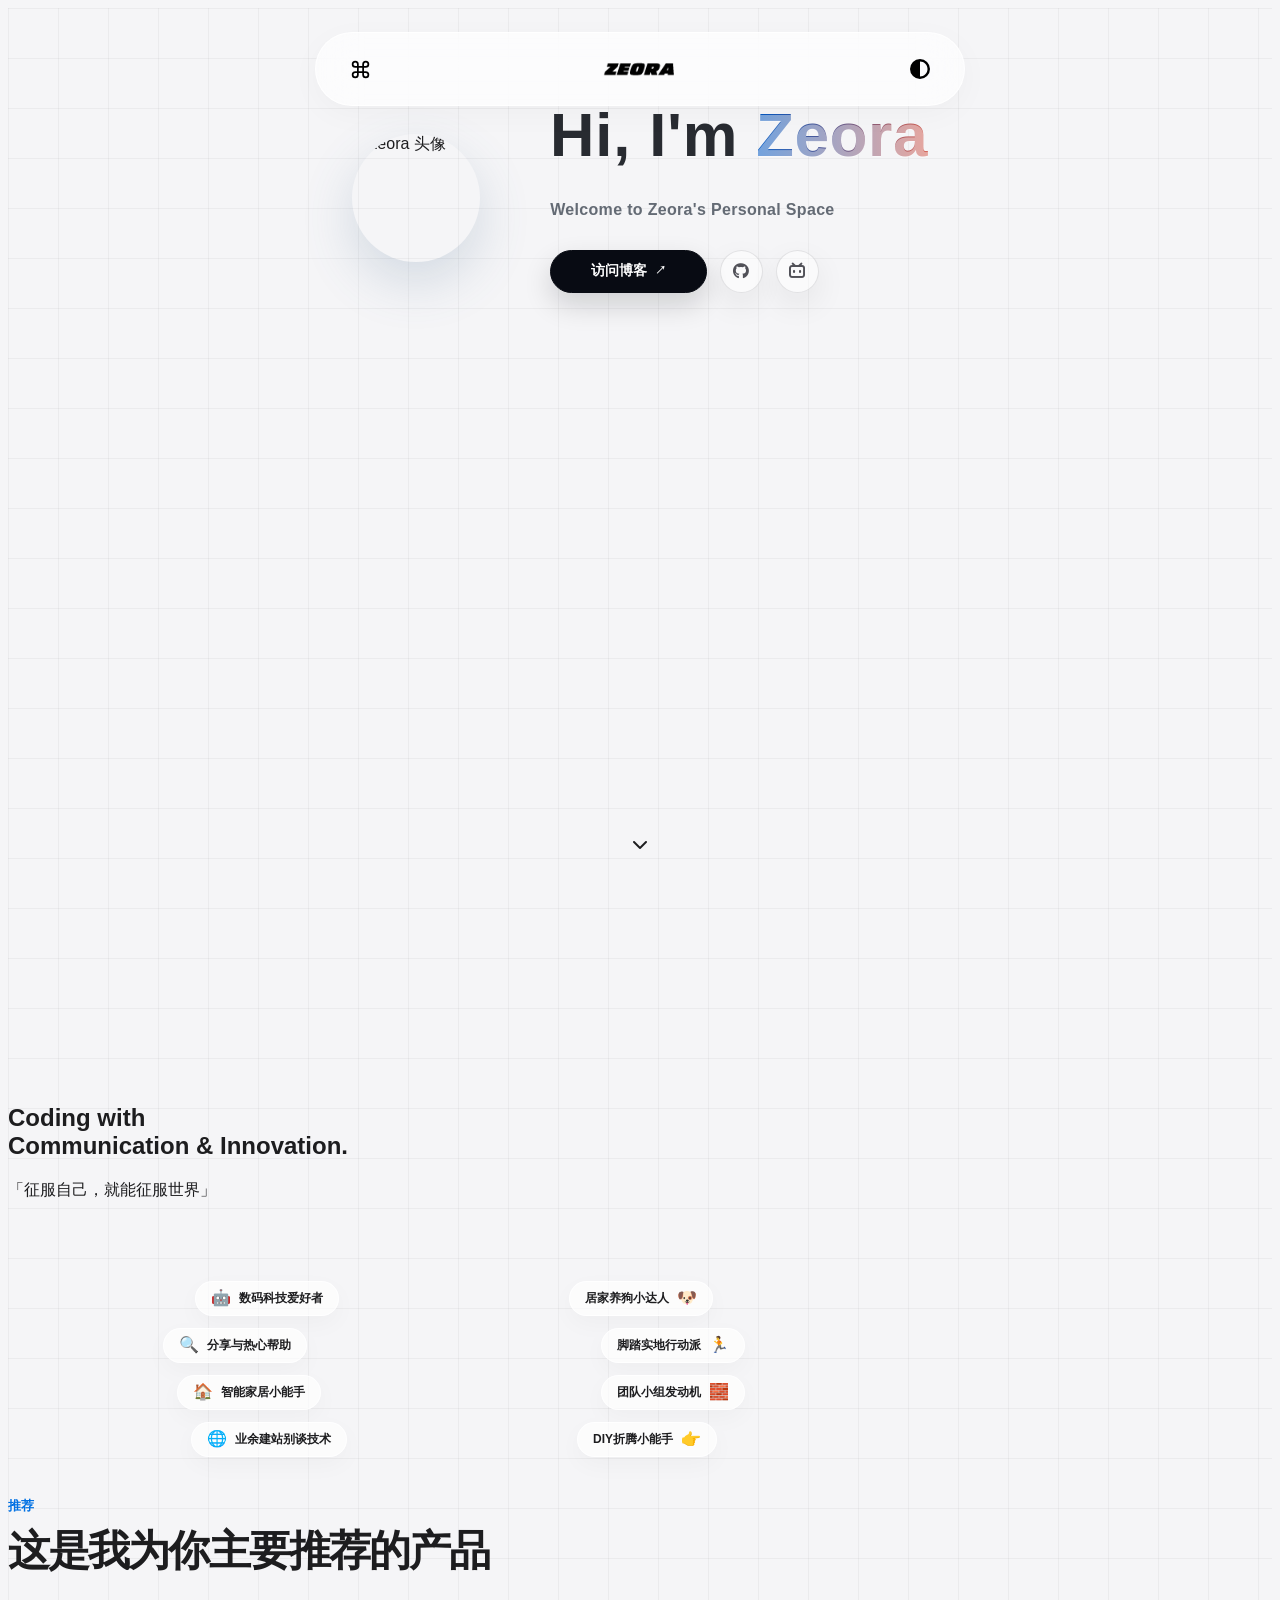
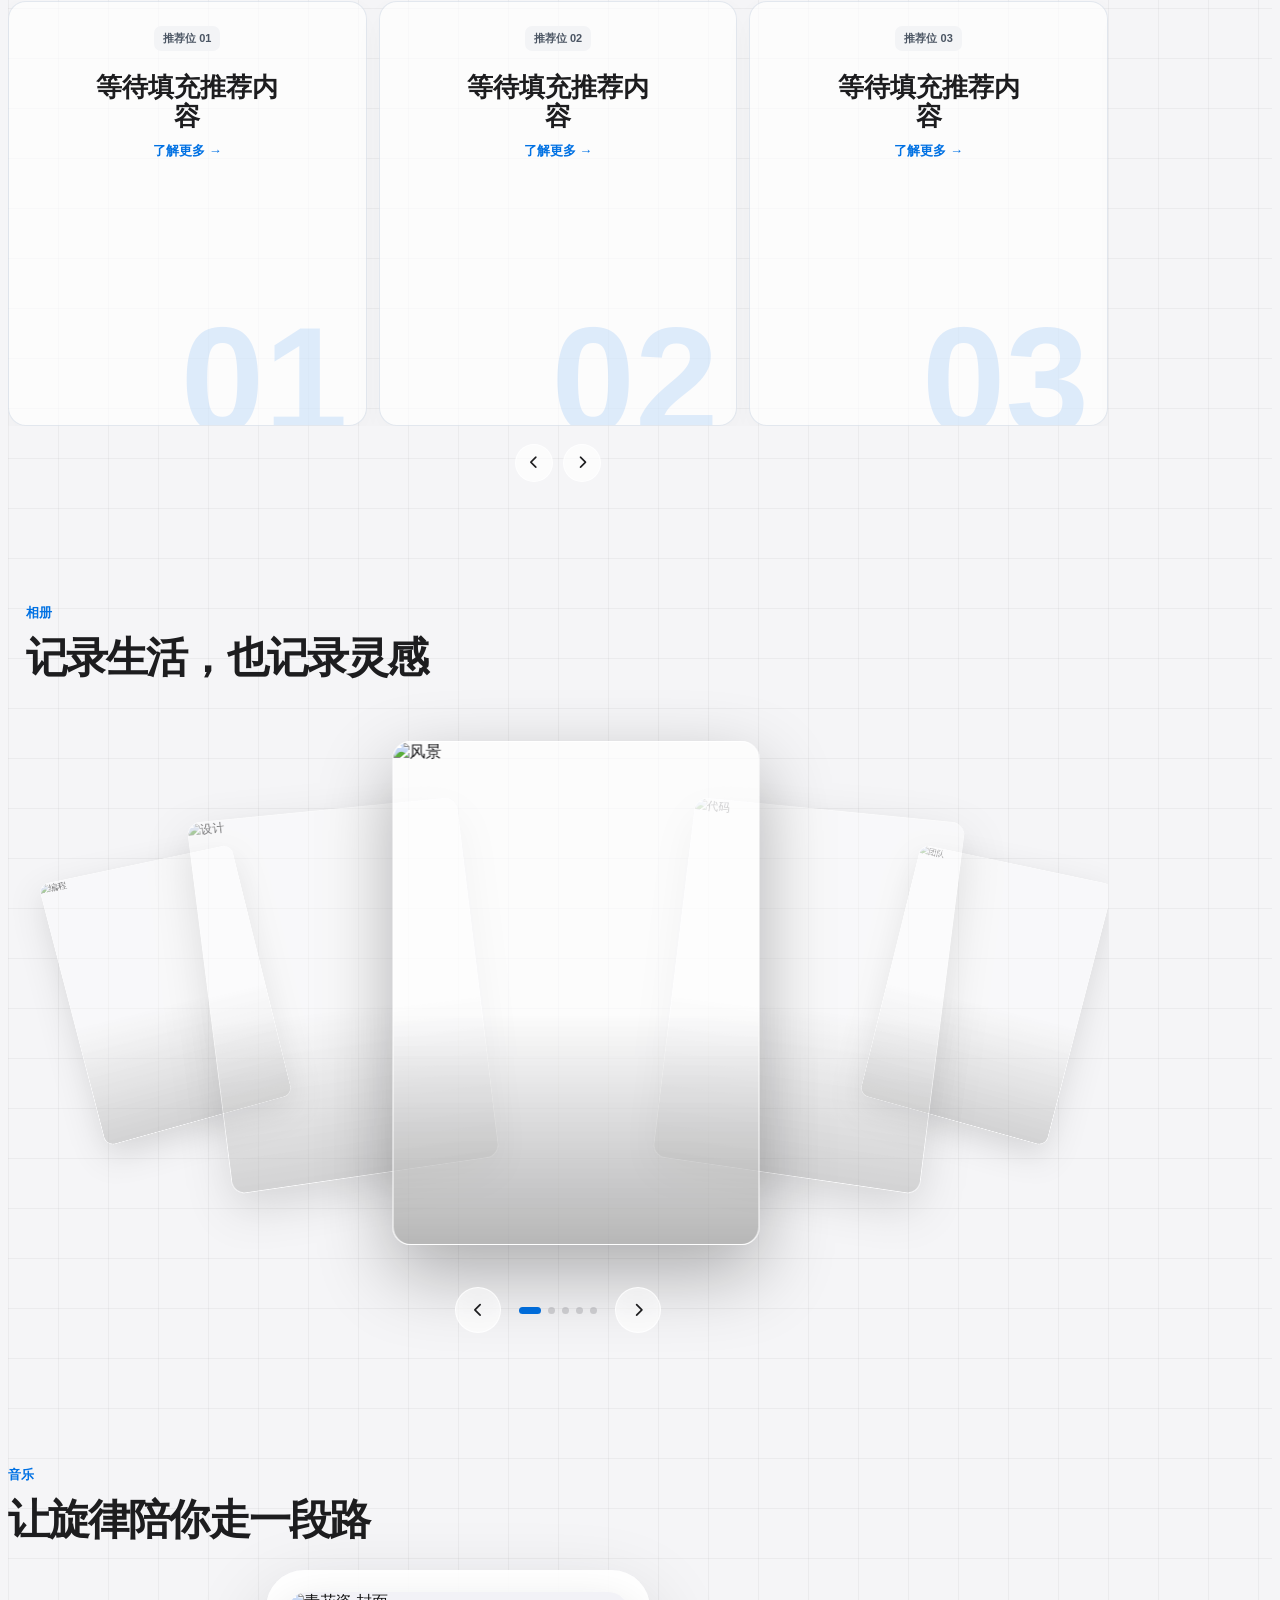
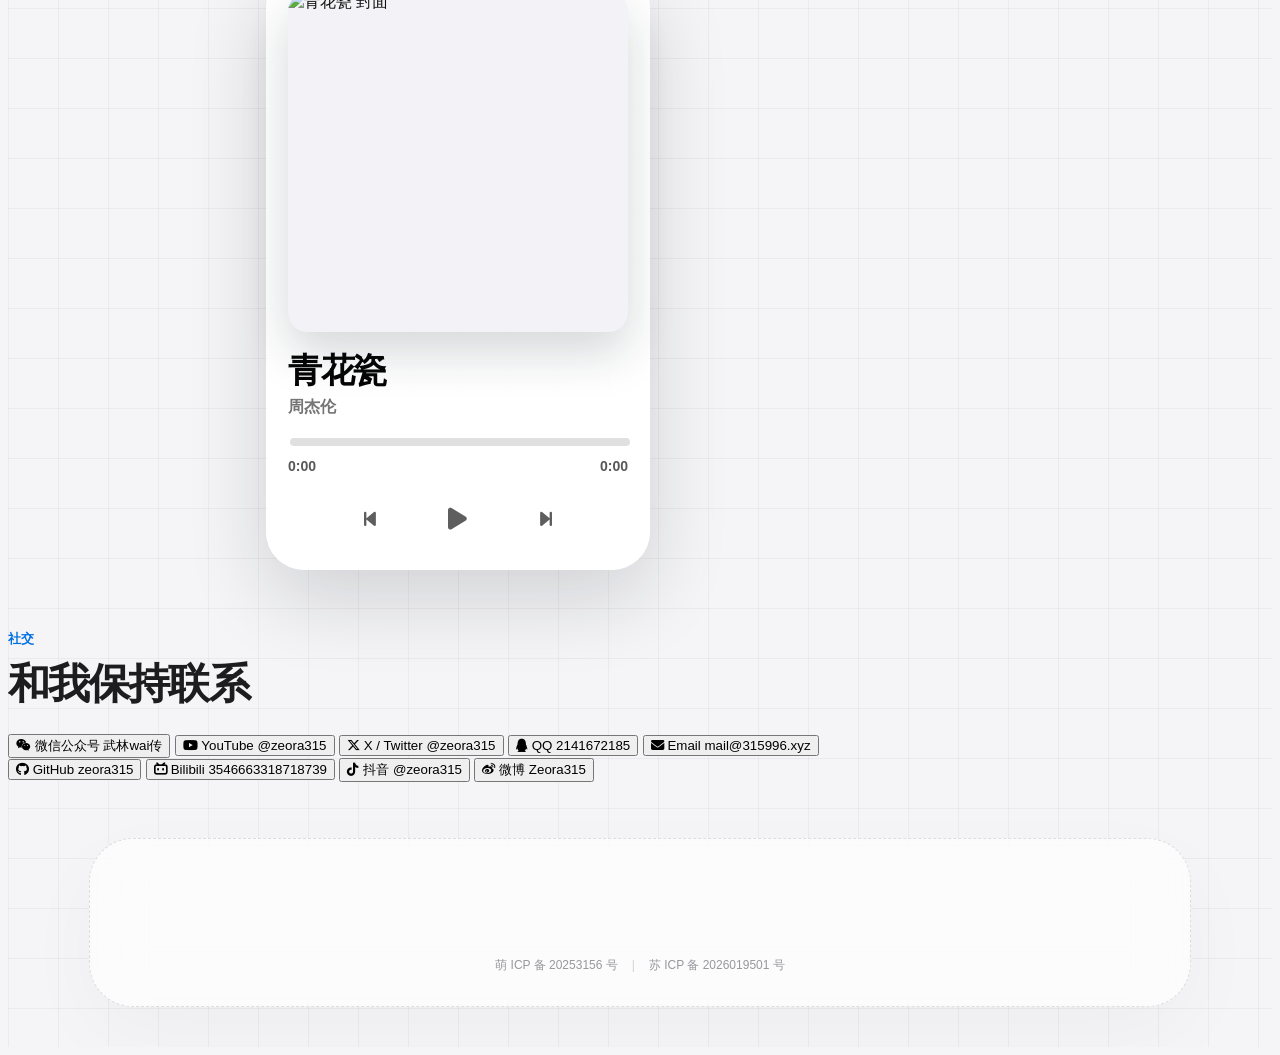
==== commit b053919f: "更新赞助页文案并移除咖啡设备卡片" ====
--- a/index.html
+++ b/index.html
@@ -51,6 +51,7 @@
                 <a href="#music" data-target="music"><i class="fa-solid fa-music" aria-hidden="true"></i><span>音乐</span></a>
                 <a href="#social" data-target="social"><i class="fa-solid fa-address-card" aria-hidden="true"></i><span>社交</span></a>
                 <a href="projects.html" data-target="projects"><i class="fa-solid fa-layer-group" aria-hidden="true"></i><span>我的项目</span></a>
+                <a href="sponsor.html" data-target="sponsor"><i class="fa-solid fa-hand-holding-heart" aria-hidden="true"></i><span>赞助</span></a>
             </div>
             <button class="nav-sheet-cancel" type="button">取消</button>
         </div>
--- a/style.css
+++ b/style.css
@@ -803,9 +803,10 @@
     line-height: 1.08;
 }
 
-/* 兜底统一：无论标题是否带其他类，网站 / 项目页主标题尺寸保持一致 */
+/* 兜底统一：无论标题是否带其他类，网站 / 项目 / 赞助页主标题尺寸保持一致 */
 #services-title,
-#projects-title {
+#projects-title,
+#sponsor-title {
     font-size: clamp(36px, 5vw, 58px);
     font-weight: 850;
     letter-spacing: -0.05em;
@@ -4408,3 +4409,286 @@
               0 0 50px rgb(0,140,255),
               0 0 100px rgb(0,140,255);
 }
+
+/* =========================================
+   赞助页 (Sponsor)
+========================================= */
+/* 顶部渐变：与网站 / 项目页同一套做法，两侧有色、中间留白、向下淡出为网格 */
+.sponsor-page {
+    background-color: var(--bg-color);
+    background-repeat: no-repeat, no-repeat, no-repeat, repeat, repeat;
+    background-position: top, top, top, 0 0, 0 0;
+    background-size: 100% 420px, 100% 420px, 100% 420px, 50px 50px, 50px 50px;
+    background-image:
+        radial-gradient(ellipse 48% 360px at 0% 0%, rgba(244, 63, 94, 0.16), transparent 72%),
+        radial-gradient(ellipse 48% 360px at 100% 0%, rgba(251, 191, 36, 0.28), transparent 72%),
+        linear-gradient(180deg, rgba(255, 255, 255, 0.94) 0%, rgba(255, 255, 255, 0.86) 34%, transparent 70%),
+        linear-gradient(var(--grid-color) 1px, transparent 1px),
+        linear-gradient(90deg, var(--grid-color) 1px, transparent 1px);
+}
+
+[data-theme="dark"] .sponsor-page {
+    background-image:
+        radial-gradient(ellipse 48% 360px at 0% 0%, rgba(244, 63, 94, 0.22), transparent 72%),
+        radial-gradient(ellipse 48% 360px at 100% 0%, rgba(251, 191, 36, 0.14), transparent 72%),
+        linear-gradient(180deg, rgba(13, 13, 15, 0.2) 0%, rgba(13, 13, 15, 0.08) 34%, transparent 70%),
+        linear-gradient(var(--grid-color) 1px, transparent 1px),
+        linear-gradient(90deg, var(--grid-color) 1px, transparent 1px);
+}
+
+.sponsor-main {
+    width: min(1100px, calc(100% - 32px));
+    margin: 0 auto;
+    padding: 132px 0 92px;
+}
+
+.sponsor-section { scroll-margin-top: 130px; }
+
+.sponsor-intro {
+    max-width: 720px;
+    margin: 0 auto 40px;
+    color: var(--text-secondary);
+    font-size: 16px;
+    line-height: 1.7;
+    text-align: center;
+}
+
+.sponsor-intro[hidden] { display: none; }
+
+.sponsor-block-title {
+    margin: clamp(44px, 6vw, 66px) 0 20px;
+    color: var(--text-primary);
+    font-size: 22px;
+    font-weight: 850;
+    letter-spacing: -0.02em;
+    text-align: center;
+}
+
+/* 赞助去向 */
+.sponsor-usage-grid,
+.sponsor-methods-grid {
+    display: grid;
+    grid-template-columns: repeat(3, minmax(0, 1fr));
+    gap: clamp(14px, 2vw, 22px);
+}
+
+.sponsor-usage,
+.sponsor-method {
+    border: 1px solid var(--card-border);
+    border-radius: 22px;
+    background: var(--card-bg);
+    box-shadow: 0 16px 42px var(--card-shadow);
+}
+
+.sponsor-usage { padding: 22px; }
+
+.sponsor-usage-grid[hidden] { display: none; }
+
+.sponsor-usage > i {
+    display: grid;
+    place-items: center;
+    width: 44px;
+    height: 44px;
+    border-radius: 13px;
+    background: rgba(244, 63, 94, 0.12);
+    color: #f43f5e;
+    font-size: 20px;
+}
+
+.sponsor-usage h3 {
+    margin: 14px 0 6px;
+    color: var(--text-primary);
+    font-size: 18px;
+    font-weight: 850;
+    letter-spacing: -0.02em;
+}
+
+.sponsor-usage p {
+    margin: 0;
+    color: var(--text-secondary);
+    font-size: 14px;
+    line-height: 1.6;
+}
+
+/* 赞助方式 */
+.sponsor-method {
+    display: flex;
+    flex-direction: column;
+    gap: 16px;
+    padding: 18px;
+    transition: border-color 220ms ease, box-shadow 220ms ease;
+}
+
+.sponsor-method:hover {
+    border-color: color-mix(in srgb, var(--method-color) 55%, var(--card-border));
+    box-shadow: 0 20px 52px var(--card-hover-shadow);
+}
+
+.sponsor-method-head {
+    display: flex;
+    align-items: center;
+    gap: 12px;
+}
+
+.sponsor-method-head > i {
+    display: grid;
+    place-items: center;
+    flex: 0 0 42px;
+    width: 42px;
+    height: 42px;
+    border-radius: 12px;
+    background: color-mix(in srgb, var(--method-color) 16%, transparent);
+    color: var(--method-color);
+    font-size: 19px;
+}
+
+.sponsor-method-head h3 {
+    margin: 0;
+    color: var(--text-primary);
+    font-size: 18px;
+    font-weight: 850;
+    letter-spacing: -0.02em;
+}
+
+.sponsor-method-head p {
+    margin: 4px 0 0;
+    color: var(--text-secondary);
+    font-size: 13px;
+}
+
+.sponsor-qr {
+    display: grid;
+    aspect-ratio: 1;
+    place-items: center;
+    overflow: hidden;
+    border: 1px solid var(--card-border);
+    border-radius: 18px;
+    background: rgba(255, 255, 255, 0.55);
+}
+
+[data-theme="dark"] .sponsor-qr { background: rgba(255, 255, 255, 0.05); }
+
+.sponsor-qr img {
+    width: 100%;
+    height: 100%;
+    object-fit: contain;
+}
+
+/* 收款码带跳转地址时整块可点击 */
+.sponsor-qr-link {
+    display: block;
+    width: 100%;
+    height: 100%;
+    transition: transform 240ms ease;
+}
+
+.sponsor-qr-link:hover,
+.sponsor-qr-link:focus-visible { transform: scale(1.02); }
+
+.sponsor-qr-placeholder {
+    display: flex;
+    flex-direction: column;
+    align-items: center;
+    gap: 8px;
+    color: var(--text-secondary);
+    font-size: 13px;
+    font-weight: 700;
+}
+
+.sponsor-qr-placeholder i { font-size: 40px; opacity: 0.5; }
+
+.sponsor-method-actions {
+    display: flex;
+    flex-wrap: wrap;
+    gap: 10px;
+}
+
+.sponsor-method-actions:empty { display: none; }
+
+.sponsor-action {
+    display: inline-flex;
+    align-items: center;
+    gap: 7px;
+    padding: 9px 16px;
+    border: 1.5px solid var(--card-border);
+    border-radius: 999px;
+    background: var(--card-bg);
+    color: var(--text-primary);
+    font-family: inherit;
+    font-size: 13px;
+    font-weight: 800;
+    line-height: 1;
+    text-decoration: none;
+    cursor: pointer;
+    transition: background 180ms ease, border-color 180ms ease, color 180ms ease;
+}
+
+.sponsor-action i { color: currentColor; }
+
+.sponsor-action:hover,
+.sponsor-action:focus-visible {
+    border-color: var(--method-color);
+    background: var(--method-color);
+    color: #fff;
+}
+
+/* 赞助名单 */
+.sponsor-list {
+    display: flex;
+    flex-direction: column;
+    gap: 10px;
+}
+
+.sponsor-row {
+    padding: 15px 18px;
+    border: 1px solid var(--card-border);
+    border-radius: 18px;
+    background: var(--card-bg);
+    box-shadow: 0 8px 22px var(--card-shadow);
+}
+
+.sponsor-row-main,
+.sponsor-row-sub {
+    display: flex;
+    align-items: baseline;
+    justify-content: space-between;
+    gap: 12px;
+}
+
+.sponsor-row-sub { margin-top: 6px; }
+
+.sponsor-name { color: var(--text-primary); font-size: 15px; font-weight: 800; }
+.sponsor-amount { color: var(--text-primary); font-size: 14px; font-weight: 800; }
+.sponsor-date { color: var(--text-secondary); font-size: 12px; font-weight: 700; }
+
+.sponsor-message {
+    margin: 0;
+    color: var(--text-secondary);
+    font-size: 13px;
+    line-height: 1.6;
+    text-align: right;
+}
+
+.sponsor-empty {
+    margin: 0;
+    padding: 26px;
+    border: 1px dashed var(--card-border);
+    border-radius: 18px;
+    color: var(--text-secondary);
+    font-size: 14px;
+    text-align: center;
+}
+
+@media (max-width: 860px) {
+    .sponsor-usage-grid,
+    .sponsor-methods-grid { grid-template-columns: repeat(2, minmax(0, 1fr)); }
+}
+
+@media (max-width: 640px) {
+    .sponsor-main { padding-top: 120px; }
+    .sponsor-usage-grid,
+    .sponsor-methods-grid { grid-template-columns: 1fr; }
+    .sponsor-qr { width: 100%; max-width: 280px; margin: 0 auto; }
+    .sponsor-row-sub { flex-direction: column; align-items: flex-start; }
+    .sponsor-message { text-align: left; }
+}
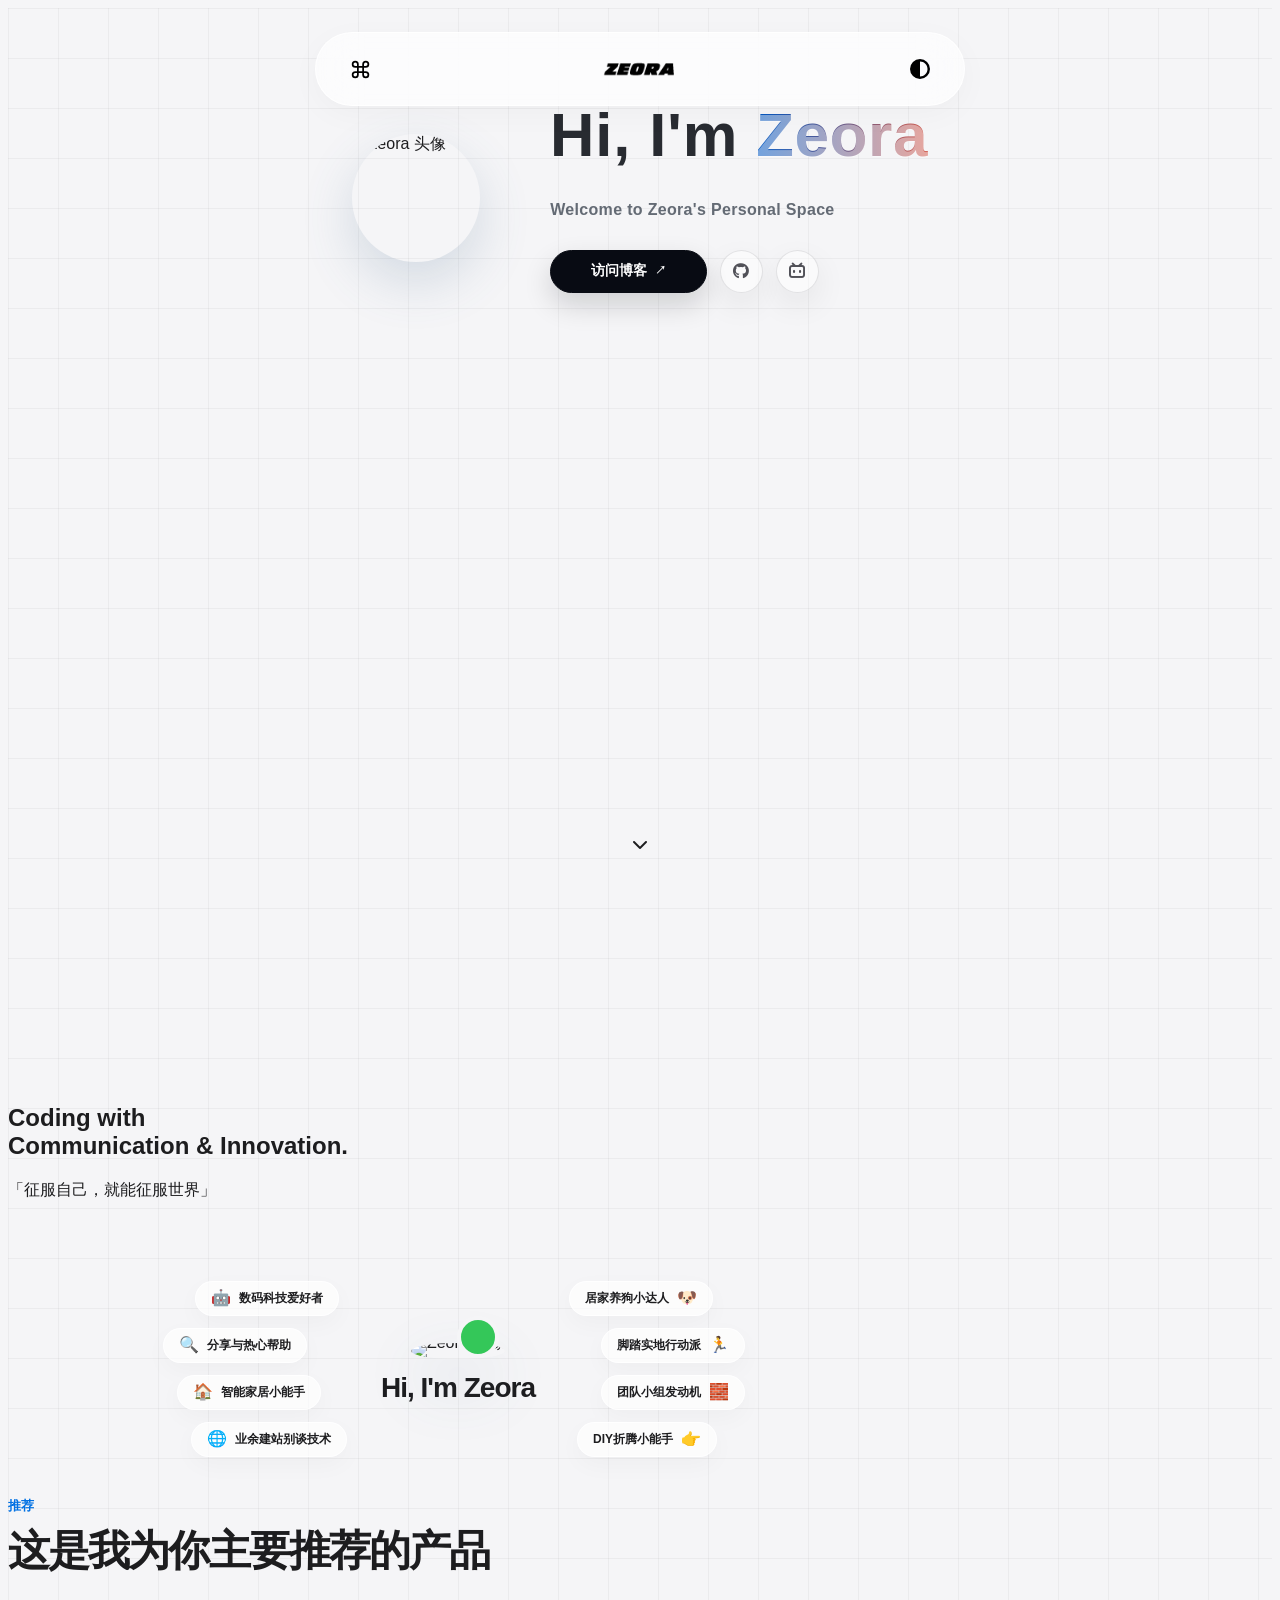
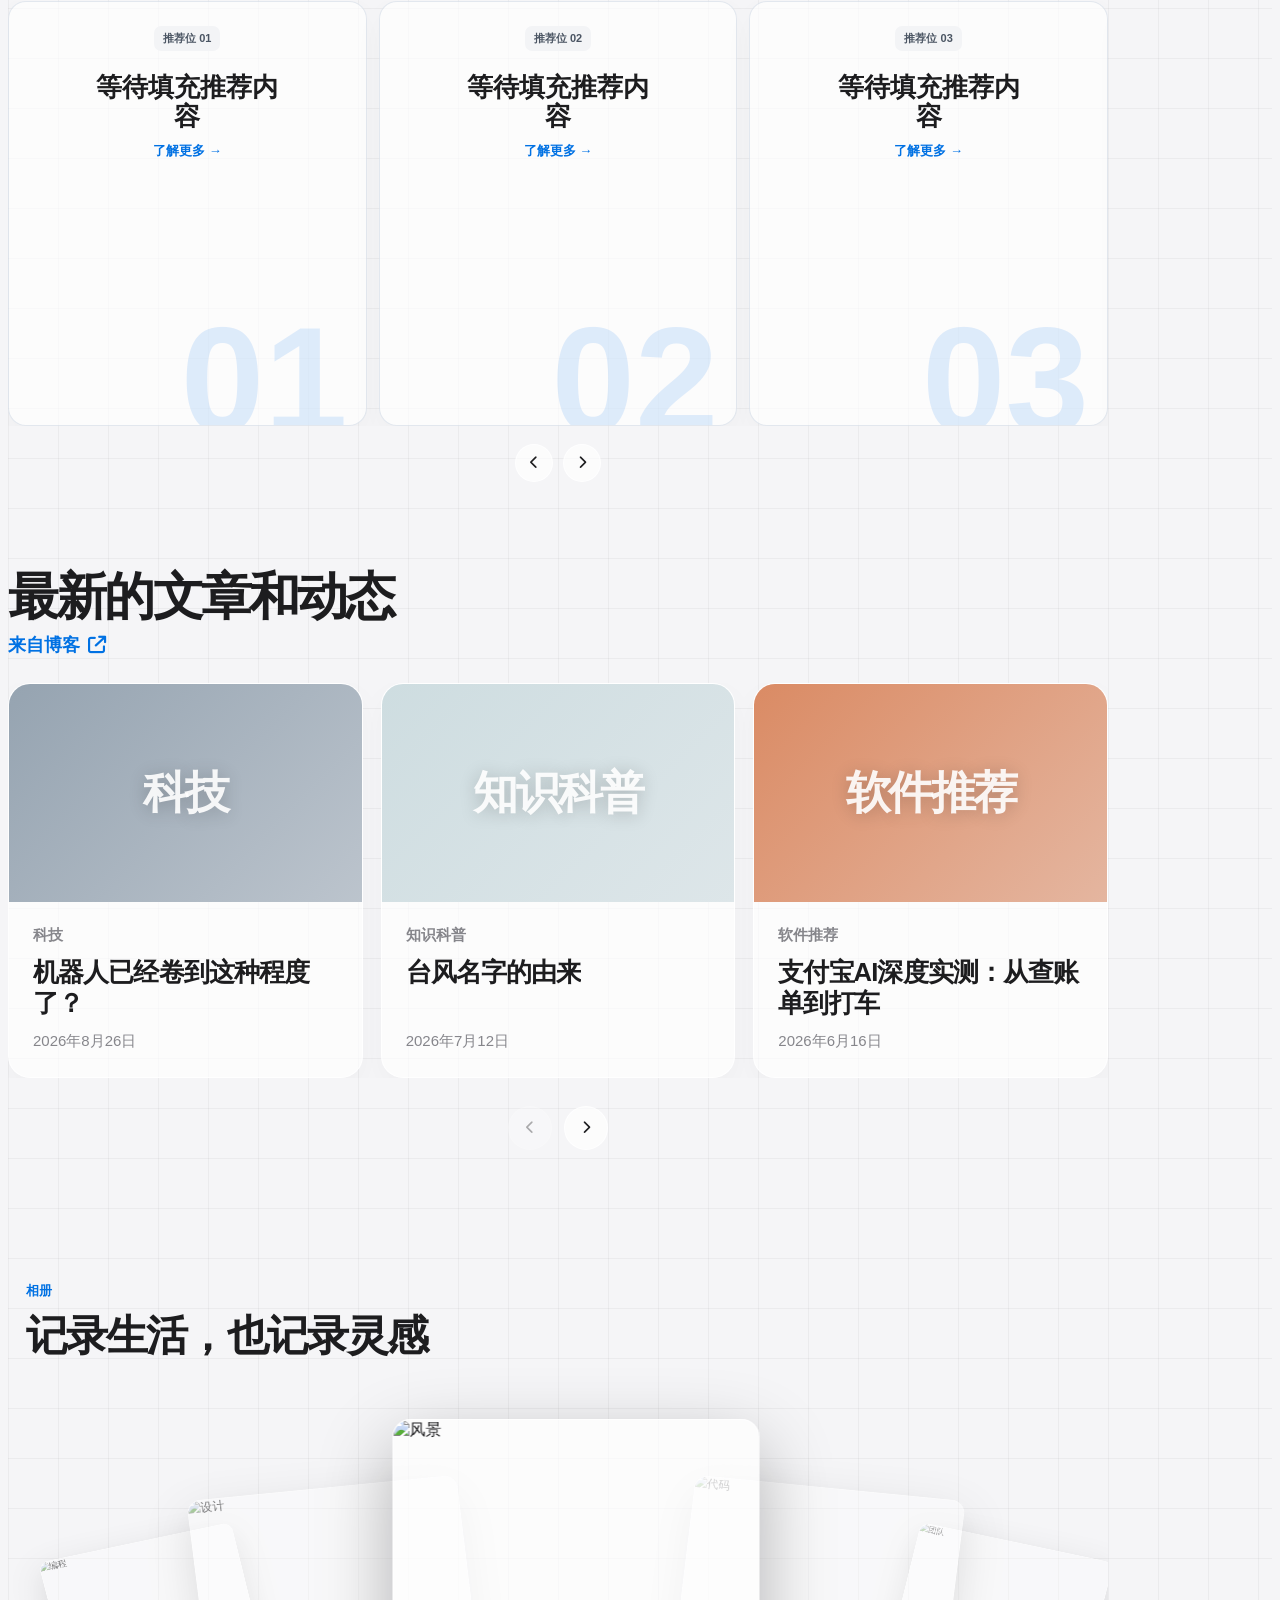
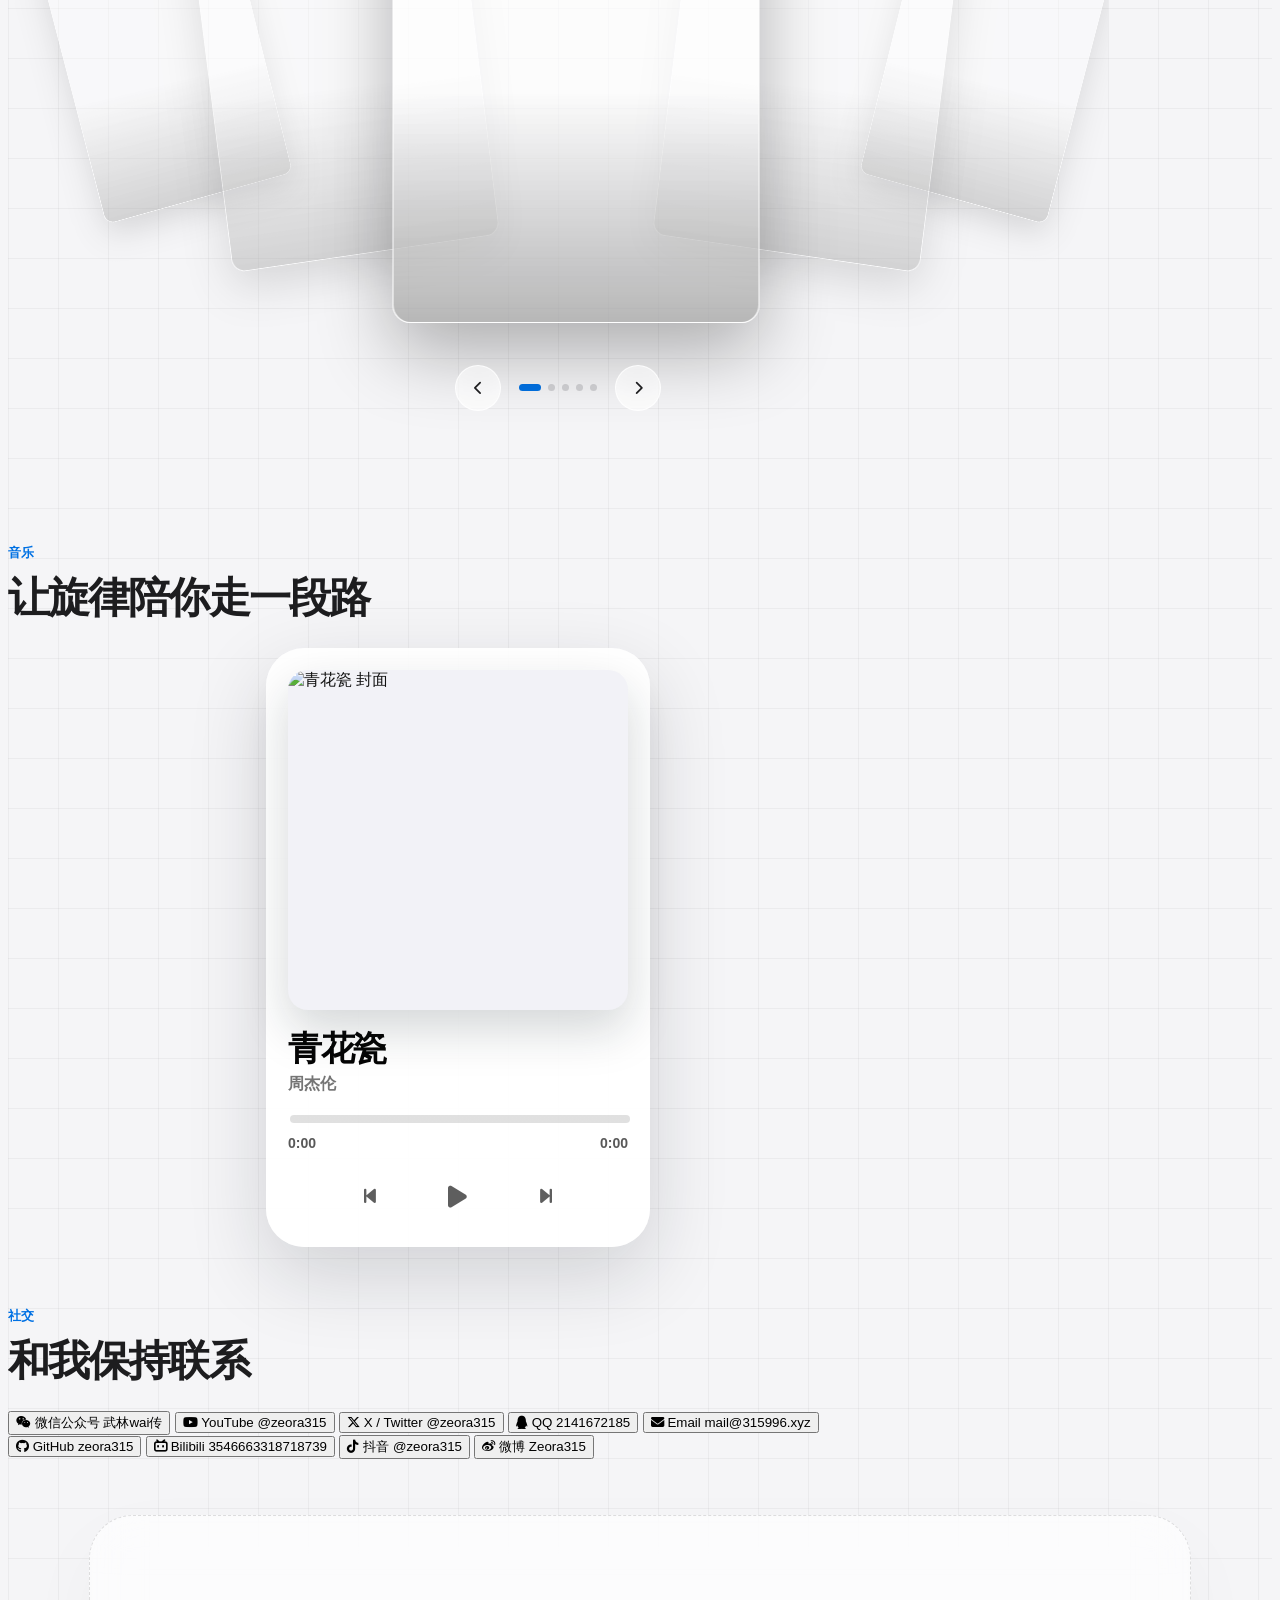
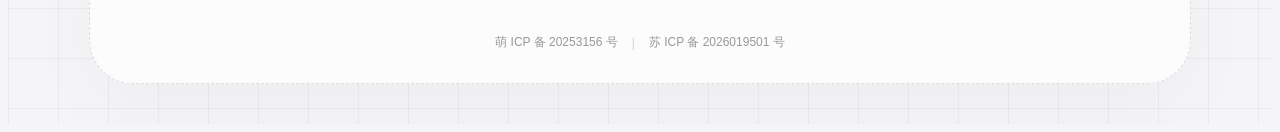
==== commit 55d44e34: "Add RSS blog recommendations to homepage" ====
--- a/index.html
+++ b/index.html
@@ -11,7 +11,7 @@
     <link href="https://cdn.bootcdn.net/ajax/libs/font-awesome/6.5.1/css/all.min.css" rel="stylesheet">
     <link href="https://cdn.bootcdn.net/ajax/libs/tailwindcss/2.2.19/tailwind.min.css" rel="stylesheet">
     <!-- 配置：主样式文件和缓存版本号；修改版本号可强制浏览器重新加载 style.css -->
-    <link rel="stylesheet" href="style.css?v=34">
+    <link rel="stylesheet" href="style.css?v=36">
 </head>
 <body class="antialiased">
 
@@ -169,6 +169,27 @@
             </div>
         </section>
 
+        <!-- 博客推荐：从 Atom RSS 自动读取最新文章，封面优先使用正文首图。 -->
+        <section id="blog" class="blog-recommendations-section reveal-up" aria-labelledby="blog-title">
+            <div class="container mx-auto px-4" style="max-width: 1100px;">
+                <div class="blog-heading">
+                    <div class="blog-heading-copy">
+                        <h2 id="blog-title">最新的文章和动态</h2>
+                        <a class="blog-source-link" href="https://blog.zeora.top" target="_blank" rel="noopener noreferrer">来自博客 <i class="fa-solid fa-arrow-up-right-from-square" aria-hidden="true"></i></a>
+                    </div>
+                </div>
+                <div class="blog-recommendations-viewport">
+                    <div class="blog-recommendations-track" aria-live="polite">
+                        <div class="blog-feed-state">正在加载文章…</div>
+                    </div>
+                </div>
+                <div class="blog-recommendations-controls" aria-label="博客文章切换">
+                    <button class="blog-arrow blog-arrow-prev" type="button" aria-label="上一篇文章"><i class="fa-solid fa-chevron-left" aria-hidden="true"></i></button>
+                    <button class="blog-arrow blog-arrow-next" type="button" aria-label="下一篇文章"><i class="fa-solid fa-chevron-right" aria-hidden="true"></i></button>
+                </div>
+            </div>
+        </section>
+
         <!-- 相册：从 gallery.html 搬到首页，保留 Coverflow 交互。 -->
         <section id="gallery" class="carousel-section reveal-up" aria-labelledby="gallery-title">
             <div class="recommendations-heading gallery-heading">
@@ -330,7 +351,7 @@
     </div>
 
     <!-- 配置：主页脚本和缓存版本号；修改版本号可让浏览器重新加载 script.js -->
-    <script src="data.js?v=1"></script>
+    <script src="data.js?v=3"></script>
     <script src="script.js?v=19"></script>
 
     <!-- 加载动画 -->
--- a/style.css
+++ b/style.css
@@ -1488,6 +1488,189 @@
     .project-card { min-height: 260px; padding: 24px; }
 }
 
+/* 项目页：按类型分组的图标列表 */
+.projects-grid {
+    display: flex;
+    flex-direction: column;
+    gap: clamp(64px, 8vw, 96px);
+}
+
+.projects-page .projects-heading-block {
+    margin-left: 0;
+    margin-right: 0;
+    text-align: left;
+}
+
+.projects-page .navbar-container {
+    box-sizing: border-box;
+}
+
+.projects-page .projects-heading-block > p:last-child {
+    margin-left: 0;
+    margin-right: 0;
+}
+
+.project-group-heading {
+    margin-bottom: 30px;
+}
+
+.project-group-heading h2 {
+    margin: 0;
+    color: var(--text-primary);
+    font-size: clamp(30px, 4vw, 46px);
+    font-weight: 850;
+    letter-spacing: -0.045em;
+    line-height: 1.08;
+}
+
+.project-group-heading p {
+    max-width: 620px;
+    margin: 10px 0 0;
+    color: var(--text-secondary);
+    font-size: 17px;
+    line-height: 1.55;
+    overflow-wrap: anywhere;
+}
+
+.project-group-items {
+    display: grid;
+    grid-template-columns: repeat(3, minmax(0, 1fr));
+    gap: 48px 70px;
+}
+
+.project-list-item {
+    display: grid;
+    grid-template-columns: 112px minmax(0, 1fr);
+    align-items: center;
+    gap: 22px;
+    min-width: 0;
+}
+
+.project-list-icon-link {
+    display: block;
+    width: 112px;
+    height: 112px;
+    overflow: hidden;
+    border-radius: 28px;
+    background: var(--card-bg);
+    box-shadow: 0 12px 28px var(--card-shadow);
+    transition: transform 220ms ease, box-shadow 220ms ease;
+}
+
+.project-list-icon {
+    display: block;
+    width: 100%;
+    height: 100%;
+    object-fit: cover;
+}
+
+.project-list-icon-placeholder {
+    display: grid;
+    place-items: center;
+    color: var(--text-secondary);
+    font-size: 30px;
+    background: linear-gradient(135deg, rgba(10, 132, 255, 0.18), rgba(124, 58, 237, 0.18));
+}
+
+.project-list-copy {
+    min-width: 0;
+}
+
+.project-list-title-row {
+    display: flex;
+    flex-wrap: wrap;
+    align-items: center;
+    gap: 8px;
+}
+
+.project-list-title-row h3 {
+    margin: 0;
+    color: var(--text-primary);
+    font-size: clamp(20px, 2vw, 27px);
+    font-weight: 850;
+    letter-spacing: -0.035em;
+    line-height: 1.1;
+}
+
+.project-list-badge {
+    display: inline-flex;
+    align-items: center;
+    min-height: 24px;
+    padding: 3px 8px;
+    border-radius: 8px;
+    background: #10b981;
+    color: #fff;
+    font-size: 12px;
+    font-weight: 850;
+    line-height: 1;
+}
+
+.project-list-copy > p {
+    margin: 9px 0 0;
+    color: var(--text-secondary);
+    font-size: 15px;
+    line-height: 1.55;
+    max-width: 100%;
+    overflow-wrap: anywhere;
+}
+
+.project-list-action {
+    display: inline-flex;
+    align-items: center;
+    gap: 8px;
+    margin-top: 17px;
+    padding: 10px 20px;
+    border-radius: 999px;
+    background: #0a84ff;
+    color: #fff;
+    font-size: 15px;
+    font-weight: 850;
+    line-height: 1;
+    text-decoration: none;
+    box-shadow: 0 8px 18px rgba(10, 132, 255, 0.2);
+    transition: transform 180ms ease, background 180ms ease, box-shadow 180ms ease;
+}
+
+.project-list-action i {
+    transition: transform 180ms ease;
+}
+
+.project-list-item:hover .project-list-icon-link,
+.project-list-icon-link:focus-visible {
+    transform: translateY(-3px);
+    box-shadow: 0 18px 34px var(--card-hover-shadow);
+}
+
+.project-list-action:hover,
+.project-list-action:focus-visible {
+    background: #006ed8;
+    color: #fff;
+    transform: translateY(-1px);
+    box-shadow: 0 12px 24px rgba(10, 132, 255, 0.28);
+}
+
+.project-list-action:hover i,
+.project-list-action:focus-visible i { transform: translateX(2px); }
+
+[data-theme="dark"] .project-list-badge { background: #10b981; }
+
+@media (max-width: 980px) {
+    .project-group-items {
+        grid-template-columns: repeat(2, minmax(0, 1fr));
+        gap: 42px 40px;
+    }
+}
+
+@media (max-width: 640px) {
+    .project-group-heading { margin-bottom: 22px; }
+    .project-group-items { grid-template-columns: 1fr; gap: 34px; }
+    .project-list-item { grid-template-columns: 88px minmax(0, 1fr); gap: 16px; }
+    .project-list-icon-link { width: 88px; height: 88px; border-radius: 22px; }
+    .project-list-title-row h3 { font-size: 21px; }
+    .project-list-copy > p { font-size: 14px; }
+    .project-list-action { margin-top: 13px; padding: 9px 17px; font-size: 14px; }
+}
+
 .services-grid {
     display: grid;
     grid-template-columns: repeat(3, minmax(0, 1fr));
@@ -3374,6 +3557,208 @@
     .recommendations-track { transition-duration: 1ms; }
 }
 
+/* 博客推荐区域 */
+.blog-recommendations-section {
+    padding: 34px 0 64px;
+    scroll-margin-top: 120px;
+}
+
+.blog-heading {
+    margin-bottom: 26px;
+}
+
+.blog-heading-copy {
+    display: flex;
+    flex-direction: column;
+    align-items: flex-start;
+    gap: 10px;
+}
+
+.blog-heading h2 {
+    margin: 0;
+    color: var(--text-primary);
+    font-size: clamp(30px, 4vw, 52px);
+    font-weight: 850;
+    letter-spacing: -0.055em;
+    line-height: 1.04;
+}
+
+.blog-source-link {
+    display: inline-flex;
+    align-items: center;
+    gap: 8px;
+    color: var(--accent-blue);
+    font-size: 18px;
+    font-weight: 800;
+    text-decoration: none;
+    transition: color 180ms ease, transform 180ms ease;
+}
+
+.blog-source-link:hover,
+.blog-source-link:focus-visible {
+    color: var(--text-primary);
+    transform: translateX(3px);
+}
+
+.blog-recommendations-viewport {
+    overflow: hidden;
+}
+
+.blog-recommendations-track {
+    display: grid;
+    grid-auto-flow: column;
+    grid-auto-columns: calc((100% - 36px) / 3);
+    gap: 18px;
+    transition: transform 480ms cubic-bezier(0.16, 1, 0.3, 1);
+}
+
+.blog-card {
+    display: flex;
+    flex-direction: column;
+    min-width: 0;
+    overflow: hidden;
+    border: 1px solid var(--card-border);
+    border-radius: 22px;
+    background: var(--card-bg);
+    color: inherit;
+    text-decoration: none;
+    box-shadow: 0 12px 32px var(--card-shadow);
+    transition: transform 220ms ease, box-shadow 220ms ease, border-color 220ms ease;
+}
+
+.blog-card:hover,
+.blog-card:focus-visible {
+    transform: translateY(-4px);
+    border-color: color-mix(in srgb, var(--accent-blue) 28%, var(--card-border));
+    box-shadow: 0 20px 42px var(--card-hover-shadow);
+}
+
+.blog-card-cover {
+    position: relative;
+    aspect-ratio: 1.62;
+    overflow: hidden;
+    background: #d9e0e5;
+}
+
+.blog-card-cover img {
+    display: block;
+    width: 100%;
+    height: 100%;
+    object-fit: cover;
+    transition: transform 500ms cubic-bezier(0.16, 1, 0.3, 1);
+}
+
+.blog-card:hover .blog-card-cover img,
+.blog-card:focus-visible .blog-card-cover img {
+    transform: scale(1.04);
+}
+
+.blog-card-cover-fallback {
+    display: grid;
+    place-items: center;
+    background: linear-gradient(135deg, color-mix(in srgb, var(--blog-cover-color) 88%, #fff), color-mix(in srgb, var(--blog-cover-color) 52%, var(--bg-color)));
+}
+
+.blog-card-cover-fallback span {
+    padding: 16px 22px;
+    color: rgba(255, 255, 255, 0.9);
+    font-size: clamp(28px, 3.5vw, 54px);
+    font-weight: 900;
+    letter-spacing: -0.06em;
+    text-align: center;
+    text-shadow: 0 2px 18px rgba(0, 0, 0, 0.2);
+}
+
+.blog-card-body {
+    display: flex;
+    flex: 1;
+    flex-direction: column;
+    align-items: flex-start;
+    gap: 12px;
+    padding: 24px 24px 26px;
+}
+
+.blog-card-category {
+    color: var(--text-secondary);
+    font-size: 15px;
+    font-weight: 700;
+}
+
+.blog-card h3 {
+    display: -webkit-box;
+    min-height: 2.45em;
+    margin: 0;
+    overflow: hidden;
+    color: var(--text-primary);
+    font-size: clamp(19px, 2vw, 26px);
+    font-weight: 850;
+    letter-spacing: -0.035em;
+    line-height: 1.22;
+    -webkit-box-orient: vertical;
+    -webkit-line-clamp: 2;
+}
+
+.blog-card time {
+    margin-top: auto;
+    color: var(--text-secondary);
+    font-size: 15px;
+}
+
+.blog-recommendations-controls {
+    display: flex;
+    justify-content: center;
+    gap: 12px;
+    margin-top: 28px;
+}
+
+.blog-arrow {
+    display: inline-flex;
+    align-items: center;
+    justify-content: center;
+    width: 44px;
+    height: 44px;
+    border: 1px solid var(--card-border);
+    border-radius: 50%;
+    background: var(--card-bg);
+    color: var(--text-primary);
+    cursor: pointer;
+    transition: transform 180ms ease, background 180ms ease, color 180ms ease, opacity 180ms ease;
+}
+
+.blog-arrow:hover:not(:disabled),
+.blog-arrow:focus-visible:not(:disabled) {
+    background: var(--text-primary);
+    color: var(--bg-color);
+    transform: translateY(-2px);
+}
+
+.blog-arrow:disabled {
+    cursor: default;
+    opacity: 0.35;
+}
+
+.blog-feed-state {
+    grid-column: 1 / -1;
+    padding: 56px 24px;
+    border: 1px dashed var(--card-border);
+    border-radius: 18px;
+    color: var(--text-secondary);
+    text-align: center;
+}
+
+@media (max-width: 760px) {
+    .blog-recommendations-track { grid-auto-columns: 100%; }
+    .blog-heading h2 { font-size: 34px; }
+}
+
+@media (prefers-reduced-motion: reduce) {
+    .blog-recommendations-track,
+    .blog-card,
+    .blog-card-cover img,
+    .blog-source-link,
+    .blog-arrow { transition-duration: 1ms; }
+}
+
 /* 音乐播放器 */
 .music-section {
     min-height: calc(100dvh - 120px);
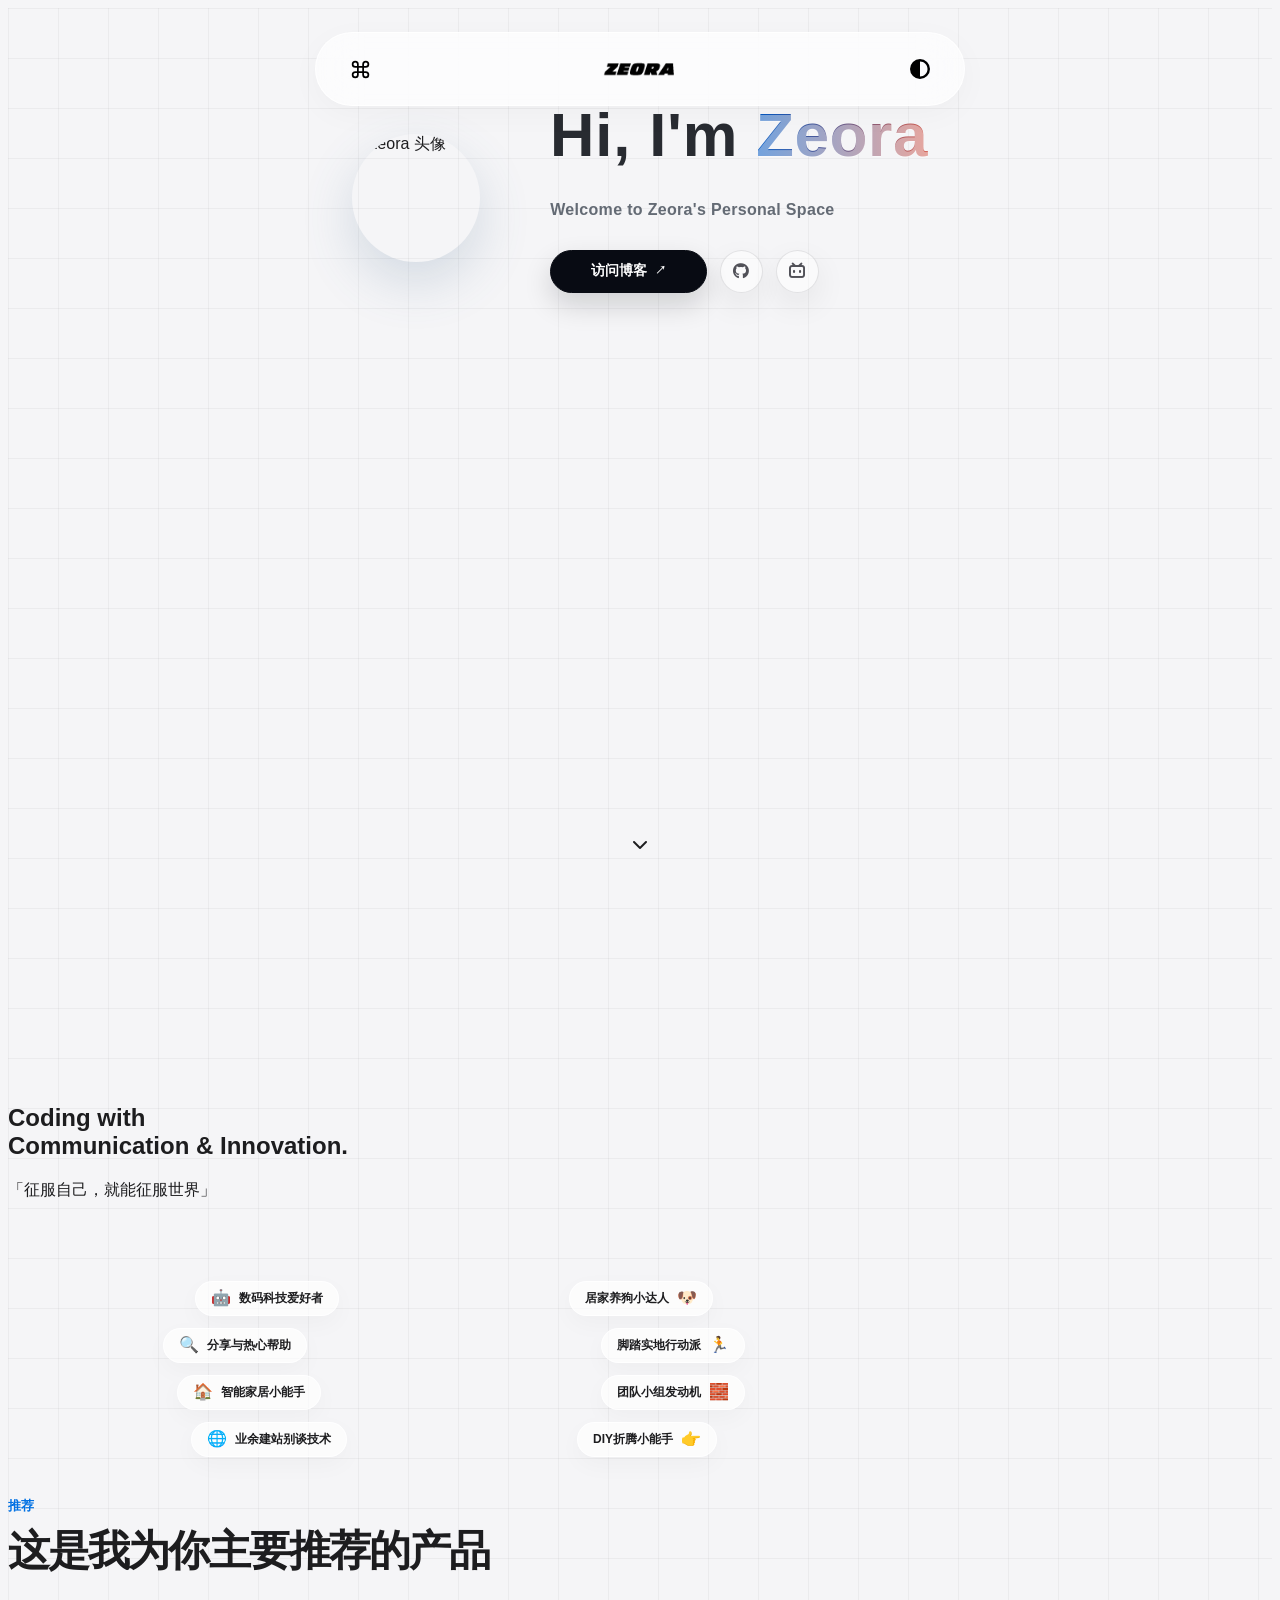
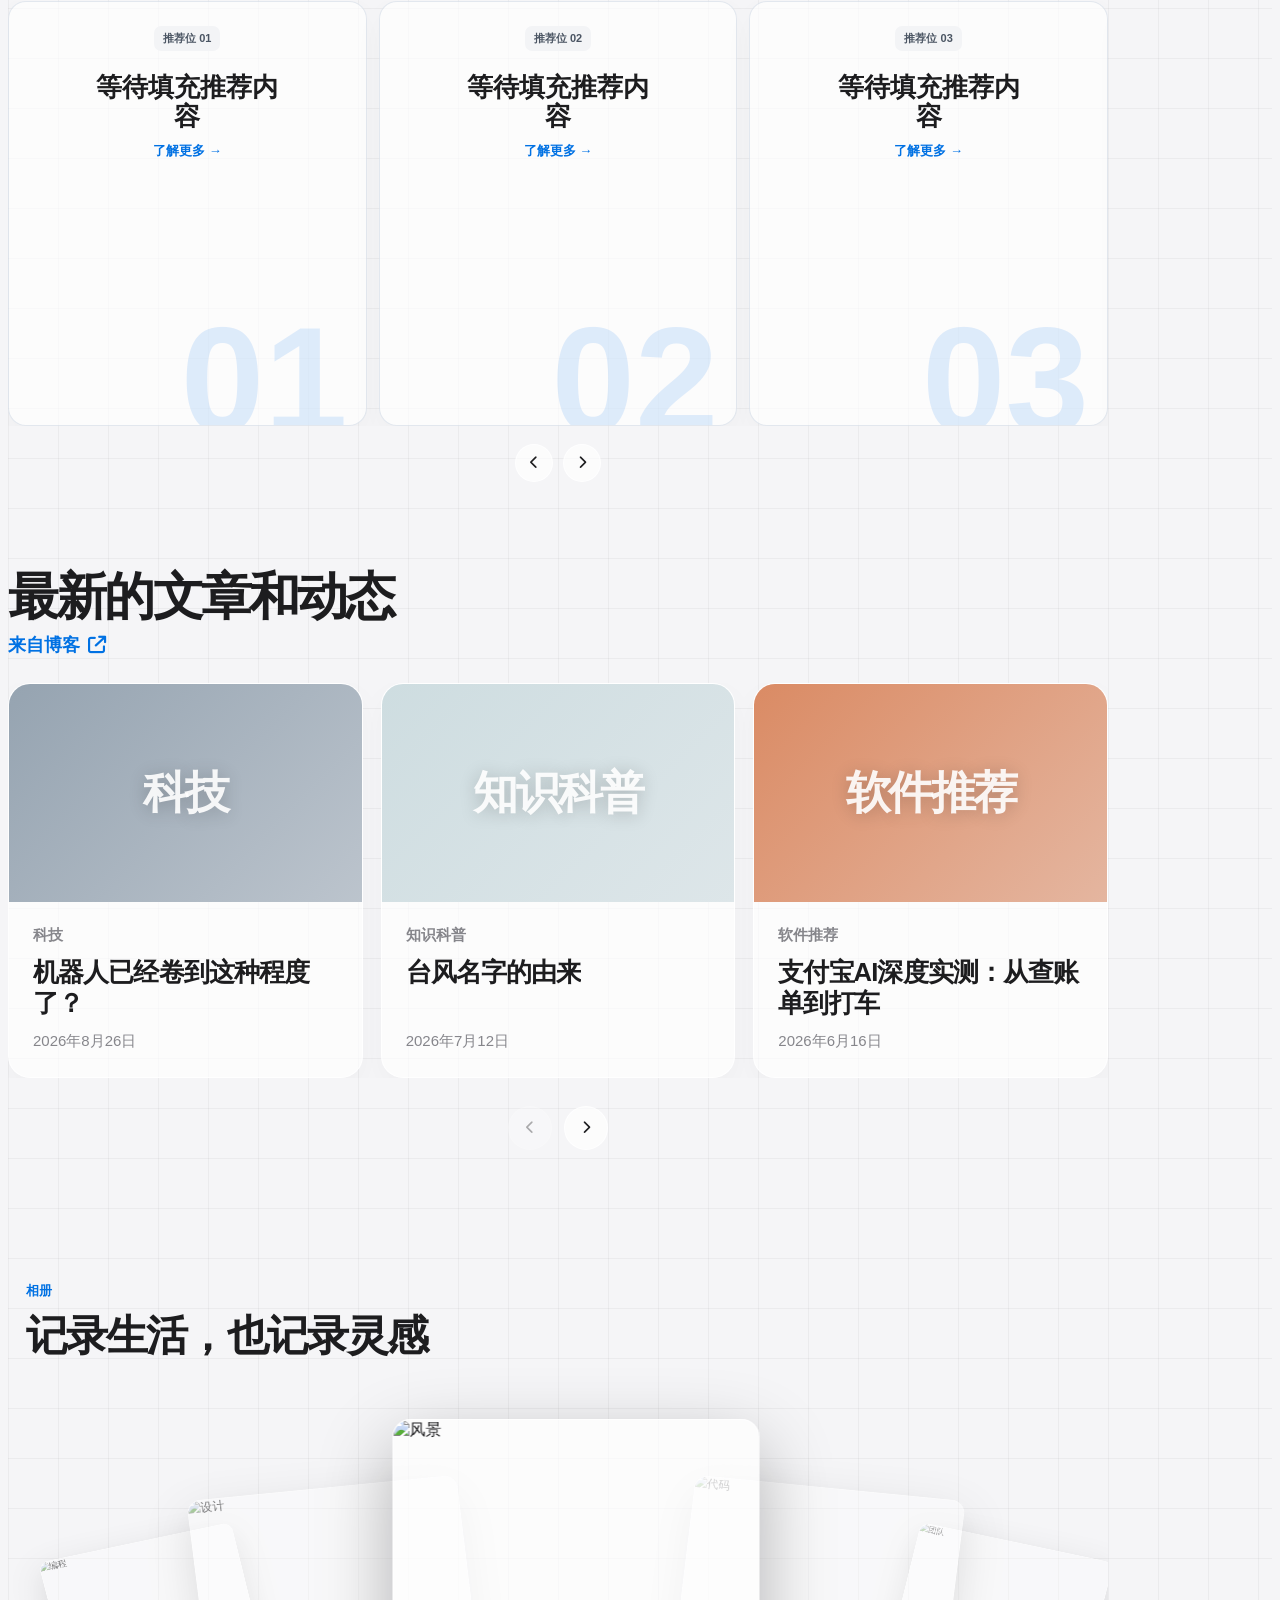
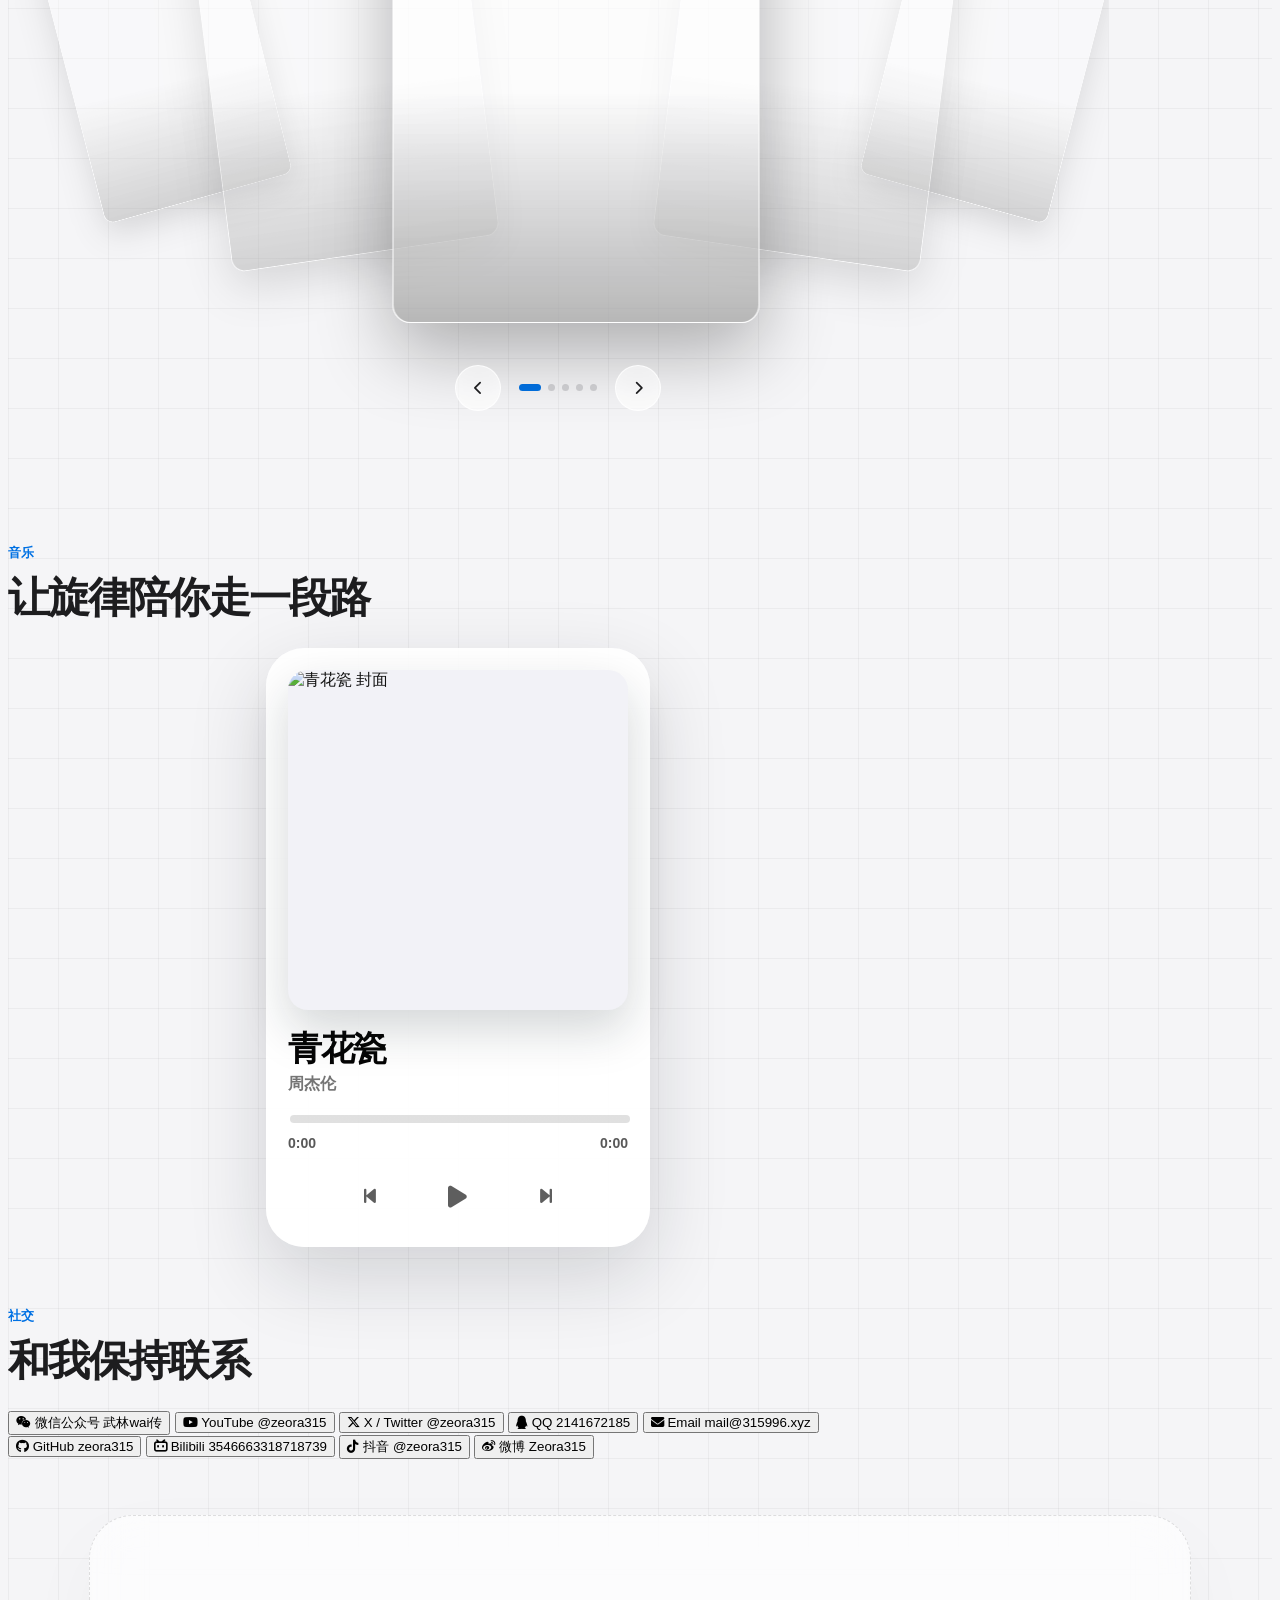
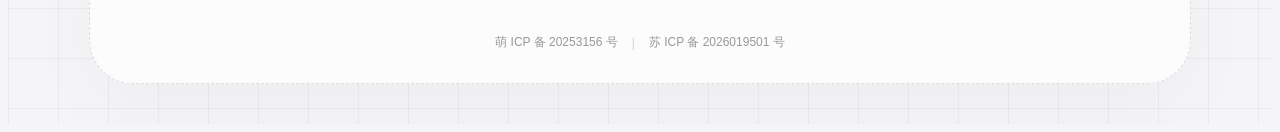
==== commit 85f59495: "新增赞助页、全站加载动画与详情页就绪闸门，博客推荐改为手动配置" ====
--- a/index.html
+++ b/index.html
@@ -351,8 +351,8 @@
     </div>
 
     <!-- 配置：主页脚本和缓存版本号；修改版本号可让浏览器重新加载 script.js -->
-    <script src="data.js?v=3"></script>
-    <script src="script.js?v=19"></script>
+    <script src="data.js?v=5"></script>
+    <script src="script.js?v=20"></script>
 
     <!-- 加载动画 -->
     <div id="loading-animation" class="fixed inset-0 z-50 flex items-center justify-center transition-opacity duration-500" style="background: var(--bg-color);">
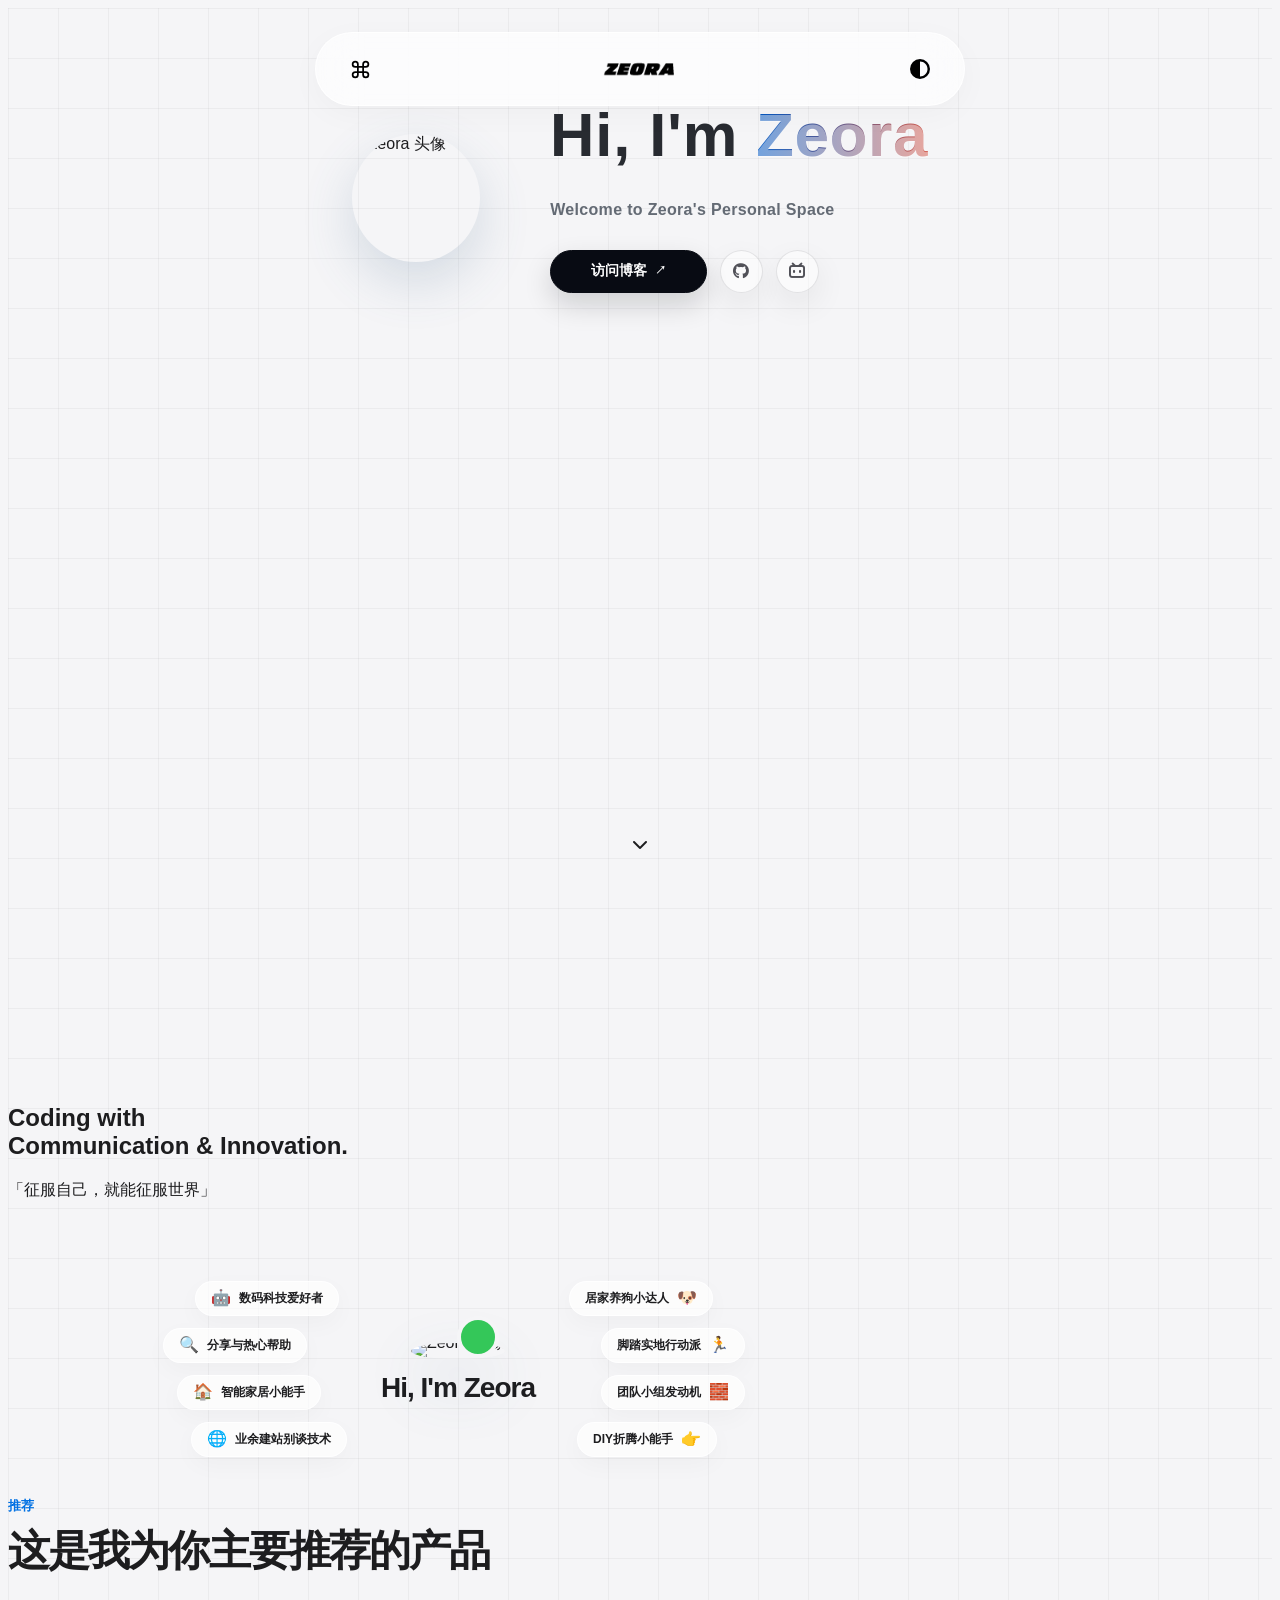
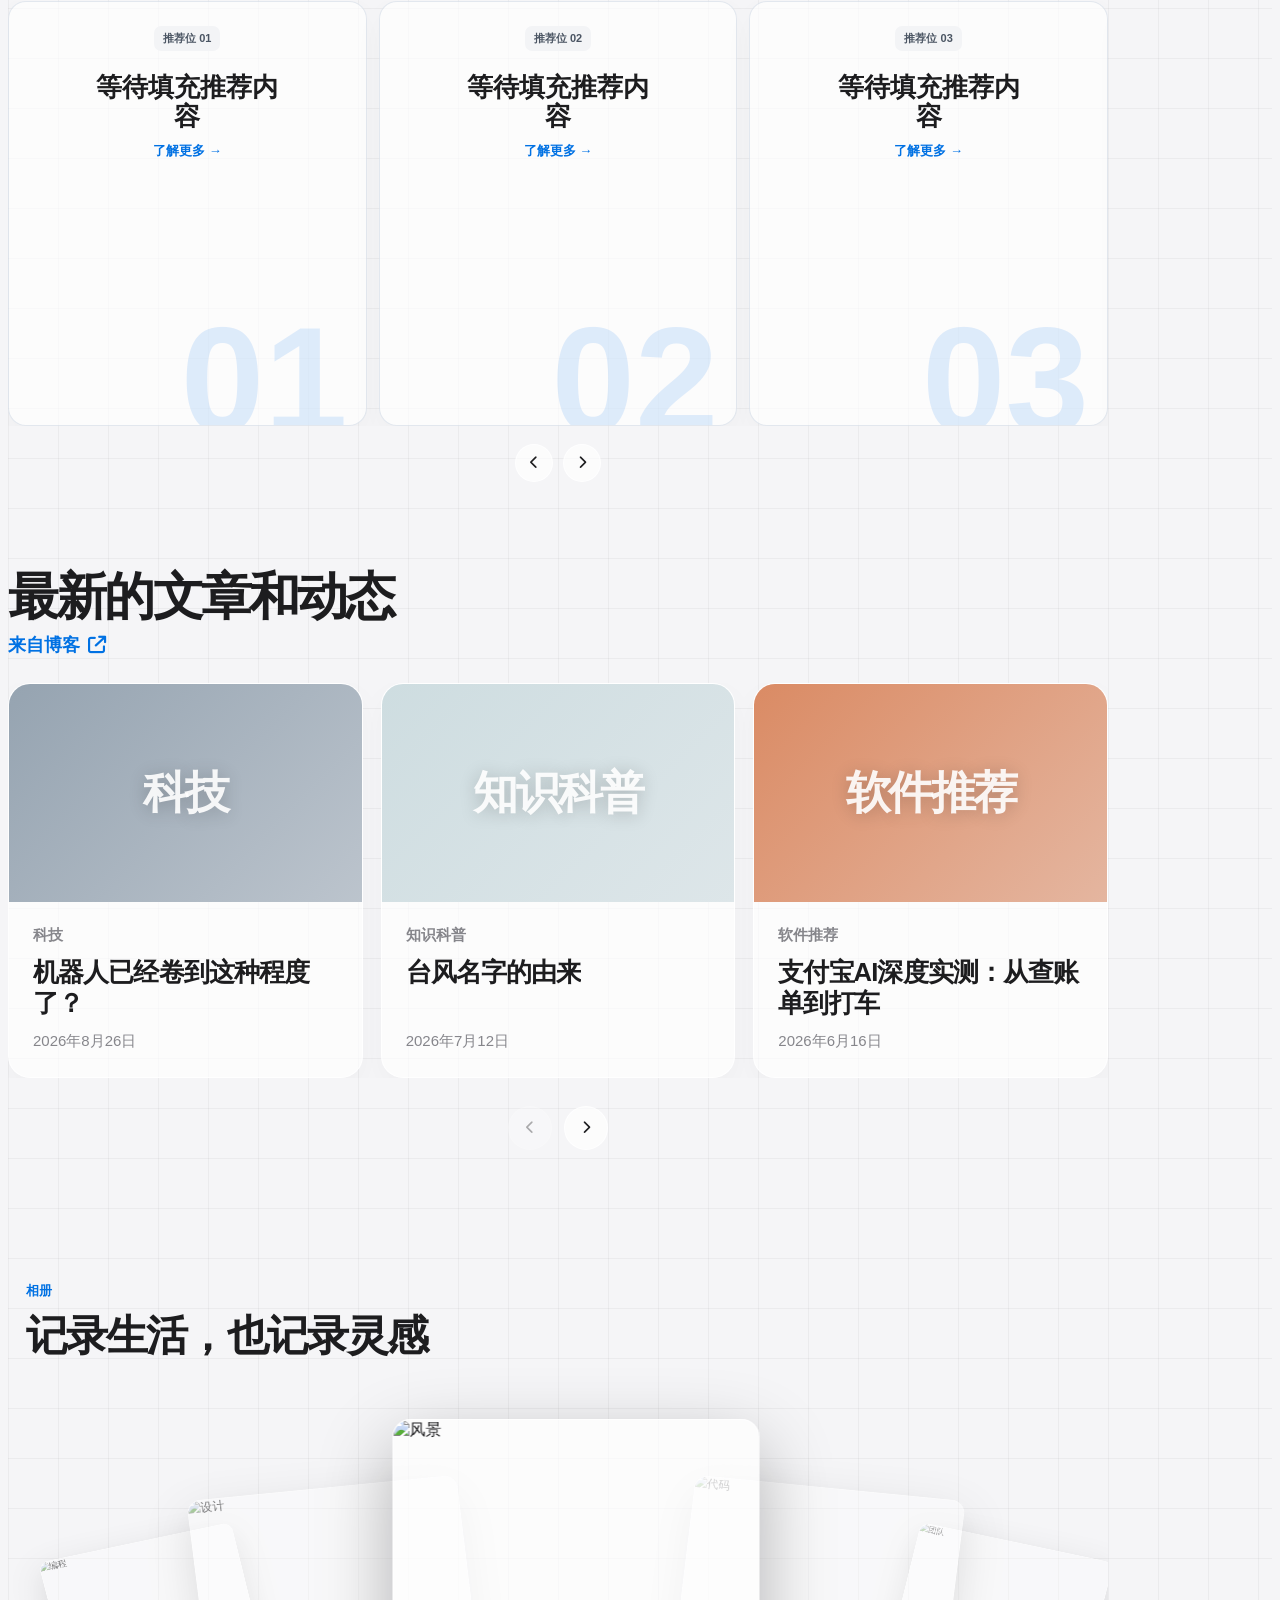
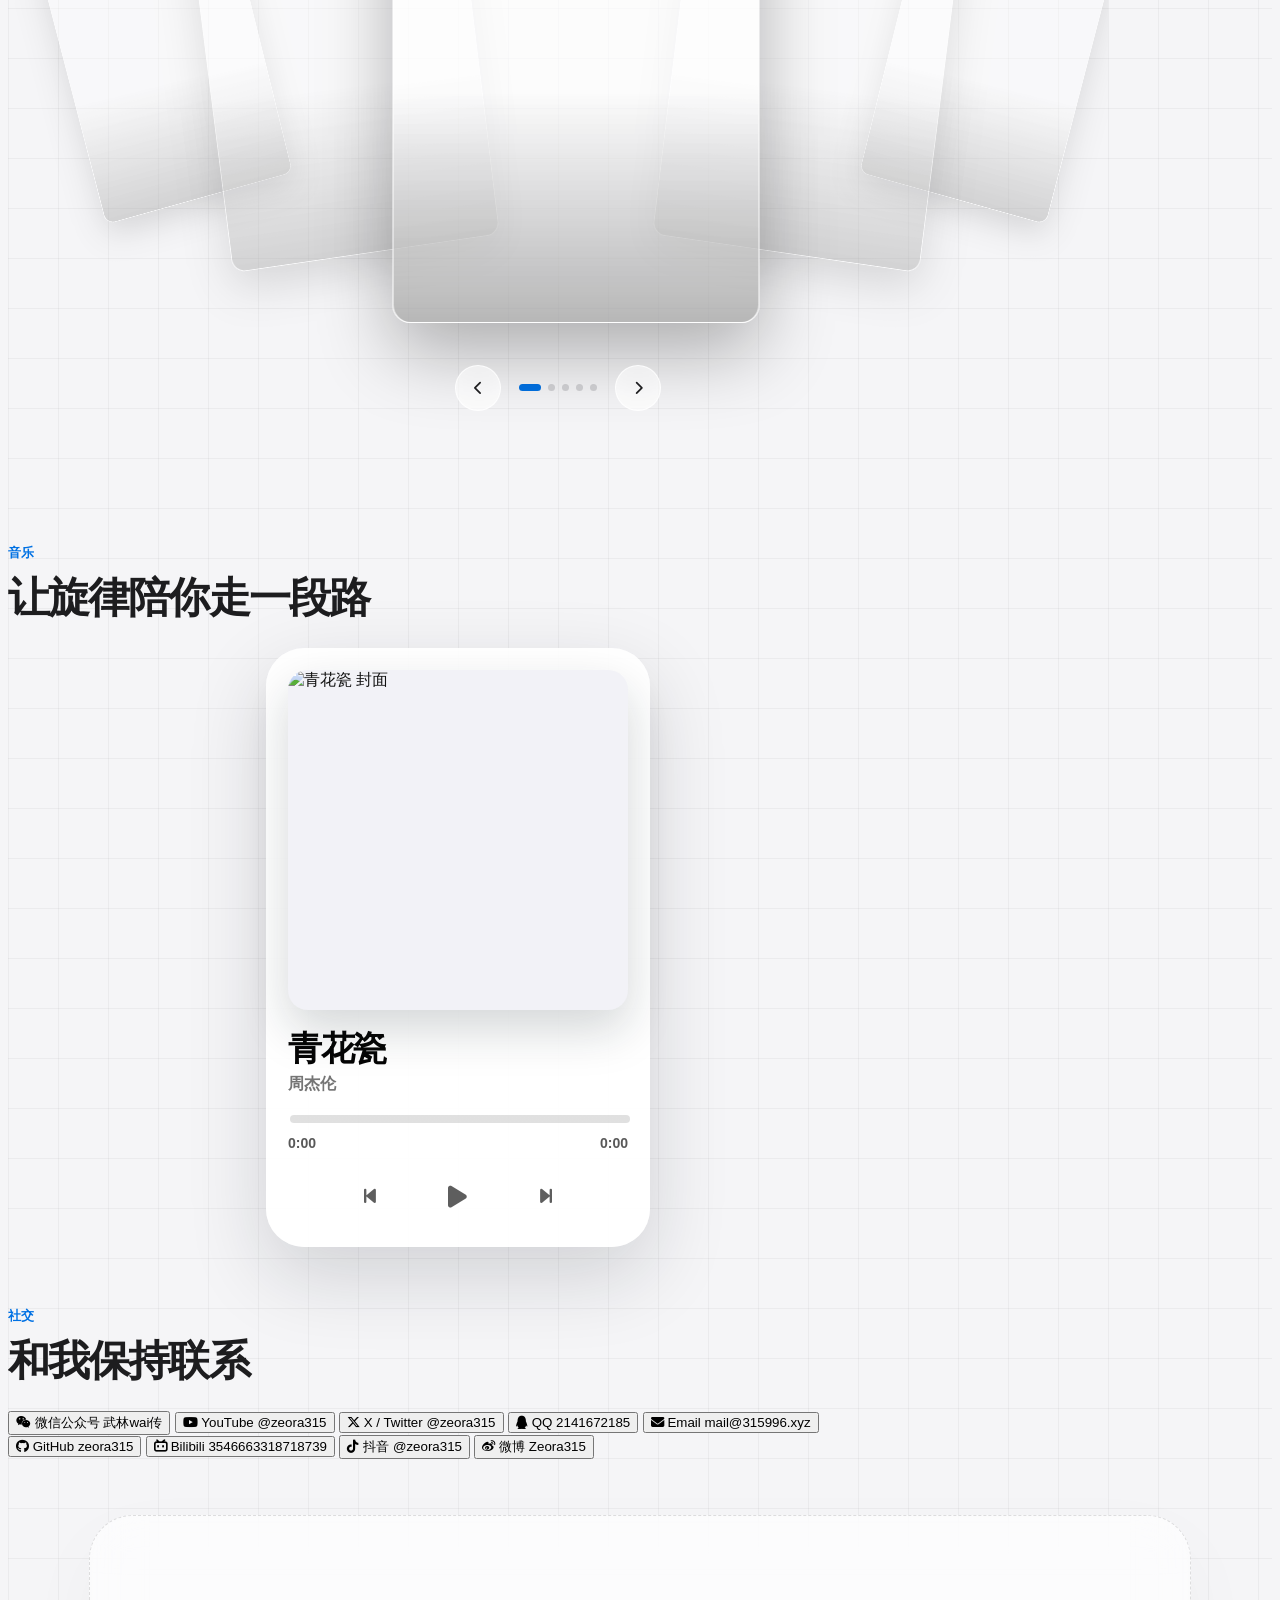
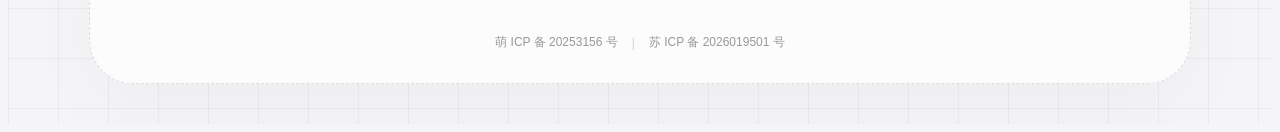
==== commit 93811ac7: "项目条目图标改回顶部，菜单统一为「项目」" ====
--- a/index.html
+++ b/index.html
@@ -11,7 +11,7 @@
     <link href="https://cdn.bootcdn.net/ajax/libs/font-awesome/6.5.1/css/all.min.css" rel="stylesheet">
     <link href="https://cdn.bootcdn.net/ajax/libs/tailwindcss/2.2.19/tailwind.min.css" rel="stylesheet">
     <!-- 配置：主样式文件和缓存版本号；修改版本号可强制浏览器重新加载 style.css -->
-    <link rel="stylesheet" href="style.css?v=36">
+    <link rel="stylesheet" href="style.css?v=37">
 </head>
 <body class="antialiased">
 
@@ -50,7 +50,7 @@
                 <a href="#gallery" data-target="gallery"><i class="fa-solid fa-images" aria-hidden="true"></i><span>相册</span></a>
                 <a href="#music" data-target="music"><i class="fa-solid fa-music" aria-hidden="true"></i><span>音乐</span></a>
                 <a href="#social" data-target="social"><i class="fa-solid fa-address-card" aria-hidden="true"></i><span>社交</span></a>
-                <a href="projects.html" data-target="projects"><i class="fa-solid fa-layer-group" aria-hidden="true"></i><span>我的项目</span></a>
+                <a href="projects.html" data-target="projects"><i class="fa-solid fa-layer-group" aria-hidden="true"></i><span>项目</span></a>
                 <a href="sponsor.html" data-target="sponsor"><i class="fa-solid fa-hand-holding-heart" aria-hidden="true"></i><span>赞助</span></a>
             </div>
             <button class="nav-sheet-cancel" type="button">取消</button>
--- a/style.css
+++ b/style.css
@@ -1538,11 +1538,12 @@
     gap: 48px 70px;
 }
 
+/* 图标放在条目顶部，名称和说明在下方，不再排在文字旁边 */
 .project-list-item {
-    display: grid;
-    grid-template-columns: 112px minmax(0, 1fr);
-    align-items: center;
-    gap: 22px;
+    display: flex;
+    flex-direction: column;
+    align-items: flex-start;
+    gap: 14px;
     min-width: 0;
 }
 
@@ -1664,7 +1665,7 @@
 @media (max-width: 640px) {
     .project-group-heading { margin-bottom: 22px; }
     .project-group-items { grid-template-columns: 1fr; gap: 34px; }
-    .project-list-item { grid-template-columns: 88px minmax(0, 1fr); gap: 16px; }
+    .project-list-item { gap: 12px; }
     .project-list-icon-link { width: 88px; height: 88px; border-radius: 22px; }
     .project-list-title-row h3 { font-size: 21px; }
     .project-list-copy > p { font-size: 14px; }
